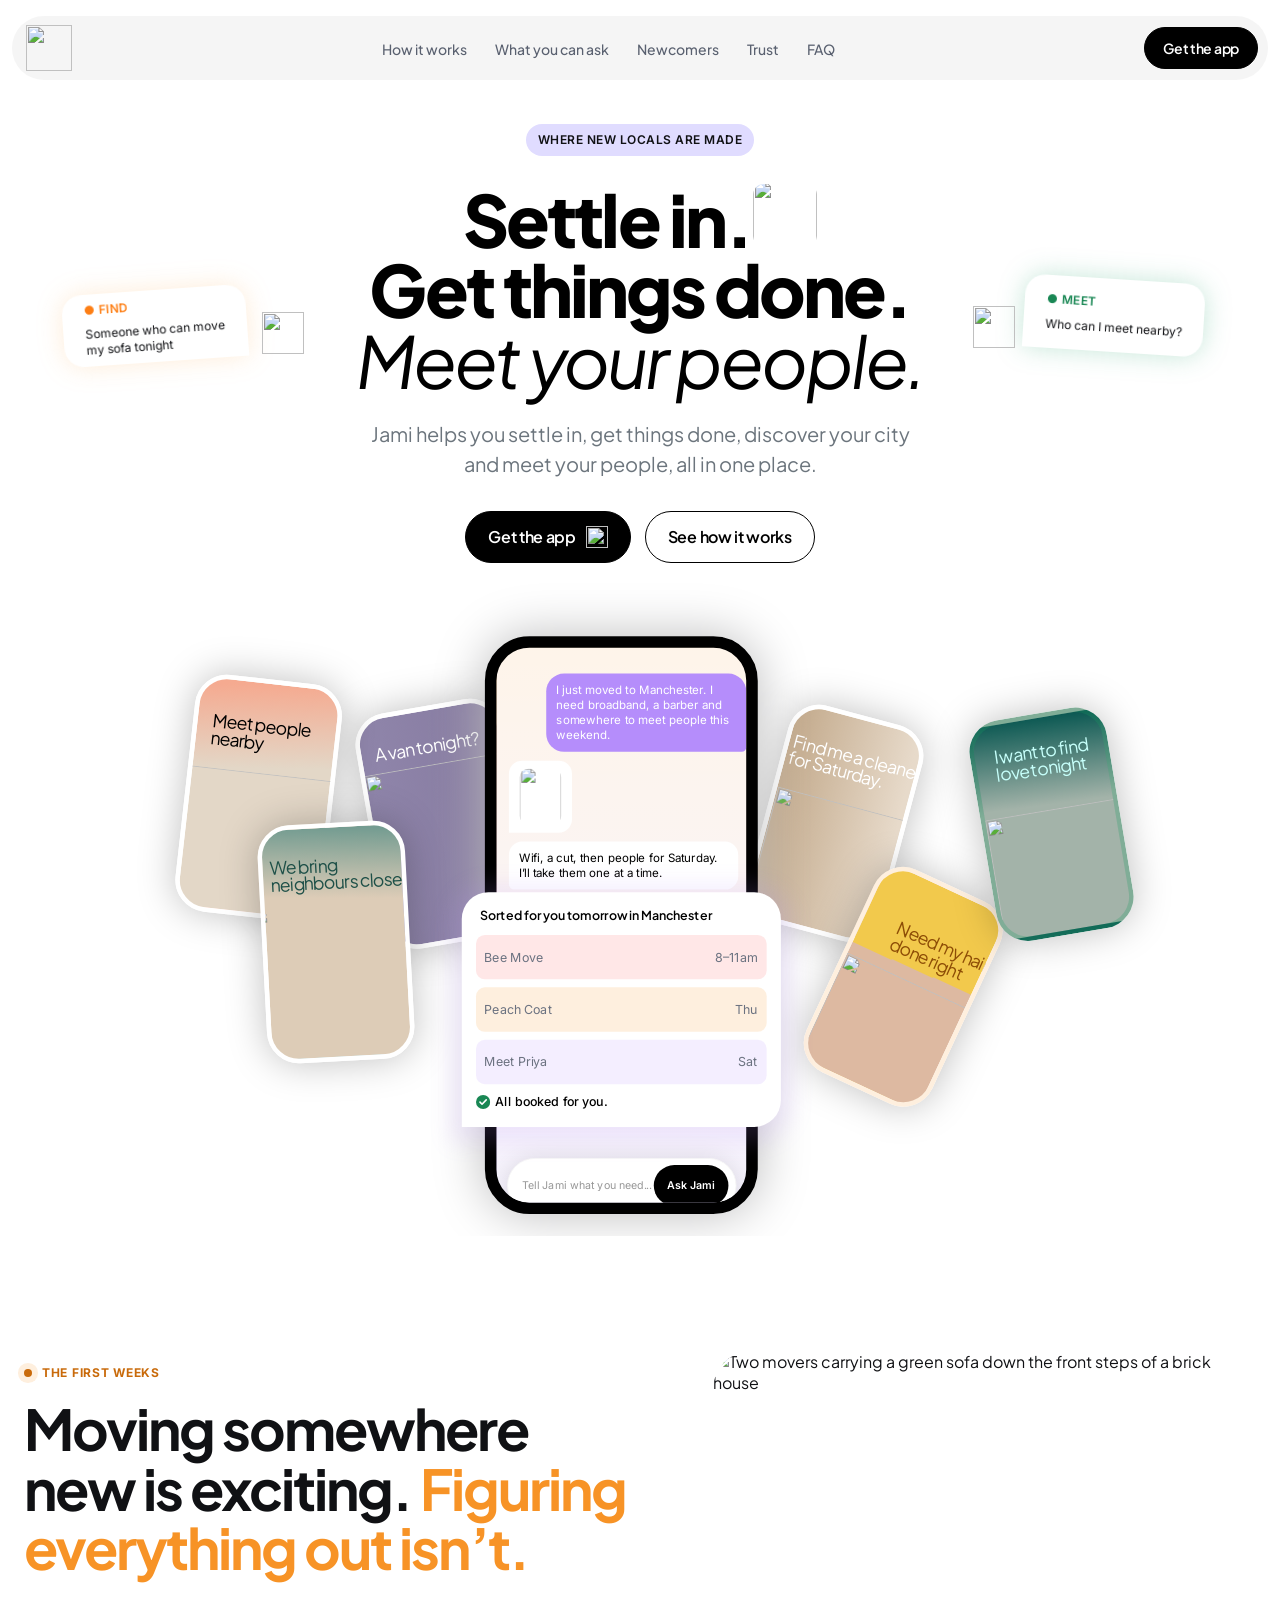
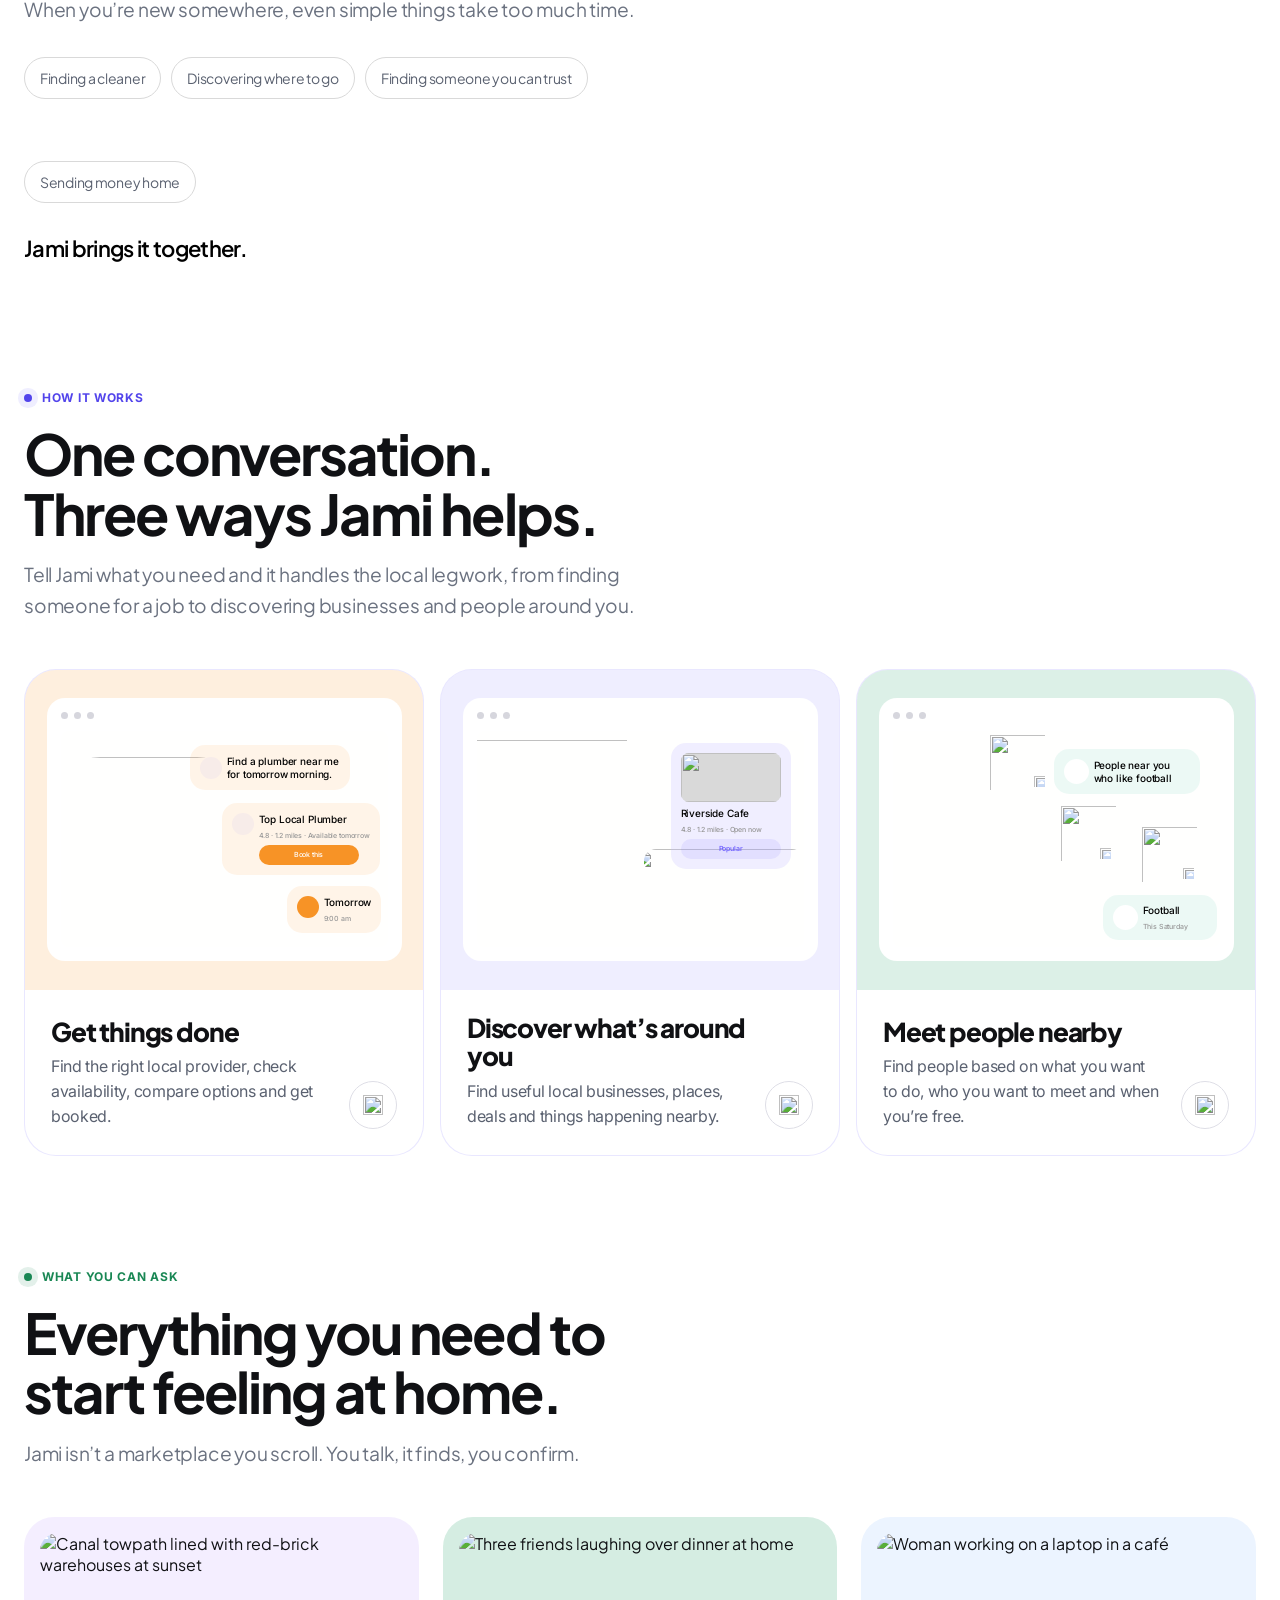
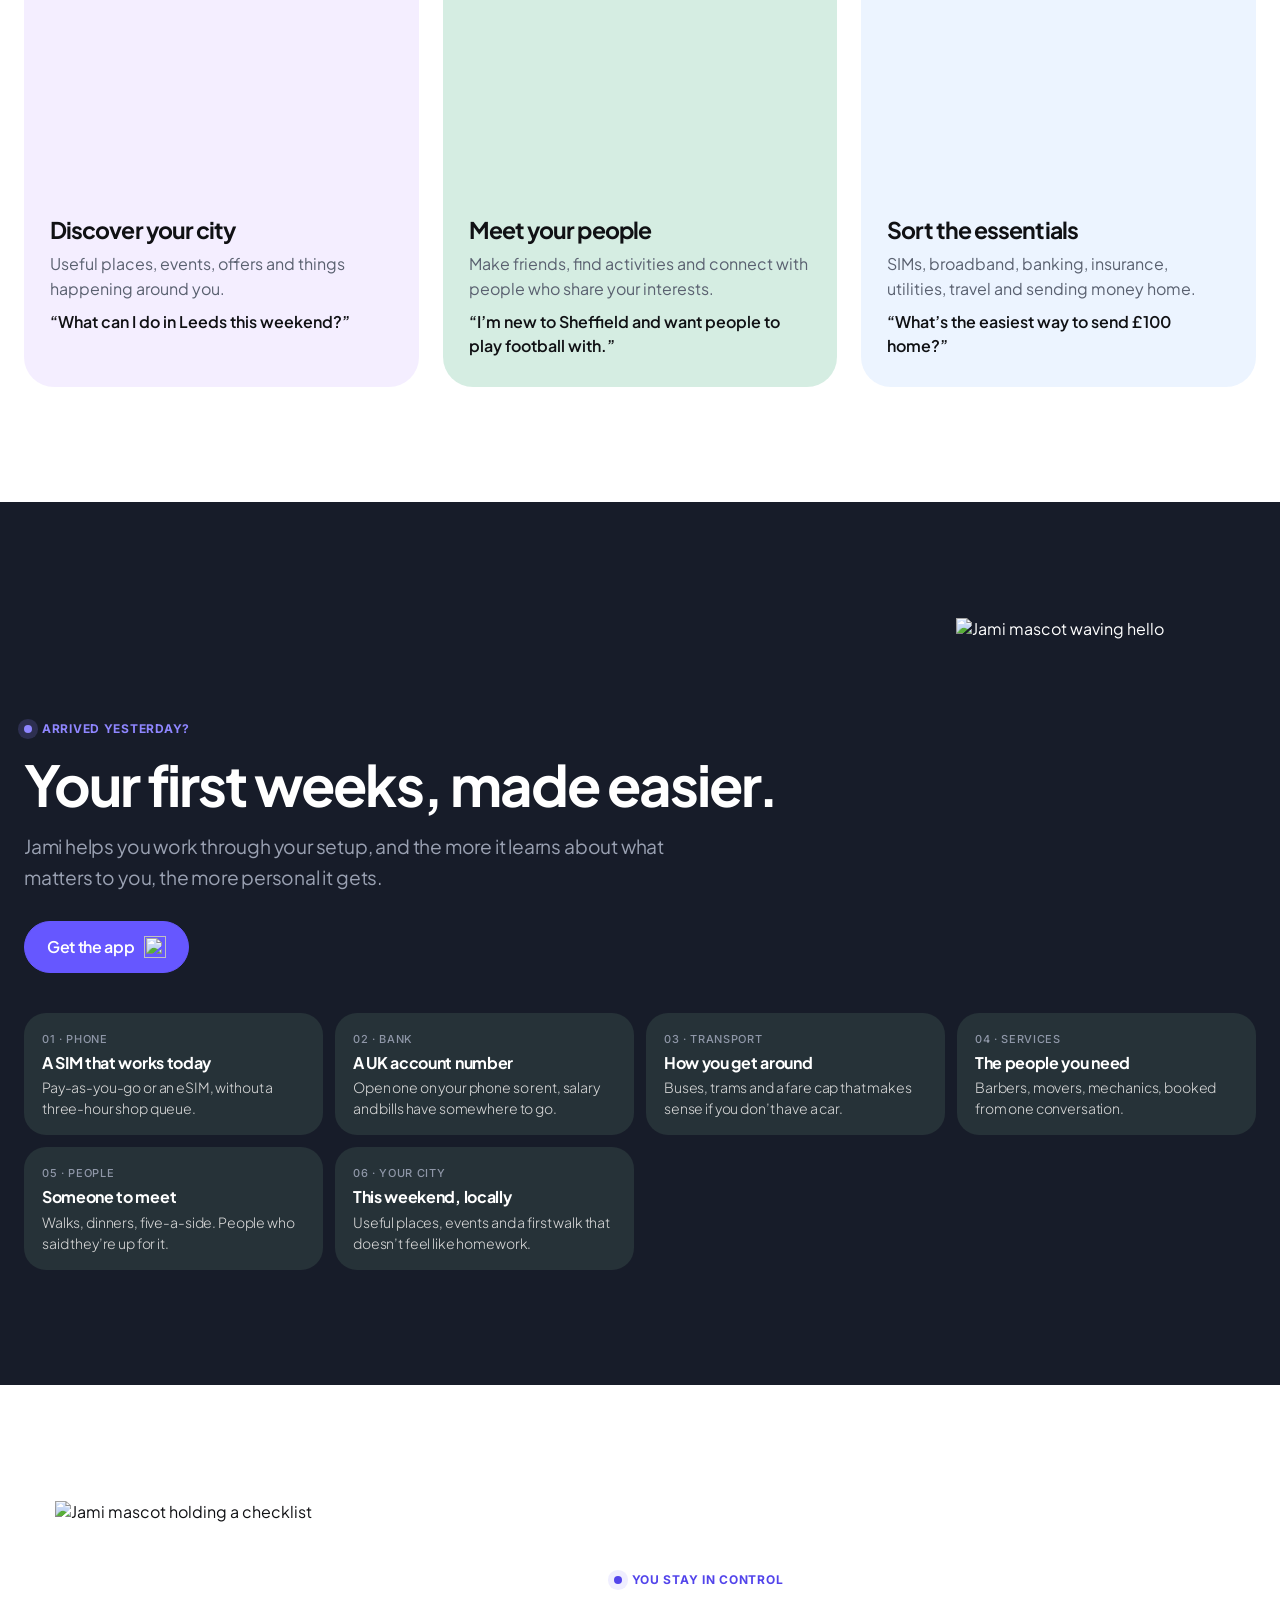
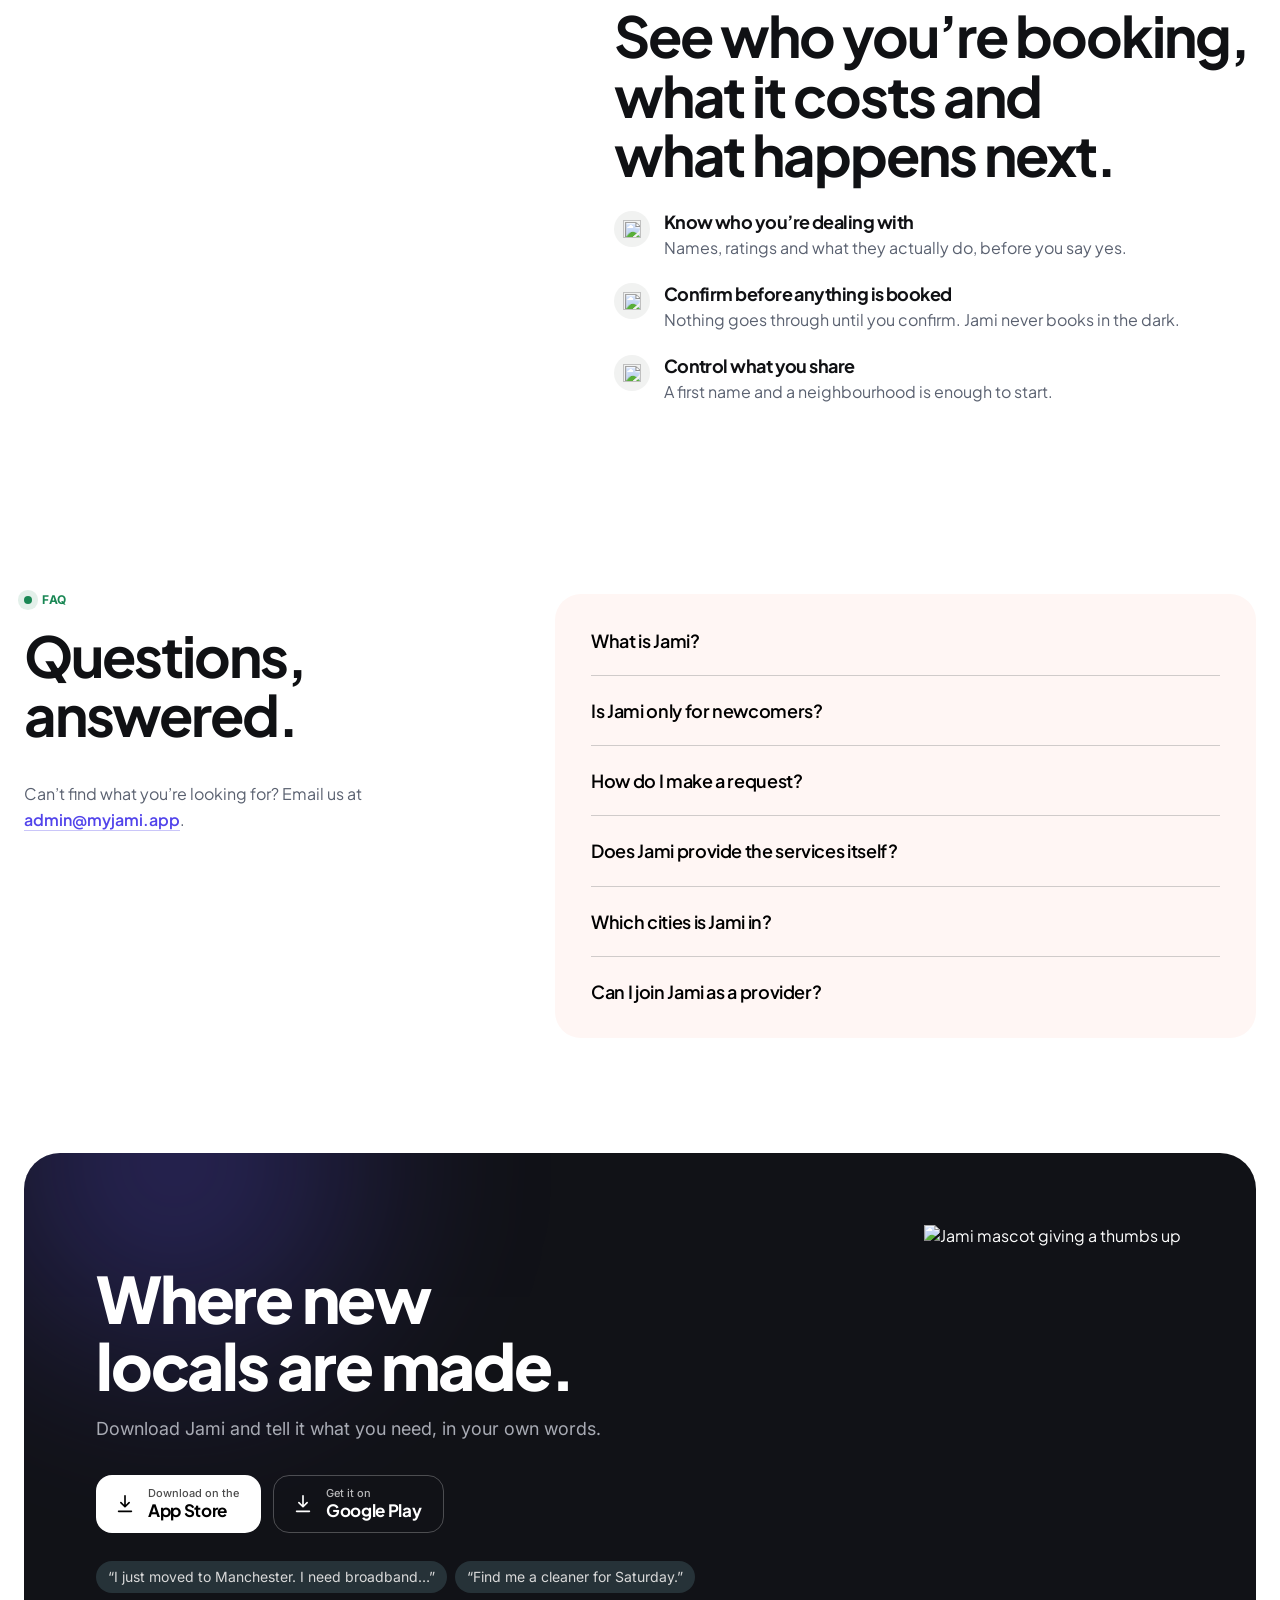
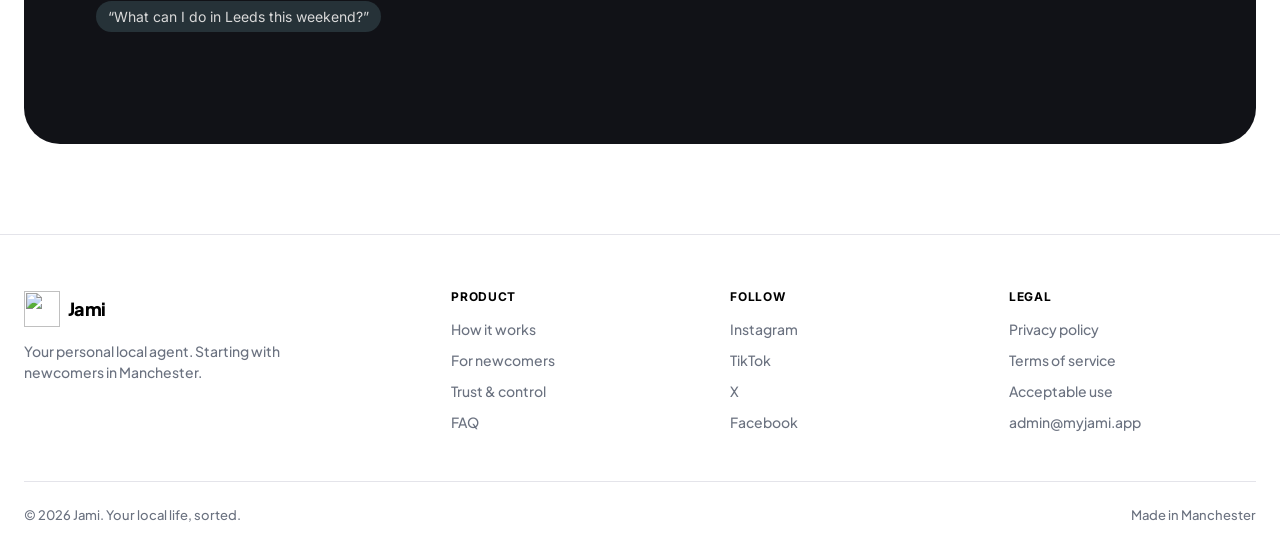
==== jami-landing_1/jami-site/index.html @ 88813a0a "Add files via upload" ====
<!doctype html>
<html lang="en-GB">
<head>
<meta charset="utf-8">
<meta name="viewport" content="width=device-width, initial-scale=1">
<title>Jami — Where new locals are made</title>
<meta name="description" content="Jami is your personal local agent. Tell it what you need and it finds trusted local help, places and people, so you can settle in faster.">
<link rel="canonical" href="https://myjami.app/">
<meta name="theme-color" content="#ffffff">
<meta property="og:type" content="website">
<meta property="og:url" content="https://myjami.app/">
<meta property="og:title" content="Jami — Where new locals are made">
<meta property="og:description" content="Settle in, get things done and meet your people. One conversation with Jami.">
<meta name="twitter:card" content="summary">
<link rel="icon" type="image/webp" href="/assets/nav-logo.webp">
<link rel="preconnect" href="https://fonts.googleapis.com">
<link rel="preconnect" href="https://fonts.gstatic.com" crossorigin>
<link href="https://fonts.googleapis.com/css2?family=Inter:wght@400;500;600;700&family=Plus+Jakarta+Sans:ital,wght@0,300;0,400;0,500;0,600;0,700;0,800;1,400&display=swap" rel="stylesheet">
<style>
/* Layout: fluid 1240px container; hero visual is a fixed 1440×700 composition scaled to fit. */
:root{
  --ink:#101114; --black:#000; --white:#fff;
  --text:#5a6170; --muted:#6b7280; --faint:#979797; --line:#e4e4ea; --chip:#d9d9d9; --surface:#f5f5f5;
  --purple:#6657ff; --purple-ink:#5244eb; --lilac:#b58dfb; --lilac-soft:#e0dcff;
  --orange:#f79326; --orange-ink:#fd7e14; --green:#198754;
  --navy:#171c29; --slate:#263238; --night:#111217; --muted-dark:#a8abb4; --blush:#fff6f4;
  --f-display:"Plus Jakarta Sans",system-ui,-apple-system,"Segoe UI",sans-serif;
  --f-ui:"Inter",system-ui,-apple-system,"Segoe UI",sans-serif;
  --ease:cubic-bezier(.2,.75,.2,1); --ease-pop:cubic-bezier(.34,1.4,.5,1);
  --gutter:24px;
}
*,*::before,*::after{box-sizing:border-box}
html{scroll-behavior:smooth;scroll-padding-top:100px}
body{margin:0;background:var(--white);color:var(--ink);font-family:var(--f-display);-webkit-font-smoothing:antialiased;overflow-x:hidden;text-rendering:optimizeLegibility}
img{display:block;max-width:100%;height:auto}
p,h1,h2,h3,h4,ul{margin:0}
ul{padding:0;list-style:none}
a{color:inherit;text-decoration:none}
button{font:inherit;color:inherit;background:none;border:0;padding:0;cursor:pointer}
:focus-visible{outline:2px solid var(--purple);outline-offset:3px;border-radius:8px}
.container{width:min(1240px,100% - var(--gutter)*2);margin-inline:auto}
.skip{position:absolute;left:-999px;top:8px;z-index:100;background:var(--ink);color:#fff;padding:8px 14px;border-radius:8px}
.skip:focus{left:8px}
.sr{position:absolute;width:1px;height:1px;overflow:hidden;clip:rect(0 0 0 0);white-space:nowrap}

/* ---------- Type & shared parts ---------- */
.eyebrow{display:inline-flex;align-items:center;gap:10px;font:700 12px/1 var(--f-ui);letter-spacing:.06em;text-transform:uppercase;color:var(--purple-ink)}
.eyebrow::before{content:"";width:8px;height:8px;border-radius:4px;background:currentColor;box-shadow:0 0 0 6px rgba(102,87,255,.1)}
.eyebrow.green{color:var(--green)} .eyebrow.green::before{box-shadow:0 0 0 6px rgba(25,135,84,.12)}
.eyebrow.orange{color:#c96a0a} .eyebrow.orange::before{box-shadow:0 0 0 6px rgba(247,147,38,.15)}
.title{font:700 clamp(36px,4.4vw,64px)/1.06 var(--f-display);letter-spacing:-.035em;color:var(--ink);text-wrap:balance}
.lead{font:400 clamp(17px,1.5vw,20px)/1.6 var(--f-display);letter-spacing:-.01em;color:var(--muted);max-width:640px}
.head{display:flex;flex-direction:column;gap:16px;align-items:flex-start}
.head .title{margin-top:4px}
.section{padding-block:clamp(72px,9vw,128px)}

.btn{display:inline-flex;align-items:center;justify-content:center;gap:10px;height:52px;padding:0 22px;border-radius:999px;border:1px solid var(--black);font:600 16px/1 var(--f-display);letter-spacing:-.02em;white-space:nowrap;transition:box-shadow .25s,background .25s,scale .15s}
.btn img{width:22px;height:22px;transition:transform .25s var(--ease)}
.btn:hover img{transform:translateX(3px)}
.btn:active{scale:.97}
.btn-dark{background:var(--black);color:#fff}
.btn-dark:hover{box-shadow:0 10px 28px rgba(0,0,0,.2)}
.btn-ghost{color:var(--black);background:#fff}
.btn-ghost:hover{background:var(--surface)}
.btn-violet{background:var(--purple);border-color:var(--purple);color:#fff}
.btn-violet:hover{box-shadow:0 10px 28px rgba(102,87,255,.4)}
.btn-dark,.btn-violet{position:relative;overflow:hidden;isolation:isolate}
.btn-dark::before,.btn-violet::before{content:"";position:absolute;inset:0;z-index:-1;background:linear-gradient(110deg,transparent 30%,rgba(255,255,255,.22) 50%,transparent 70%);translate:-110% 0;transition:translate .7s var(--ease)}
.btn-dark:hover::before,.btn-violet:hover::before{translate:110% 0}
.chip{display:inline-block;background:#fff;border:1px solid var(--chip);border-radius:22px;padding:10px 15px;font:400 14px/20px var(--f-display);letter-spacing:-.02em;color:var(--text);transition:border-color .2s,color .2s}
.chip:hover{border-color:#b9b9c2;color:var(--ink)}

/* ---------- Nav ---------- */
.nav{position:fixed;top:16px;left:50%;translate:-50% 0;z-index:50;width:min(1305px,100% - 24px);height:64px;padding:0 10px 0 14px;border-radius:999px;background:rgba(245,245,245,.92);display:flex;align-items:center;justify-content:space-between;gap:16px;transition:box-shadow .3s,background .3s}
.nav.scrolled{background:rgba(245,245,245,.8);backdrop-filter:saturate(1.4) blur(14px);-webkit-backdrop-filter:saturate(1.4) blur(14px);box-shadow:0 8px 30px rgba(16,17,20,.08)}
.nav .logo{display:flex;align-items:center;gap:8px;font:800 17px/1 var(--f-display);letter-spacing:-.03em}
.nav .logo img{width:46px;height:46px;transition:transform .4s var(--ease-pop)}
.nav .logo:hover img{transform:rotate(-8deg) scale(1.06)}
.nav ul{display:flex;gap:28px}
.nav ul a{position:relative;font:500 14px/1 var(--f-display);color:var(--text);transition:color .2s}
.nav ul a:hover{color:var(--ink)}
.nav ul a::after{content:"";position:absolute;left:0;right:0;bottom:-6px;height:1.5px;background:currentColor;scale:0 1;transition:scale .3s var(--ease)}
.nav ul a:hover::after{scale:1 1}
.nav .cta{height:42px;padding:0 18px;font-size:14px}
@media (max-width:900px){ .nav ul{display:none} }

/* ---------- Hero ---------- */
.hero{position:relative;padding-top:clamp(116px,14vw,124px);overflow:hidden}
.hero-copy{position:relative;z-index:2;display:flex;flex-direction:column;align-items:center;text-align:center}
.badge{background:var(--lilac-soft);border-radius:52px;padding:10px 12px;font:600 12px/1 var(--f-ui);letter-spacing:.04em;text-transform:uppercase;color:var(--ink)}
.hero h1{margin-top:28px;font:800 clamp(42px,5.6vw,75px)/.98 var(--f-display);letter-spacing:-.04em;color:var(--black);max-width:15ch}
.hero h1 span,.hero h1 em{display:block}
.hero h1 em{font-weight:400;font-style:italic}
.hero h1 .mascot{display:inline-block;vertical-align:top;width:.9em;height:.86em;margin-left:.02em;border-radius:.15em;overflow:hidden;position:relative}
.hero h1 .mascot img{position:absolute;left:0;top:-5.9%;width:100%;height:189%;max-width:none}
.hero .sub{margin-top:24px;font:400 clamp(17px,1.6vw,20px)/1.5 var(--f-display);color:#6c757d;max-width:540px}
.hero .ctas{margin-top:32px;display:flex;flex-wrap:wrap;justify-content:center;gap:14px}
/* floating request bubbles next to the headline (wide screens only) */
.deco{position:absolute;top:0;left:50%;width:1440px;height:420px;translate:-50% 0;pointer-events:none;z-index:1}
.deco > *{position:absolute}
@media (max-width:1180px){ .deco{display:none} }
.rot{display:flex;align-items:center;justify-content:center}
.rot > *{flex:none}
.bubble{background:#fff;display:flex;flex-direction:column;justify-content:center;align-items:flex-start;gap:8px;padding:10px 22px;font:400 12px/1.35 var(--f-ui)}
.bubble .tag{font-weight:600;letter-spacing:.04em}
.avatar{width:36px;height:36px}
.avatar img{position:absolute;left:-3px;top:-3px;width:42px;height:42px;max-width:none}

/* the composed phone scene: authored at 1440×700 and scaled */
.scene{position:relative;margin-top:clamp(28px,4vw,56px);height:calc(700px * var(--s,1))}
.stage{position:absolute;top:0;left:50%;width:1440px;height:700px;transform:translateX(-50%) scale(var(--s,1)) translateX(var(--dx,0px));transform-origin:top center}
.stage > *{position:absolute}
.pcard{position:relative;overflow:hidden;border:5px solid #fff;border-radius:36px;box-shadow:0 0 43.4px rgba(0,0,0,.25);transition:box-shadow .3s}
.pcard .img{position:absolute;overflow:hidden}
.pcard .img img{position:absolute;inset:0;width:100%;height:100%;object-fit:cover;max-width:none}
.pcard p{position:absolute;font:400 20px/.98 var(--f-display);letter-spacing:-.04em}
.pcard.sm{width:156.4px;height:251.4px}
.pcard.lg{width:166.4px;height:267.6px}
.phone{left:calc(50% - 21.5px);transform:translateX(-50%);top:25px;width:307px;height:650px;border:13px solid #000;border-radius:50px;overflow:hidden;box-shadow:0 0 57.8px #bbbbbc;background:linear-gradient(rgba(255,255,255,.9),rgba(255,255,255,.9)),linear-gradient(180deg,#f79326,#a78bfa)}
.phone > *{position:absolute}
.phone .msg{font:400 13px/1.3 var(--f-ui);letter-spacing:-.01em;padding:10px 12px;display:flex;align-items:center}
.phone .me{left:56px;top:29px;width:225px;background:var(--lilac);color:#fff;border-radius:20px 20px 5px 20px}
.phone .pic{left:14px;top:127px;width:71px;height:81px;background:#fff;border-radius:15px 15px 15px 0;justify-content:center}
.phone .pic div{position:relative;width:51px;height:63px;border-radius:10px;overflow:hidden}
.phone .pic img{position:absolute;left:0;top:-2.9%;width:100%;height:105.8%;max-width:none}
.phone .reply{left:14px;top:218px;width:258px;background:#fff;color:#000;border-radius:15px 15px 15px 6px}
.phone .input{left:12px;top:574px;width:258px;height:62px;background:#fff;border:1px solid var(--surface);border-radius:36px;padding:8px 8px 8px 16px;display:flex;align-items:center;justify-content:space-between;filter:drop-shadow(0 4px 15px rgba(0,0,0,.15))}
.phone .input span{font:400 12px/1 var(--f-ui);color:var(--faint);white-space:nowrap;overflow:hidden}
.phone .input b{flex:none;width:84px;height:46px;border-radius:45px;background:#000;color:#fff;display:flex;align-items:center;justify-content:center;font:600 12px/1 var(--f-ui)}
.typed::after{content:"";display:inline-block;width:1px;height:1em;margin-left:2px;vertical-align:-2px;background:currentColor;animation:blink 1s steps(1) infinite}
@keyframes blink{50%{opacity:0}}
.sorted{left:calc(50% - 21.5px);transform:translateX(-50%);top:313px;width:359px;height:264px;background:#fff;border-radius:30px 30px 30px 0;overflow:hidden;box-shadow:0 4px 23.6px 13px rgba(181,141,251,.15);padding:18px 16px 0}
.sorted h3{font:600 14px/1 var(--f-display);color:#000;padding-left:5px}
.sorted ul{margin-top:16px;display:flex;flex-direction:column;gap:9px}
.sorted li{height:50px;border-radius:10px;padding:0 10px;display:flex;align-items:center;justify-content:space-between;font:400 14px/1 var(--f-ui);color:var(--muted)}
.sorted .done{margin-top:12px;font:500 14px/1 var(--f-ui);color:#000;display:flex;align-items:center;gap:6px}
.sorted .done::before{content:"";width:16px;height:16px;border-radius:8px;background:var(--green) url("data:image/svg+xml,%3Csvg xmlns='http://www.w3.org/2000/svg' viewBox='0 0 16 16'%3E%3Cpath d='M4.5 8.2l2.3 2.3 4.7-4.9' fill='none' stroke='%23fff' stroke-width='1.8' stroke-linecap='round' stroke-linejoin='round'/%3E%3C/svg%3E") center/16px no-repeat}

/* ---------- Problem ---------- */
.problem .grid{display:grid;grid-template-columns:minmax(0,1.15fr) minmax(0,1fr);gap:clamp(32px,5vw,72px);align-items:center}
.problem .title .o{color:var(--orange)}
.chips{display:flex;flex-wrap:wrap;gap:10px;margin-top:32px;max-width:650px}
.together{margin-top:32px;font:600 22px/1.2 var(--f-display);letter-spacing:-.03em;color:#000}
.photo{position:relative;overflow:hidden;border-radius:clamp(24px,3vw,39px);aspect-ratio:517/500}
.photo img{width:100%;height:100%;object-fit:cover;object-position:50% 70%}
@media (max-width:900px){ .problem .grid{grid-template-columns:1fr} .photo{aspect-ratio:4/3} }

/* ---------- How it works (3 cards) ---------- */
.how .head{max-width:840px}
.cards3{margin-top:48px;display:grid;grid-template-columns:repeat(auto-fit,minmax(340px,1fr));gap:16px}
.wcard{position:relative;background:#fff;border-radius:32px;overflow:hidden;display:flex;flex-direction:column;border:1px solid rgba(102,87,255,.14);transition:translate .3s var(--ease),box-shadow .3s}
.wcard:hover{translate:0 -4px;box-shadow:0 18px 40px rgba(102,87,255,.12)}
.wcard .visual{height:320px;display:flex;align-items:center;justify-content:center;overflow:hidden}
.browser{width:355px;height:263px;flex:none;background:#fff;border-radius:18px;padding:14px;display:flex;flex-direction:column;gap:12px;overflow:hidden}
.browser .dots{display:flex;gap:6px;height:7px}
.browser .dots i{width:7px;height:7px;border-radius:100px;background:#d6d6dd}
.panes{position:relative;flex:1;background:#fffffe;border-radius:8px;overflow:hidden}
.panes > *{position:absolute}
.crop{overflow:hidden}
.crop img{position:absolute;max-width:none}
.mini{border-radius:15px;padding:10px;display:flex;align-items:flex-start;gap:5px;font-family:var(--f-ui);font-weight:500;letter-spacing:-.01em}
.mini .c{width:22px;height:22px;border-radius:58px;flex-shrink:0}
.mini .t1{font-size:10px;line-height:1.25;color:#000}
.mini .t2{font-size:7px;line-height:1.3;color:var(--faint);white-space:nowrap}
.mini .col{display:flex;flex-direction:column;gap:5px;justify-content:center}
.mini .pill{width:100px;height:20px;border-radius:16px;display:flex;align-items:center;justify-content:center;font-size:7px}
.wcard .meta{padding:24px 26px 26px;display:flex;align-items:flex-end;justify-content:space-between;gap:16px;flex:1}
.wcard h3{font:800 26px/1.1 var(--f-display);letter-spacing:-.045em;color:var(--ink)}
.wcard .meta p{margin-top:8px;font:400 16px/1.55 var(--f-ui);letter-spacing:-.02em;color:var(--text);max-width:280px}
.open{width:48px;height:48px;border-radius:100px;background:#fff;display:flex;align-items:center;justify-content:center;flex-shrink:0;border:1px solid #dedee6;transition:background .2s}
.open img{width:20px;height:20px;transition:transform .25s var(--ease)}
.wcard:hover .open{background:var(--surface)}
.wcard:hover .open img{transform:translate(2px,-2px)}

/* ---------- Use cases (photo cards) ---------- */
.uses .head{max-width:720px}
.cards-photo{margin-top:48px;display:grid;grid-template-columns:repeat(auto-fit,minmax(300px,1fr));gap:24px}
.fcard{border-radius:30px;padding:16px 16px 28px;display:flex;flex-direction:column;gap:22px;transition:translate .3s var(--ease)}
.fcard:hover{translate:0 -4px}
.fcard .ph{overflow:hidden;border-radius:18px;aspect-ratio:456/329}
.fcard .ph img{width:100%;height:100%;object-fit:cover;transition:scale .8s var(--ease)}
.fcard:hover .ph img{scale:1.04}
.fcard .desc{padding-inline:10px;color:var(--text);display:flex;flex-direction:column;gap:8px}
.fcard h3{font:700 23px/1.2 var(--f-display);letter-spacing:-.04em;color:var(--ink)}
.fcard p{font:400 16px/1.55 var(--f-display)}
.fcard .q{font-weight:600;color:var(--ink)}

/* ---------- First weeks (dark) ---------- */
.first{background:var(--navy);color:#fff}
.first .grid{display:grid;grid-template-columns:minmax(0,1fr) 300px;gap:40px;align-items:end}
.first .title{color:#fff}
.first .lead{color:#9aa1b2}
.first .eyebrow{color:#8f86ff}
.first .eyebrow::before{box-shadow:0 0 0 6px rgba(143,134,255,.18)}
.first .btn{margin-top:12px}
.first .mascot{width:300px;height:355px;overflow:hidden;justify-self:end}
.first .mascot img{width:100%;height:105%;object-fit:cover;object-position:top}
.tiles{margin-top:40px;display:grid;grid-template-columns:repeat(auto-fill,minmax(260px,1fr));gap:12px}
.tile{background:var(--slate);border-radius:22px;padding:16px 18px;color:#d9d9d9;transition:background .2s,translate .3s var(--ease)}
.tile:hover{background:#2e3b42;translate:0 -2px}
.tile .n{font:500 11px/20px var(--f-ui);letter-spacing:.06em;text-transform:uppercase;color:#8f97a8}
.tile .h{margin-top:4px;font:700 16px/1.3 var(--f-display);letter-spacing:-.02em;color:#fff}
.tile .b{margin-top:4px;font:300 14px/1.5 var(--f-display);letter-spacing:-.01em}
@media (max-width:820px){ .first .grid{grid-template-columns:1fr} .first .mascot{display:none} }

/* ---------- Control ---------- */
.control .grid{display:grid;grid-template-columns:minmax(0,.9fr) minmax(0,1.1fr);gap:clamp(32px,5vw,72px);align-items:center}
.control .art{width:100%;max-width:464px;justify-self:center}
.points{display:flex;flex-direction:column;gap:20px;margin-top:8px}
.point{display:flex;gap:14px;align-items:flex-start}
.point .ic{width:36px;height:36px;border-radius:18px;background:#f1f2f1;display:flex;align-items:center;justify-content:center;flex-shrink:0;margin-top:2px}
.point .ic img{width:18px;height:18px}
.point b{display:block;font:700 18px/1.4 var(--f-display);letter-spacing:-.03em;color:var(--ink)}
.point span{display:block;margin-top:2px;font:400 16px/1.55 var(--f-display);color:var(--text)}
@media (max-width:900px){ .control .grid{grid-template-columns:1fr} .control .art{max-width:300px;order:2} }

/* ---------- FAQ ---------- */
.faq .grid{display:grid;grid-template-columns:minmax(0,.8fr) minmax(0,1.2fr);gap:clamp(32px,5vw,72px);align-items:start}
.faq .note{margin-top:20px;font:400 16px/1.6 var(--f-display);color:var(--text)}
.faq .note a{color:var(--purple-ink);font-weight:600;border-bottom:1px solid rgba(82,68,235,.3)}
.faq-list{background:var(--blush);border-radius:26px;padding:12px clamp(16px,3vw,36px)}
.qa{width:100%;display:flex;align-items:center;justify-content:space-between;gap:24px;padding:22px 0;text-align:left;font:600 18px/1.4 var(--f-display);letter-spacing:-.02em;color:#000}
.qa img{width:16px;height:16px;flex:none;transform:rotate(-45deg);transition:transform .3s var(--ease)}
.qa[aria-expanded="true"] img{transform:rotate(0)}
.item{border-bottom:1px solid rgba(151,151,151,.45)}
.item:last-child{border-bottom:0}
.ans{display:grid;grid-template-rows:0fr;transition:grid-template-rows .35s var(--ease)}
.ans > div{overflow:hidden}
.ans p{padding:0 40px 22px 0;font:400 16px/1.65 var(--f-display);color:var(--text)}
.qa[aria-expanded="true"] + .ans{grid-template-rows:1fr}
@media (max-width:900px){ .faq .grid{grid-template-columns:1fr} }

/* ---------- Download CTA ---------- */
.download{padding-bottom:clamp(56px,7vw,96px)}
.panel{position:relative;overflow:hidden;isolation:isolate;background:var(--night);border-radius:36px;padding:clamp(40px,6vw,72px);display:grid;grid-template-columns:minmax(0,1fr) 260px;gap:32px;align-items:center;color:#fff}
.panel::before{content:"";position:absolute;z-index:-1;width:620px;height:620px;left:-160px;top:-300px;border-radius:50%;background:radial-gradient(circle,#6657ff,transparent 65%);filter:blur(80px);opacity:.35;animation:glow 16s ease-in-out infinite alternate}
@keyframes glow{to{translate:120px 80px;scale:1.15}}
.panel h2{font:800 clamp(38px,5vw,64px)/1.05 var(--f-display);letter-spacing:-.035em;text-wrap:balance}
.panel .s{margin-top:16px;font:400 18px/1.55 var(--f-ui);color:var(--muted-dark);max-width:520px}
.stores{margin-top:32px;display:flex;flex-wrap:wrap;gap:12px}
.store{display:inline-flex;align-items:center;gap:12px;height:58px;padding:0 22px 0 18px;border-radius:16px;background:#fff;color:#000;transition:translate .25s var(--ease),box-shadow .25s}
.store:hover{translate:0 -2px;box-shadow:0 10px 26px rgba(0,0,0,.35)}
.store.alt{background:transparent;color:#fff;border:1px solid rgba(255,255,255,.25)}
.store svg{width:22px;height:22px;flex:none}
.store small{display:block;font:500 11px/1.2 var(--f-ui);opacity:.7}
.store strong{display:block;font:700 17px/1.2 var(--f-display);letter-spacing:-.02em}
.prompts{margin-top:28px;display:flex;flex-wrap:wrap;gap:8px}
.prompts span{background:var(--slate);border-radius:42px;padding:6px 12px;font:400 14px/1.4 var(--f-ui);color:#d9d9d9}
.panel .art{width:100%;max-width:260px;justify-self:center}
@media (max-width:820px){ .panel{grid-template-columns:1fr} .panel .art{max-width:170px;grid-row:1} }

/* ---------- Footer ---------- */
.footer{border-top:1px solid var(--line);padding-block:56px 32px;font:500 14px/1.5 var(--f-display);color:var(--muted)}
.footer .top{display:grid;grid-template-columns:minmax(0,1.6fr) repeat(3,minmax(0,1fr));gap:32px}
.footer .brand{display:flex;align-items:center;gap:8px;font:800 18px/1 var(--f-display);color:#000;letter-spacing:-.03em}
.footer .brand img{width:36px;height:36px}
.footer .tagline{margin-top:14px;max-width:260px}
.footer h4{font:700 12px/1 var(--f-ui);letter-spacing:.06em;text-transform:uppercase;color:#000;margin-bottom:16px}
.footer li + li{margin-top:10px}
.footer a{transition:color .2s}
.footer a:hover{color:var(--ink)}
.footer .bottom{margin-top:48px;padding-top:24px;border-top:1px solid var(--line);display:flex;flex-wrap:wrap;justify-content:space-between;gap:12px;font-size:13px}
@media (max-width:820px){ .footer .top{grid-template-columns:1fr 1fr} .footer .about{grid-column:1/-1} }

/* =========================================================
   MOTION — one orchestrated hero intro, quiet scroll reveals,
   hover micro-interactions. Resting state is always the design.
   ========================================================= */
.js [data-in]{animation:in-rise .9s var(--ease) var(--d,0s) backwards}
.js [data-in="fan"]{animation:in-fan 1.1s var(--ease) var(--d,0s) backwards}
.js [data-in="pop"]{animation:in-pop .7s var(--ease-pop) var(--d,0s) backwards}
.js [data-in="phone"]{animation:in-phone 1.1s var(--ease) var(--d,0s) backwards}
.js [data-in="msg"]{animation:in-msg .55s var(--ease-pop) var(--d,0s) backwards}
.js [data-in="card"]{animation:in-card .8s var(--ease) var(--d,0s) backwards}
.js [data-in="row"]{animation:in-row .6s var(--ease) var(--d,0s) backwards}
.js [data-in="nav"]{animation:in-nav .8s var(--ease) var(--d,0s) backwards}
@keyframes in-rise{from{opacity:0;translate:0 22px;filter:blur(8px)}}
@keyframes in-fan{from{opacity:0;translate:var(--fx) var(--fy);scale:.82}}
@keyframes in-pop{from{opacity:0;scale:.6}}
@keyframes in-phone{from{opacity:0;translate:0 70px}}
@keyframes in-msg{from{opacity:0;translate:0 10px;scale:.92}}
@keyframes in-card{from{opacity:0;translate:0 26px;scale:.96}}
@keyframes in-row{from{opacity:0;translate:-14px 0}}
@keyframes in-nav{from{opacity:0;translate:-50% -24px}}
.sorted,.sorted li{transform-origin:left bottom}
.stage .rot,.deco .rot{translate:calc(var(--mx,0) * var(--k,1) * 1px) calc(var(--my,0) * var(--k,1) * 1px);transition:translate .6s var(--ease)}
.rot.float > .pcard{animation:float 7s ease-in-out infinite}
.rot.float.d2 > .pcard{animation-delay:-2.3s}
.rot.float.d3 > .pcard{animation-delay:-4.6s}
.rot.drift > .bubble{animation:float 6s ease-in-out infinite}
.rot.float:hover > .pcard{box-shadow:0 18px 50px rgba(0,0,0,.28)}
@keyframes float{0%,100%{translate:0 0}50%{translate:0 -9px}}
.hero h1 .mascot img{transform-origin:50% 80%;animation:wave 5s ease-in-out 2.2s infinite}
@keyframes wave{0%,72%,100%{rotate:0deg}78%{rotate:-6deg}84%{rotate:5deg}90%{rotate:-3deg}}
.rv{transition:opacity .9s var(--ease),translate .9s var(--ease),filter .9s var(--ease);transition-delay:var(--rd,0s)}
.rv.pre{opacity:0;translate:0 28px;filter:blur(6px)}
.photo.rv img{transition:scale 1.4s var(--ease)}
.photo.rv.pre img{scale:1.1}
.wcard .mini{transition:opacity .5s var(--ease),scale .5s var(--ease-pop);transition-delay:calc(var(--rd,0s) + .35s)}
.wcard .mini:nth-of-type(2){transition-delay:calc(var(--rd,0s) + .5s)}
.wcard .mini:nth-of-type(3){transition-delay:calc(var(--rd,0s) + .65s)}
.wcard.pre .mini{opacity:0;scale:.85}
.bob{animation:bob 4.5s ease-in-out infinite}
@keyframes bob{0%,100%{transform:translateY(0)}50%{transform:translateY(-8px)}}
@media (prefers-reduced-motion:reduce){
  html{scroll-behavior:auto}
  *,*::before,*::after{animation:none!important;transition:none!important}
  .rv.pre{opacity:1;translate:none;filter:none}
}
</style>
</head>
<body>
<a class="skip" href="#main">Skip to content</a>

<nav class="nav" data-in="nav" aria-label="Main">
  <a class="logo" href="#top" aria-label="Jami home"><img src="/assets/nav-logo.webp" width="46" height="46" alt=""></a>
  <ul>
    <li><a href="#how">How it works</a></li>
    <li><a href="#uses">What you can ask</a></li>
    <li><a href="#first-weeks">Newcomers</a></li>
    <li><a href="#control">Trust</a></li>
    <li><a href="#faq">FAQ</a></li>
  </ul>
  <a class="btn btn-dark cta" href="#download">Get the app</a>
</nav>

<main id="main">
<!-- ===== HERO ===== -->
<header class="hero" id="top">
  <div class="deco" aria-hidden="true">
    <div class="rot drift" data-in="pop" style="--d:1.5s;--k:-.8;left:1101px;top:273px;width:185px;height:85px">
      <div class="bubble" style="transform:rotate(3.66deg);width:180px;height:73px;border-radius:20px 20px 20px 0;filter:drop-shadow(0 0 13px rgba(24,155,98,.25));white-space:nowrap">
        <p class="tag" style="color:var(--green)">● MEET</p><p>Who can I meet nearby?</p>
      </div>
    </div>
    <div class="avatar" data-in="pop" style="--d:1.6s;left:1056px;top:309px"><img src="/assets/hero-avatar-meet.webp" width="42" height="42" alt=""></div>
    <div class="rot drift" data-in="pop" style="--d:1.4s;--k:-.8;left:141px;top:283px;width:188px;height:85px">
      <div class="bubble" style="transform:rotate(-4.02deg);width:184px;height:72px;border-radius:20px 20px 0 20px;filter:drop-shadow(0 0 13px rgba(247,147,38,.18))">
        <p class="tag" style="color:var(--orange-ink)">● FIND</p><p style="width:150px">Someone who can move my sofa tonight</p>
      </div>
    </div>
    <div class="avatar" data-in="pop" style="--d:1.5s;left:345px;top:315px"><img src="/assets/hero-avatar-find.webp" width="42" height="42" alt=""></div>
  </div>

  <div class="container hero-copy">
    <p class="badge" data-in style="--d:.15s">Where new locals are made</p>
    <h1>
      <span data-in style="--d:.25s">Settle in.<i class="mascot" aria-hidden="true"><img src="/assets/hero-mascot.webp" alt=""></i></span>
      <span data-in style="--d:.35s">Get things done.</span>
      <em data-in style="--d:.45s">Meet your people.</em>
    </h1>
    <p class="sub" data-in style="--d:.6s">Jami helps you settle in, get things done, discover your city and meet your people, all in one place.</p>
    <div class="ctas" data-in style="--d:.75s">
      <a class="btn btn-dark" href="#download">Get the app <img src="/assets/arrow-right.svg" width="22" height="22" alt=""></a>
      <a class="btn btn-ghost" href="#how">See how it works</a>
    </div>
  </div>

  <div class="scene" aria-hidden="true">
    <div class="stage">
      <div class="rot float" data-in="fan" style="--d:1.05s;--fx:-120px;--fy:70px;--k:1.2;left:830.84px;top:94.12px;width:216px;height:283px">
        <div class="pcard sm" style="transform:rotate(14.95deg);background-image:linear-gradient(268.42deg,#e7daca 4.4%,#c3aa8c 95.9%)">
          <div class="img" style="left:1.36px;top:96.51px;width:175.57px;height:188.17px"><img src="/assets/hero-card-cleaner.webp" alt=""></div>
          <p style="left:4.28px;top:31.83px;width:151.7px;color:#fff">Find me a cleaner for Saturday.</p>
        </div>
      </div>
      <div class="rot float d2" data-in="fan" style="--d:1.2s;--fx:-170px;--fy:-40px;--k:1.6;left:891.96px;top:273.03px;width:248px;height:294px">
        <div class="pcard sm" style="transform:rotate(24.99deg);border-color:#feefde;background-image:linear-gradient(178.73deg,#f2c94c 40.6%,#ddb9a1 39.8%)">
          <div class="img" style="left:0;top:112px;width:183.33px;height:196.48px"><img src="/assets/hero-card-hair.webp" alt=""></div>
          <p style="left:38.86px;top:50.36px;width:115.4px;color:#8d4d06;transform:rotate(-1.04deg)">Need my hair done right</p>
        </div>
      </div>
      <div class="rot float d3" data-in="fan" style="--d:1.15s;--fx:-260px;--fy:60px;--k:2;left:1085.05px;top:99.43px;width:196px;height:274px">
        <div class="pcard sm" style="transform:rotate(-9.56deg);border-color:rgba(24,155,98,.25);background-image:linear-gradient(182.09deg,#0e5a54 1.1%,#a3b3a9 41%)">
          <div class="img" style="left:.17px;top:103.63px;width:176.92px;height:226.44px"><img src="/assets/hero-card-love.webp" alt=""></div>
          <p style="left:20.93px;top:26.71px;width:139.6px;color:#c6fffa;transform:rotate(1.28deg)">I want to find love tonight</p>
        </div>
      </div>
      <div class="rot float d2" data-in="fan" style="--d:1.1s;--fx:120px;--fy:60px;--k:1.3;left:394.18px;top:89.69px;width:210px;height:292px">
        <div class="pcard lg" style="transform:rotate(-9.84deg);background-image:linear-gradient(93.63deg,#8f85aa 5.7%,#867aa0 90.6%)">
          <div class="img" style="left:-1.42px;top:60.86px;width:189.09px;height:241.45px"><img src="/assets/hero-card-van.webp" alt=""></div>
          <p style="left:74.74px;top:30px;width:127.8px;transform:translateX(-50%);text-align:center;color:#fff">A van tonight?</p>
        </div>
      </div>

      <div class="phone" data-in="phone" style="--d:.8s">
        <div class="msg me" data-in="msg" style="--d:1.6s">I just moved to Manchester. I need broadband, a barber and somewhere to meet people this weekend.</div>
        <div class="msg pic" data-in="msg" style="--d:2.05s"><div><img src="/assets/hero-chat-mascot.webp" alt=""></div></div>
        <div class="msg reply" data-in="msg" style="--d:2.35s">Wifi, a cut, then people for Saturday. I’ll take them one at a time.</div>
        <div class="input"><span class="typed" id="hero-typed">Tell Jami what you need...</span><b>Ask Jami</b></div>
      </div>
      <div class="sorted" data-in="card" style="--d:2.65s">
        <h3>Sorted for you tomorrow in Manchester</h3>
        <ul>
          <li data-in="row" style="--d:2.95s;background:#ffe7e7"><span>Bee Move</span><span>8–11am</span></li>
          <li data-in="row" style="--d:3.05s;background:rgba(247,147,38,.15)"><span>Peach Coat</span><span>Thu</span></li>
          <li data-in="row" style="--d:3.15s;background:rgba(181,141,251,.15)"><span>Meet Priya</span><span>Sat</span></li>
        </ul>
        <p class="done" data-in="msg" style="--d:3.4s">All booked for you.</p>
      </div>

      <div class="rot float" data-in="fan" style="--d:1.25s;--fx:200px;--fy:40px;--k:1.8;left:194px;top:64px;width:195px;height:285px">
        <div class="pcard lg" style="transform:rotate(6.43deg);background-image:linear-gradient(174.44deg,#f5aa90 2.9%,#e3d7c7 37.8%)">
          <div class="img" style="left:calc(50% + .5px);transform:translateX(-50%);top:100.94px;width:194.78px;height:257.7px"><img src="/assets/hero-card-meet.webp" alt=""></div>
          <p style="left:16.79px;top:37.35px;width:116.2px;color:#000">Meet people nearby</p>
        </div>
      </div>
      <div class="rot float d3" data-in="fan" style="--d:1.35s;--fx:160px;--fy:-30px;--k:1.4;left:287.27px;top:230.82px;width:181px;height:276px">
        <div class="pcard lg" style="transform:rotate(-3.07deg);background-image:linear-gradient(183.08deg,#749c91 1.6%,#ddccb7 31.4%)">
          <div class="img" style="left:calc(50% - .69px);transform:translateX(-50%);top:93.79px;width:188.03px;height:232.81px"><img src="/assets/hero-card-neighbours.webp" alt="" style="inset:auto;left:0;top:-3.86%;width:100%;height:121.15%;object-fit:fill"></div>
          <p style="left:7.85px;top:31.68px;width:164.7px;color:#1e5048">We bring neighbours closer</p>
        </div>
      </div>
    </div>
  </div>
</header>

<!-- ===== PROBLEM ===== -->
<section class="section problem">
  <div class="container grid">
    <div>
      <div class="head">
        <p class="eyebrow orange">The first weeks</p>
        <h2 class="title">Moving somewhere new is exciting. <span class="o">Figuring everything out isn’t.</span></h2>
        <p class="lead">When you’re new somewhere, even simple things take too much time.</p>
      </div>
      <div class="chips">
        <span class="chip">Finding a cleaner</span><span class="chip">Discovering where to go</span><span class="chip">Finding someone you can trust</span><span class="chip">Setting up broadband</span><span class="chip">Meeting people</span><span class="chip">Choosing a SIM</span><span class="chip">Sending money home</span>
      </div>
      <p class="together">Jami brings it together.</p>
    </div>
    <div class="photo"><img src="/assets/moving-sofa.webp" width="750" height="1000" loading="lazy" alt="Two movers carrying a green sofa down the front steps of a brick house"></div>
  </div>
</section>

<!-- ===== HOW IT WORKS ===== -->
<section class="section how" id="how" style="padding-top:0">
  <div class="container">
    <div class="head">
      <p class="eyebrow">How it works</p>
      <h2 class="title">One conversation. Three ways Jami helps.</h2>
      <p class="lead">Tell Jami what you need and it handles the local legwork, from finding someone for a job to discovering businesses and people around you.</p>
    </div>
    <div class="cards3">
      <article class="wcard">
        <div class="visual" style="background:rgba(247,147,38,.15)">
          <div class="browser" aria-hidden="true">
            <div class="dots"><i></i><i></i><i></i></div>
            <div class="panes">
              <div class="crop" style="left:-.5px;top:25.5px;width:177px;height:213px;border-radius:40px;transform:scaleX(-1)"><img src="/assets/ways-mascot-phone.webp" alt="" style="left:-46.2%;top:0;width:180.86%;height:186.17%"></div>
              <div class="mini" style="left:129px;top:14px;background:rgba(247,147,38,.1);align-items:center"><i class="c" style="background:rgba(102,87,255,.05)"></i><p class="t1" style="width:113px">Find a plumber near me for tomorrow morning.</p></div>
              <div class="mini" style="left:161px;top:72px;background:rgba(247,147,38,.1)"><i class="c" style="background:rgba(102,87,255,.05)"></i><div class="col"><div class="col"><p class="t1" style="white-space:nowrap">Top Local Plumber</p><p class="t2">4.8 · 1.2 miles · Available tomorrow</p></div><span class="pill" style="background:var(--orange);color:#fff">Book this</span></div></div>
              <div class="mini" style="left:226px;top:155px;background:rgba(247,147,38,.1)"><i class="c" style="background:var(--orange)"></i><div class="col"><p class="t1">Tomorrow</p><p class="t2">9:00 am</p></div></div>
            </div>
          </div>
        </div>
        <div class="meta">
          <div><h3>Get things done</h3><p>Find the right local provider, check availability, compare options and get booked.</p></div>
          <a class="open" href="#uses" aria-label="See examples"><img src="/assets/card-arrow.svg" width="20" height="20" alt=""></a>
        </div>
      </article>
      <article class="wcard">
        <div class="visual" style="background:rgba(102,87,255,.1)">
          <div class="browser" aria-hidden="true">
            <div class="dots"><i></i><i></i><i></i></div>
            <div class="panes">
              <div class="crop" style="left:0;top:9px;width:150px;height:219px"><img src="/assets/ways-mascot-binoculars.webp" alt="" style="left:-63.15%;top:0;width:220.38%;height:187.12%"></div>
              <div class="crop" style="left:167px;top:118px;width:160px;height:119px;border-radius:12px"><img src="/assets/ways-map.webp" alt="" style="left:-6.36%;top:0;width:111.29%;height:100%"></div>
              <div class="mini" style="left:194px;top:12px;background:rgba(194,188,255,.25);flex-direction:column;align-items:center"><img src="/assets/ways-cafe.webp" alt="" style="width:100px;height:49px;border-radius:8px;object-fit:cover;background:#d9d9d9"><div class="col"><div class="col"><p class="t1" style="white-space:nowrap">Riverside Cafe</p><p class="t2">4.8 · 1.2 miles · Open now</p></div><span class="pill" style="background:rgba(102,87,255,.1);color:var(--purple)">Popular</span></div></div>
            </div>
          </div>
        </div>
        <div class="meta">
          <div><h3>Discover what’s around you</h3><p>Find useful local businesses, places, deals and things happening nearby.</p></div>
          <a class="open" href="#uses" aria-label="See examples"><img src="/assets/card-arrow.svg" width="20" height="20" alt=""></a>
        </div>
      </article>
      <article class="wcard">
        <div class="visual" style="background:rgba(24,155,98,.15)">
          <div class="browser" aria-hidden="true">
            <div class="dots"><i></i><i></i><i></i></div>
            <div class="panes">
              <div class="crop" style="left:-2px;top:53px;width:208px;height:167px"><img src="/assets/ways-mascot-arms.webp" alt="" style="left:-20.88%;top:-5.02%;width:142.7%;height:220.08%"></div>
              <div class="mini" style="left:210px;top:164px;width:114px;height:45px;background:rgba(75,198,168,.1);align-items:center"><i class="c" style="width:25px;height:25px;border-radius:25px;background:#fff"></i><div class="col"><p class="t1">Football</p><p class="t2">This Saturday</p></div></div>
              <div class="mini" style="left:161px;top:18px;width:146px;height:45px;background:rgba(75,198,168,.1);align-items:center"><i class="c" style="width:25px;height:25px;border-radius:25px;background:#fff"></i><p class="t1" style="width:98px">People near you who like football</p></div>
              <div class="crop" style="left:173px;top:80px;width:45px;height:45px;overflow:visible"><img src="/assets/ways-avatar-1.webp" alt="" style="inset:-11.11%;width:122.22%;height:122.22%"></div>
              <div class="crop" style="left:209px;top:119px;width:7px;height:7px;overflow:visible"><img src="/assets/online-dot.svg" alt="" style="inset:-28.57%;width:157.14%;height:157.14%"></div>
              <div class="crop" style="left:254px;top:101px;width:45px;height:45px;overflow:visible"><img src="/assets/ways-avatar-2.webp" alt="" style="inset:-11.11%;width:122.22%;height:122.22%"></div>
              <div class="crop" style="left:102px;top:9px;width:45px;height:45px;overflow:visible"><img src="/assets/ways-avatar-3.webp" alt="" style="inset:-11.11%;width:122.22%;height:122.22%"></div>
              <div class="crop" style="left:292px;top:139px;width:7px;height:7px;overflow:visible"><img src="/assets/online-dot.svg" alt="" style="inset:-28.57%;width:157.14%;height:157.14%"></div>
              <div class="crop" style="left:143px;top:47px;width:7px;height:7px;overflow:visible"><img src="/assets/online-dot.svg" alt="" style="inset:-28.57%;width:157.14%;height:157.14%"></div>
            </div>
          </div>
        </div>
        <div class="meta">
          <div><h3>Meet people nearby</h3><p>Find people based on what you want to do, who you want to meet and when you’re free.</p></div>
          <a class="open" href="#uses" aria-label="See examples"><img src="/assets/card-arrow.svg" width="20" height="20" alt=""></a>
        </div>
      </article>
    </div>
  </div>
</section>

<!-- ===== USE CASES ===== -->
<section class="section uses" id="uses" style="padding-top:0">
  <div class="container">
    <div class="head">
      <p class="eyebrow green">What you can ask</p>
      <h2 class="title">Everything you need to start feeling at home.</h2>
      <p class="lead">Jami isn’t a marketplace you scroll. You talk, it finds, you confirm.</p>
    </div>
    <div class="cards-photo">
      <article class="fcard" style="background:rgba(181,141,251,.15)">
        <div class="ph"><img src="/assets/grid-city.webp" width="1000" height="563" loading="lazy" alt="Canal towpath lined with red-brick warehouses at sunset"></div>
        <div class="desc"><h3>Discover your city</h3><p>Useful places, events, offers and things happening around you.</p><p class="q">“What can I do in Leeds this weekend?”</p></div>
      </article>
      <article class="fcard" style="background:rgba(24,155,98,.18)">
        <div class="ph"><img src="/assets/grid-people.webp" width="1000" height="750" loading="lazy" alt="Three friends laughing over dinner at home"></div>
        <div class="desc"><h3>Meet your people</h3><p>Make friends, find activities and connect with people who share your interests.</p><p class="q">“I’m new to Sheffield and want people to play football with.”</p></div>
      </article>
      <article class="fcard" style="background:rgba(13,110,253,.08)">
        <div class="ph"><img src="/assets/grid-essentials.webp" width="1000" height="750" loading="lazy" alt="Woman working on a laptop in a café"></div>
        <div class="desc"><h3>Sort the essentials</h3><p>SIMs, broadband, banking, insurance, utilities, travel and sending money home.</p><p class="q">“What’s the easiest way to send £100 home?”</p></div>
      </article>
    </div>
  </div>
</section>

<!-- ===== FIRST WEEKS ===== -->
<section class="section first" id="first-weeks">
  <div class="container">
    <div class="grid">
      <div class="head">
        <p class="eyebrow">Arrived yesterday?</p>
        <h2 class="title">Your first weeks, made easier.</h2>
        <p class="lead">Jami helps you work through your setup, and the more it learns about what matters to you, the more personal it gets.</p>
        <a class="btn btn-violet" href="#download">Get the app <img src="/assets/arrow-right.svg" width="22" height="22" alt=""></a>
      </div>
      <div class="mascot"><img src="/assets/first-weeks-mascot.webp" width="464" height="578" loading="lazy" alt="Jami mascot waving hello"></div>
    </div>
    <ol class="tiles" style="padding:0;margin-bottom:0;list-style:none">
      <li class="tile"><p class="n">01 · Phone</p><p class="h">A SIM that works today</p><p class="b">Pay-as-you-go or an eSIM, without a three-hour shop queue.</p></li>
      <li class="tile"><p class="n">02 · Bank</p><p class="h">A UK account number</p><p class="b">Open one on your phone so rent, salary and bills have somewhere to go.</p></li>
      <li class="tile"><p class="n">03 · Transport</p><p class="h">How you get around</p><p class="b">Buses, trams and a fare cap that makes sense if you don’t have a car.</p></li>
      <li class="tile"><p class="n">04 · Services</p><p class="h">The people you need</p><p class="b">Barbers, movers, mechanics, booked from one conversation.</p></li>
      <li class="tile"><p class="n">05 · People</p><p class="h">Someone to meet</p><p class="b">Walks, dinners, five-a-side. People who said they’re up for it.</p></li>
      <li class="tile"><p class="n">06 · Your city</p><p class="h">This weekend, locally</p><p class="b">Useful places, events and a first walk that doesn’t feel like homework.</p></li>
    </ol>
  </div>
</section>

<!-- ===== CONTROL ===== -->
<section class="section control" id="control">
  <div class="container grid">
    <img class="art" src="/assets/control-mascot.webp" width="464" height="578" loading="lazy" alt="Jami mascot holding a checklist">
    <div class="head">
      <p class="eyebrow">You stay in control</p>
      <h2 class="title">See who you’re booking, what it costs and what happens next.</h2>
      <div class="points">
        <div class="point"><span class="ic"><img src="/assets/icon-eye.svg" alt=""></span><div><b>Know who you’re dealing with</b><span>Names, ratings and what they actually do, before you say yes.</span></div></div>
        <div class="point"><span class="ic"><img src="/assets/icon-check.svg" alt=""></span><div><b>Confirm before anything is booked</b><span>Nothing goes through until you confirm. Jami never books in the dark.</span></div></div>
        <div class="point"><span class="ic"><img src="/assets/icon-lock.svg" alt=""></span><div><b>Control what you share</b><span>A first name and a neighbourhood is enough to start.</span></div></div>
      </div>
    </div>
  </div>
</section>

<!-- ===== FAQ ===== -->
<section class="section faq" id="faq" style="padding-top:0">
  <div class="container grid">
    <div class="head">
      <p class="eyebrow green">FAQ</p>
      <h2 class="title">Questions, answered.</h2>
      <p class="note">Can’t find what you’re looking for? Email us at <a href="mailto:admin@myjami.app">admin@myjami.app</a>.</p>
    </div>
    <div class="faq-list">
      <div class="item"><button class="qa" aria-expanded="false" aria-controls="a1" id="q1">What is Jami? <img src="/assets/faq-plus.svg" alt=""></button><div class="ans" id="a1" role="region" aria-labelledby="q1"><div><p>Jami is your personal local agent. It helps you settle in, get things done, discover your city and meet your people, all in one place. Tell it what you need and it finds the right local help.</p></div></div></div>
      <div class="item"><button class="qa" aria-expanded="false" aria-controls="a2" id="q2">Is Jami only for newcomers? <img src="/assets/faq-plus.svg" alt=""></button><div class="ans" id="a2" role="region" aria-labelledby="q2"><div><p>No. Jami starts with newcomers, but anyone who needs reliable local help can use it, from booking a cleaner to finding plans for the weekend.</p></div></div></div>
      <div class="item"><button class="qa" aria-expanded="false" aria-controls="a3" id="q3">How do I make a request? <img src="/assets/faq-plus.svg" alt=""></button><div class="ans" id="a3" role="region" aria-labelledby="q3"><div><p>Open the app and tell Jami what you need in your own words. It comes back with options, shows you who they are and what they cost, and nothing goes through until you confirm.</p></div></div></div>
      <div class="item"><button class="qa" aria-expanded="false" aria-controls="a4" id="q4">Does Jami provide the services itself? <img src="/assets/faq-plus.svg" alt=""></button><div class="ans" id="a4" role="region" aria-labelledby="q4"><div><p>No. Jami connects you with local providers, businesses and people nearby, and handles the legwork of finding and arranging them.</p></div></div></div>
      <div class="item"><button class="qa" aria-expanded="false" aria-controls="a5" id="q5">Which cities is Jami in? <img src="/assets/faq-plus.svg" alt=""></button><div class="ans" id="a5" role="region" aria-labelledby="q5"><div><p>Jami is starting with newcomers in Manchester, with more cities to follow.</p></div></div></div>
      <div class="item"><button class="qa" aria-expanded="false" aria-controls="a6" id="q6">Can I join Jami as a provider? <img src="/assets/faq-plus.svg" alt=""></button><div class="ans" id="a6" role="region" aria-labelledby="q6"><div><p>Yes. If you offer a local service, email <a href="mailto:admin@myjami.app">admin@myjami.app</a> and we’ll get you set up.</p></div></div></div>
    </div>
  </div>
</section>

<!-- ===== DOWNLOAD ===== -->
<section class="download" id="download">
  <div class="container">
    <div class="panel">
      <div>
        <h2>Where new locals are made.</h2>
        <p class="s">Download Jami and tell it what you need, in your own words.</p>
        <div class="stores">
          <a class="store" href="https://apps.apple.com/gb/app/jami-thrive-locally/id6605937547" target="_blank" rel="noopener">
            <svg viewBox="0 0 24 24" fill="none" stroke="currentColor" stroke-width="1.8" stroke-linecap="round" stroke-linejoin="round" aria-hidden="true"><path d="M12 3v12m0 0l-4.5-4.5M12 15l4.5-4.5M5 20h14"/></svg>
            <span><small>Download on the</small><strong>App Store</strong></span>
          </a>
          <a class="store alt" href="https://play.google.com/store/apps/details?id=com.nextbud.app" target="_blank" rel="noopener">
            <svg viewBox="0 0 24 24" fill="none" stroke="currentColor" stroke-width="1.8" stroke-linecap="round" stroke-linejoin="round" aria-hidden="true"><path d="M12 3v12m0 0l-4.5-4.5M12 15l4.5-4.5M5 20h14"/></svg>
            <span><small>Get it on</small><strong>Google Play</strong></span>
          </a>
        </div>
        <div class="prompts" aria-label="Example requests">
          <span>“I just moved to Manchester. I need broadband…”</span><span>“Find me a cleaner for Saturday.”</span><span>“What can I do in Leeds this weekend?”</span>
        </div>
      </div>
      <img class="art bob" src="/assets/more-mascot.webp" width="605" height="1040" loading="lazy" alt="Jami mascot giving a thumbs up">
    </div>
  </div>
</section>
</main>

<!-- ===== FOOTER ===== -->
<footer class="footer">
  <div class="container">
    <div class="top">
      <div class="about">
        <a class="brand" href="#top"><img src="/assets/nav-logo.webp" width="36" height="36" alt="">Jami</a>
        <p class="tagline">Your personal local agent. Starting with newcomers in Manchester.</p>
      </div>
      <div>
        <h4>Product</h4>
        <ul><li><a href="#how">How it works</a></li><li><a href="#first-weeks">For newcomers</a></li><li><a href="#control">Trust &amp; control</a></li><li><a href="#faq">FAQ</a></li></ul>
      </div>
      <div>
        <h4>Follow</h4>
        <ul><li><a href="https://www.instagram.com/jamiapp_" target="_blank" rel="noopener">Instagram</a></li><li><a href="https://www.tiktok.com/@triba.club" target="_blank" rel="noopener">TikTok</a></li><li><a href="https://x.com/jami_app" target="_blank" rel="noopener">X</a></li><li><a href="https://www.facebook.com/share/1EhoXA4Y9a/" target="_blank" rel="noopener">Facebook</a></li></ul>
      </div>
      <div>
        <h4>Legal</h4>
        <ul><li><a href="/privacy">Privacy policy</a></li><li><a href="/terms">Terms of service</a></li><li><a href="/acceptable-use">Acceptable use</a></li><li><a href="mailto:admin@myjami.app">admin@myjami.app</a></li></ul>
      </div>
    </div>
    <div class="bottom"><p>© 2026 Jami. Your local life, sorted.</p><p>Made in Manchester</p></div>
  </div>
</footer>

<script>
  document.documentElement.classList.add('js');
  const reduce = matchMedia('(prefers-reduced-motion: reduce)').matches;

  // Scale the hero scene (authored at 1440×700) to the viewport
  const scene = document.querySelector('.scene');
  const fit = () => {
    const w = scene.clientWidth, mobile = w < 760;
    const s = mobile ? w / 760 : Math.min(1, w / 1440);
    scene.style.setProperty('--s', s.toFixed(4));
    scene.style.setProperty('--dx', mobile ? '21.5px' : '0px');
  };
  fit(); addEventListener('resize', fit);

  // Nav state on scroll
  const nav = document.querySelector('.nav');
  const onScroll = () => nav.classList.toggle('scrolled', scrollY > 10);
  onScroll(); addEventListener('scroll', onScroll, { passive: true });

  // Scroll reveals (staggered). Only content below the fold starts hidden.
  const groups = [
    ['.problem .head'], ['.problem .chip', .04], ['.problem .together'], ['.problem .photo'],
    ['.how .head'], ['.wcard', .09], ['.uses .head'], ['.fcard', .1],
    ['.first .head'], ['.first .mascot'], ['.tile', .05],
    ['.control .art'], ['.control .head > *', .07], ['.faq .head'], ['.item', .05],
    ['.panel'], ['.footer .top > *', .05]
  ];
  const io = new IntersectionObserver(es => es.forEach(e => {
    if (e.isIntersecting) { e.target.classList.remove('pre'); io.unobserve(e.target); }
  }), { rootMargin: '0px 0px -8% 0px' });
  groups.forEach(([sel, step = 0]) => document.querySelectorAll(sel).forEach((el, i) => {
    el.classList.add('rv');
    el.style.setProperty('--rd', (i * step).toFixed(2) + 's');
    if (!reduce && el.getBoundingClientRect().top > innerHeight) { el.classList.add('pre'); io.observe(el); }
  }));
  addEventListener('load', () => setTimeout(() => document.querySelectorAll('.rv.pre').forEach(el => {
    if (el.getBoundingClientRect().top < innerHeight) el.classList.remove('pre');
  }), 600));

  // Idle bob on mascots
  document.querySelectorAll('.control .art, .first .mascot img').forEach(el => el.classList.add('bob'));

  // Pointer parallax on the hero visuals
  const hero = document.querySelector('.hero');
  if (!reduce && matchMedia('(pointer:fine)').matches) {
    hero.addEventListener('pointermove', e => {
      const r = hero.getBoundingClientRect();
      hero.style.setProperty('--mx', (((e.clientX - r.left) / r.width - .5) * -10).toFixed(2));
      hero.style.setProperty('--my', (((e.clientY - r.top) / r.height - .5) * -8).toFixed(2));
    });
    hero.addEventListener('pointerleave', () => { hero.style.setProperty('--mx', 0); hero.style.setProperty('--my', 0); });
  }

  // Typewriter in the phone's input
  const typed = document.getElementById('hero-typed');
  const prompts = ['Find me a cleaner for Saturday.', 'A barber near Ancoats?', 'What’s on in Leeds this weekend?', 'Tell Jami what you need...'];
  if (!reduce) {
    let p = 0, c = 0, del = false;
    const tick = () => {
      const t = prompts[p];
      c += del ? -1 : 1; typed.textContent = t.slice(0, c);
      let wait = del ? 28 : 55 + Math.random() * 40;
      if (!del && c === t.length) { del = true; wait = 1900; }
      else if (del && c === 0) { del = false; p = (p + 1) % prompts.length; wait = 350; }
      setTimeout(tick, wait);
    };
    setTimeout(tick, 4200);
  }

  // FAQ accordion (one open at a time)
  const qs = document.querySelectorAll('.qa');
  qs.forEach(btn => btn.addEventListener('click', () => {
    const open = btn.getAttribute('aria-expanded') === 'true';
    qs.forEach(b => { b.setAttribute('aria-expanded', 'false'); b.querySelector('img').src = '/assets/faq-plus.svg'; });
    if (!open) { btn.setAttribute('aria-expanded', 'true'); btn.querySelector('img').src = '/assets/faq-close.svg'; }
  }));
</script>
</body>
</html>
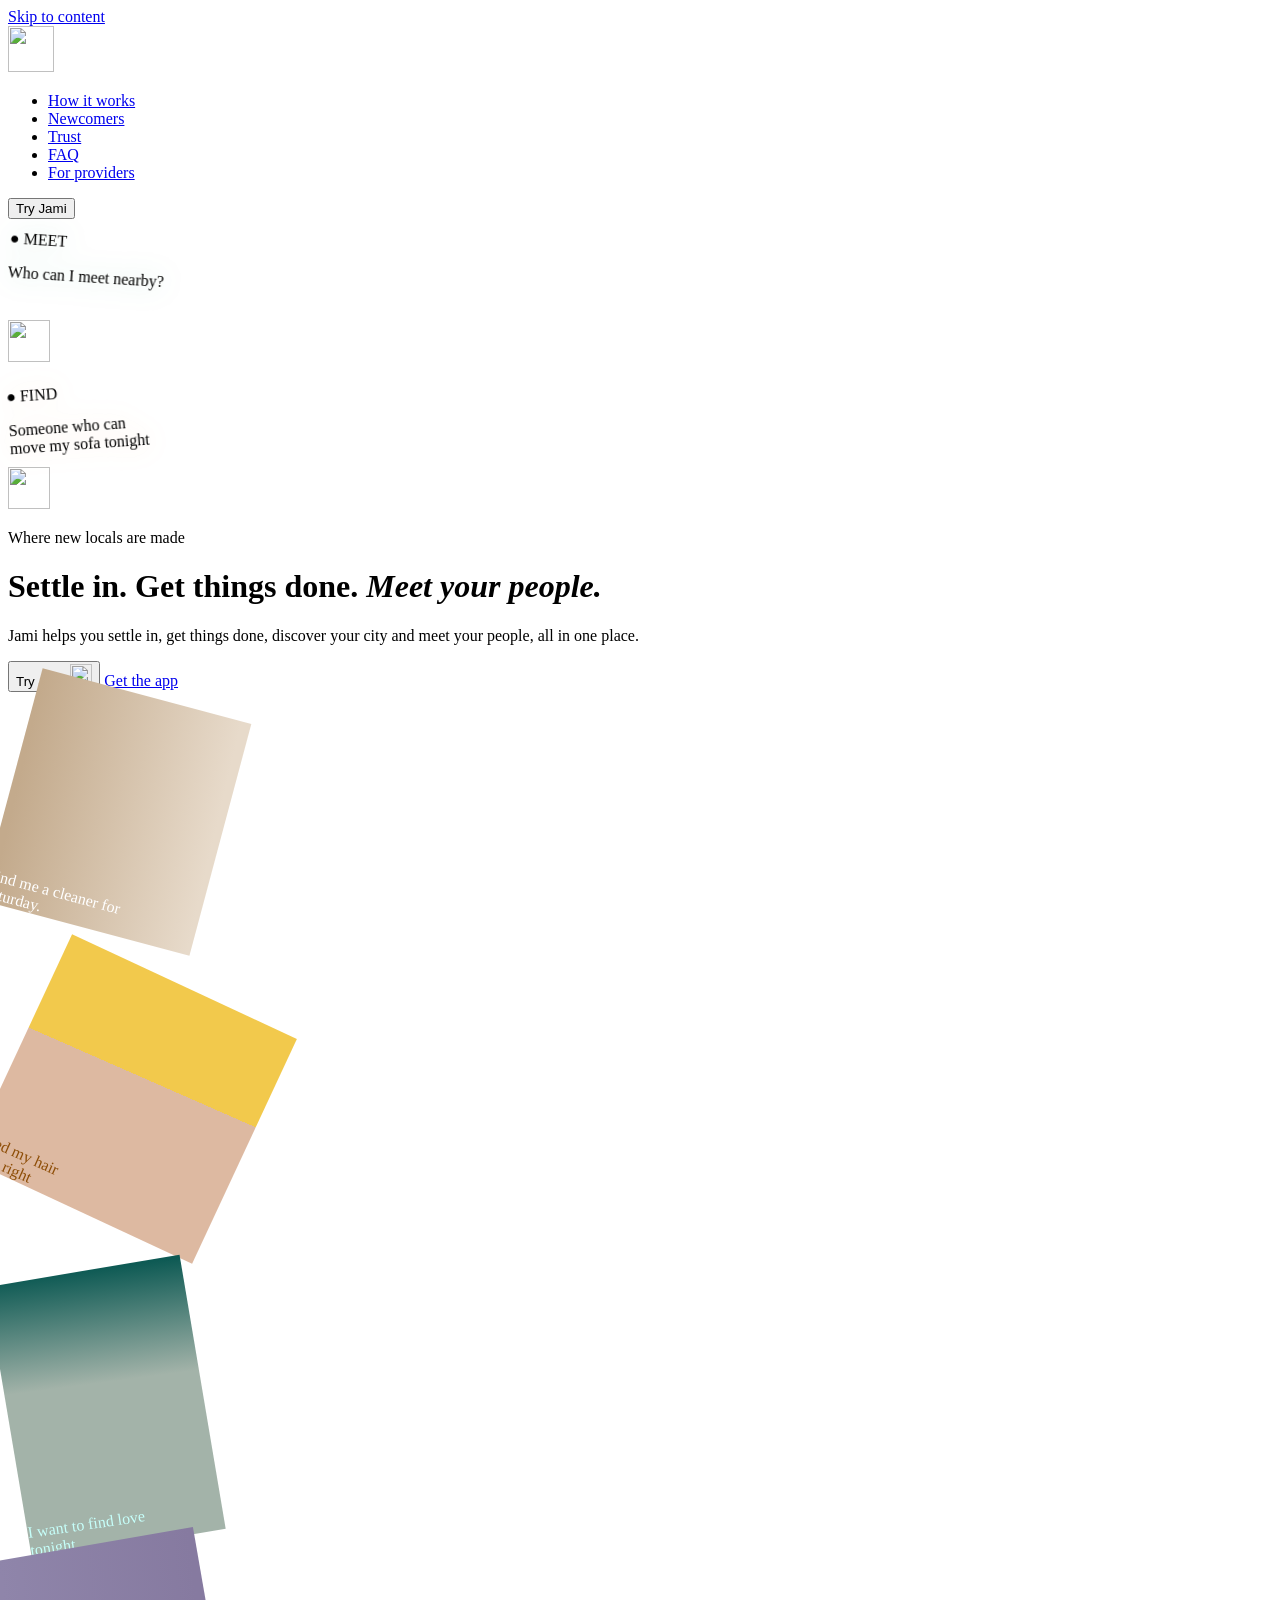
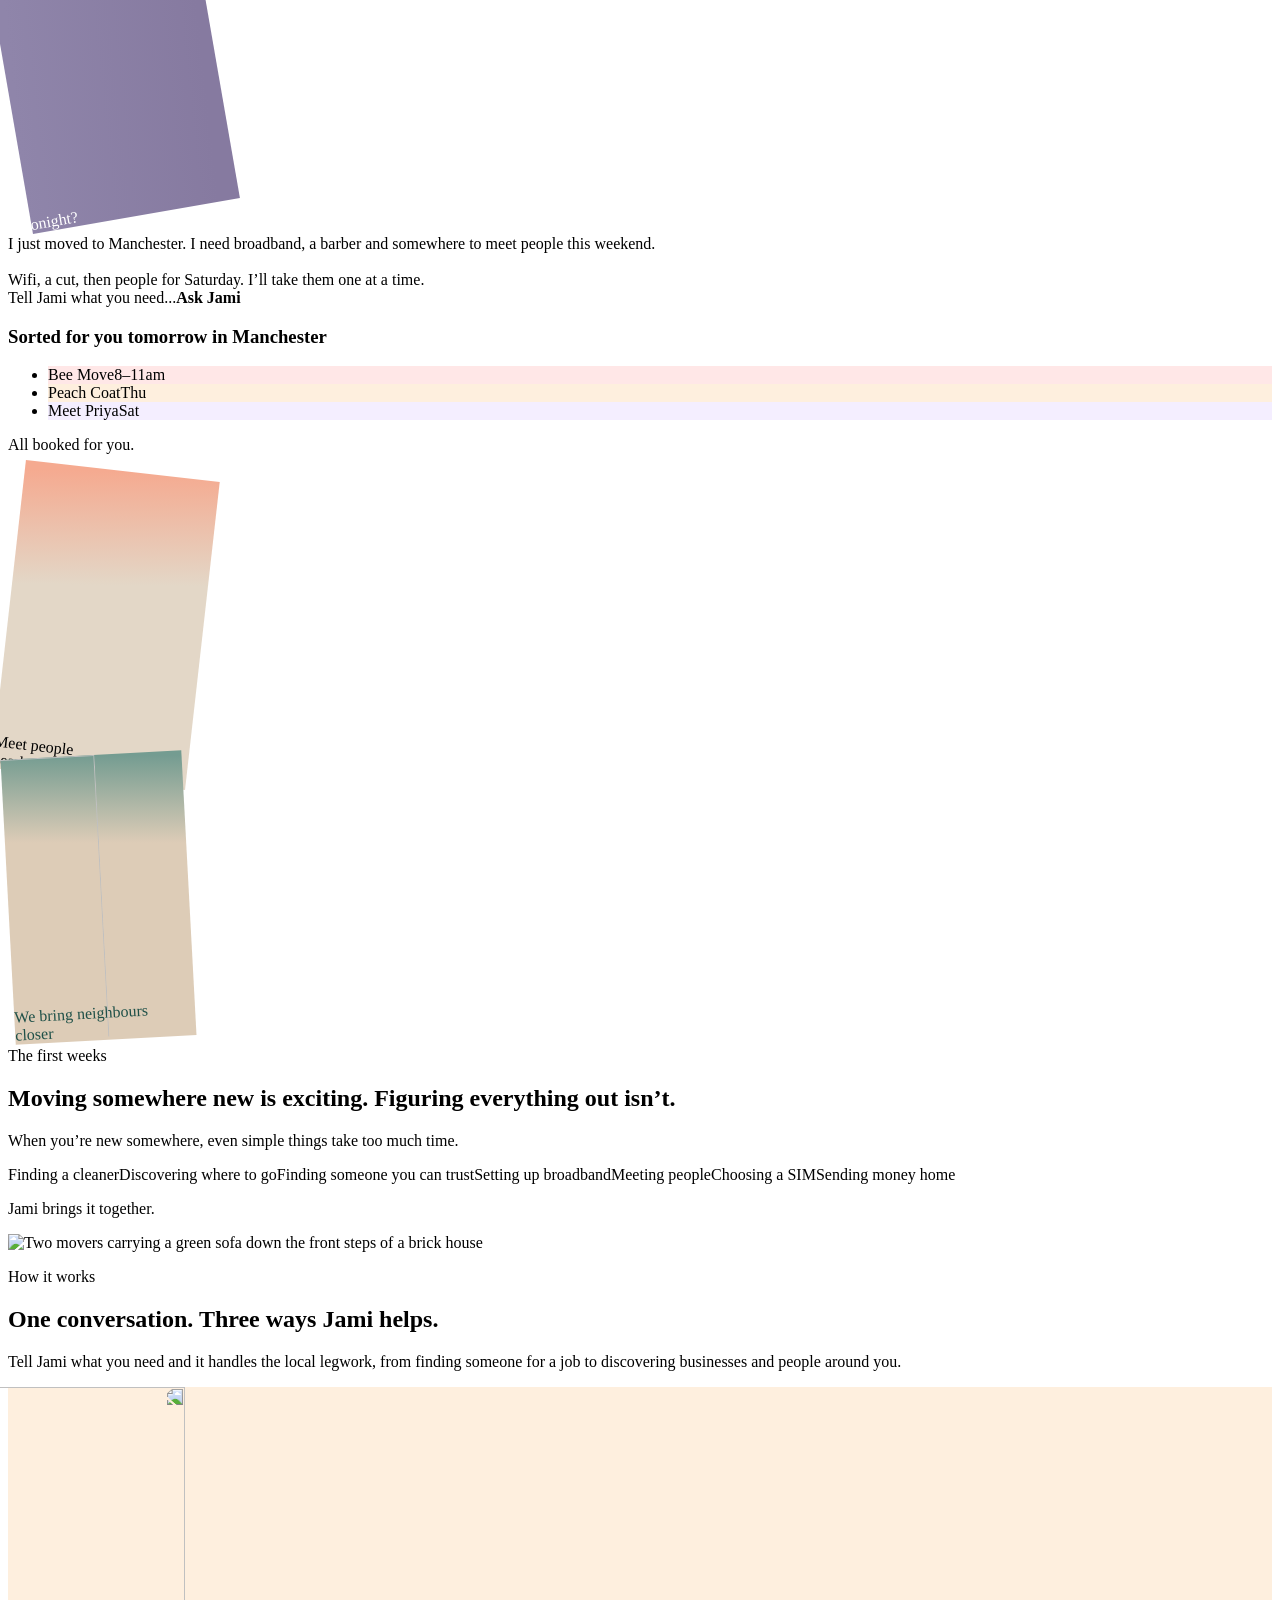
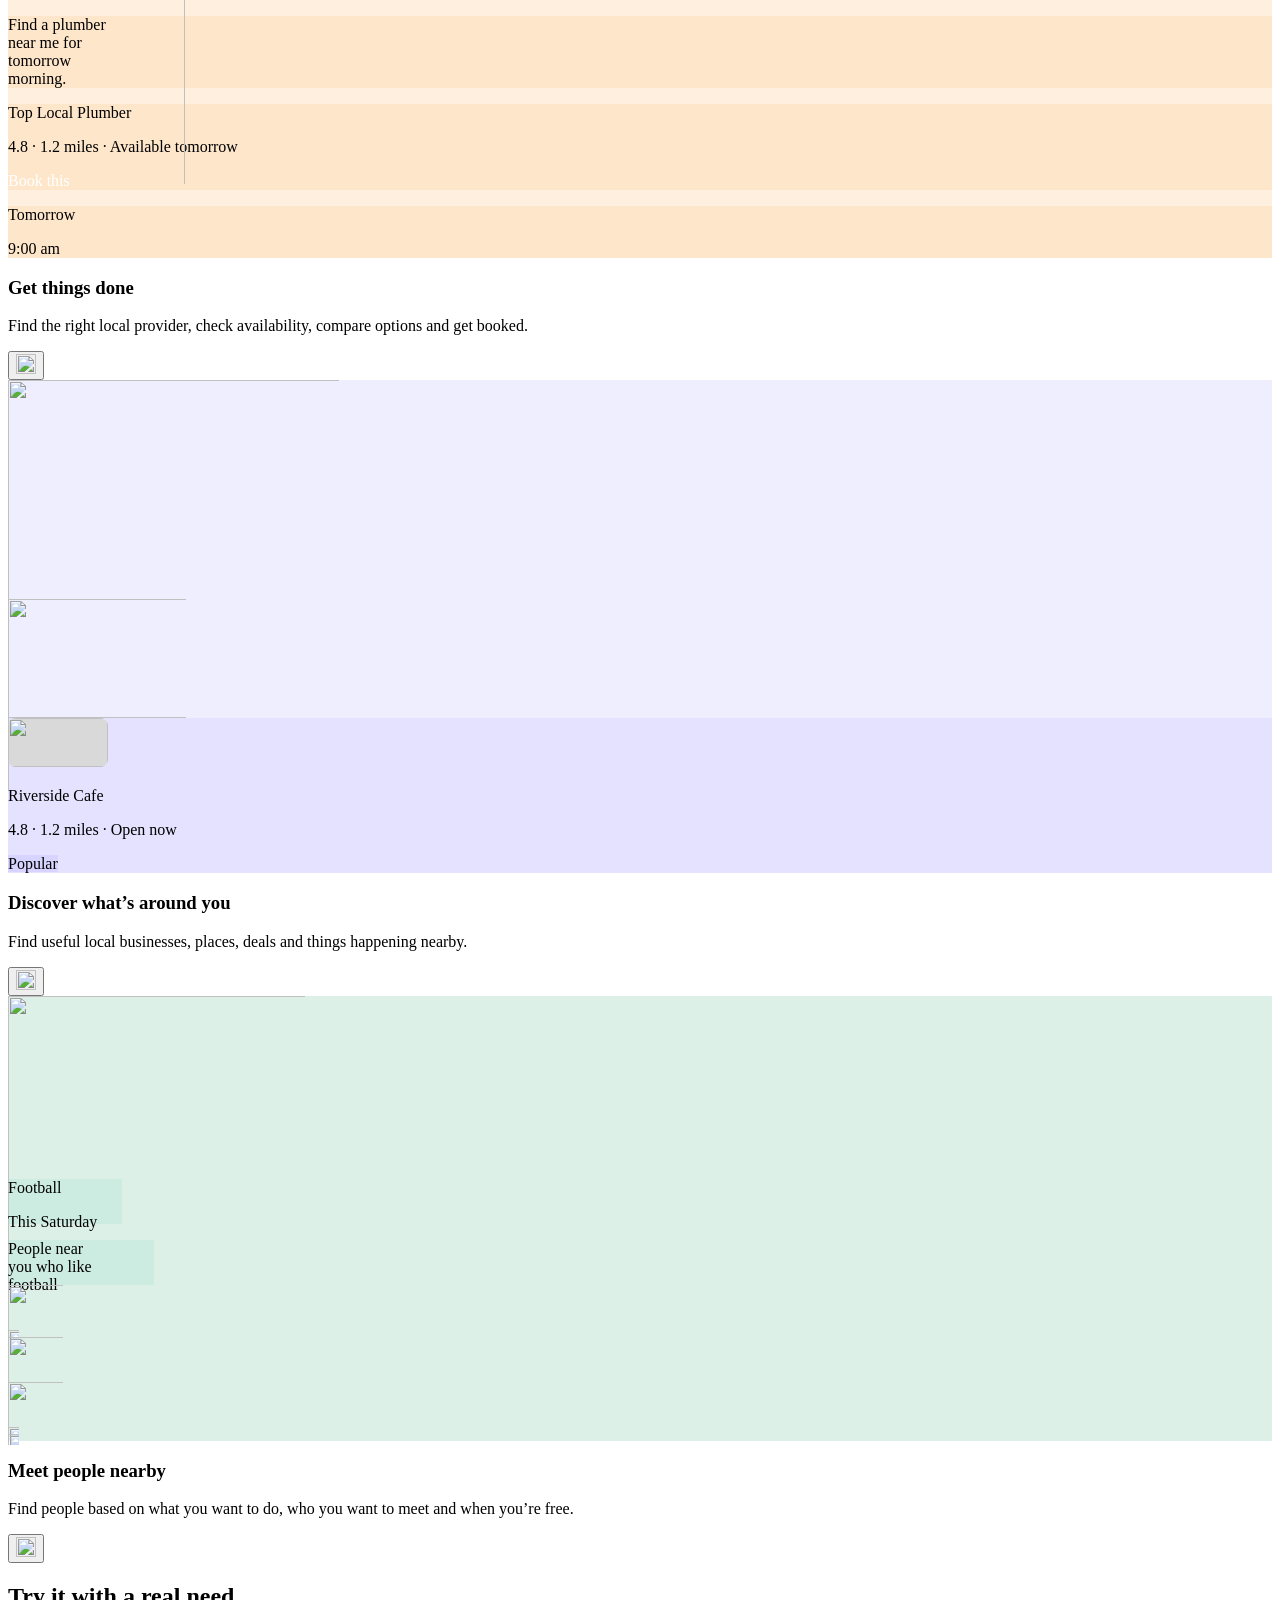
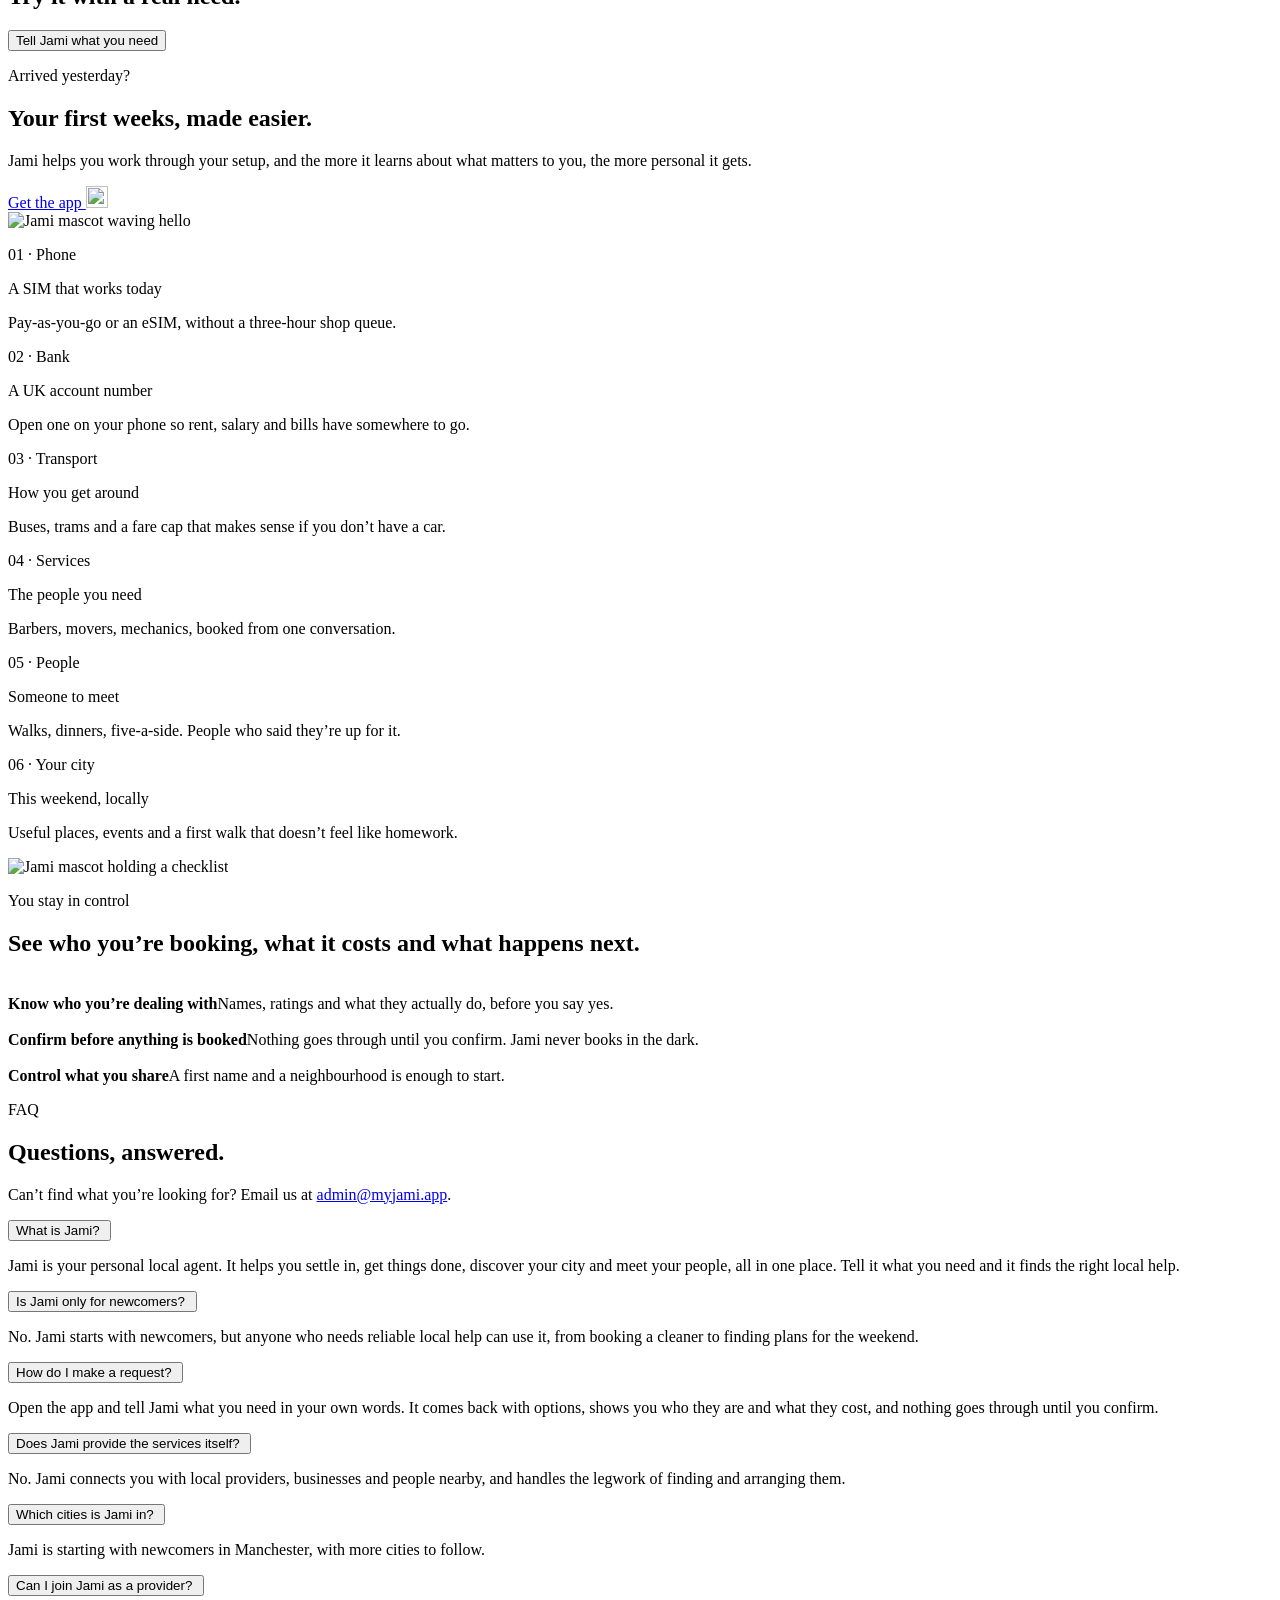
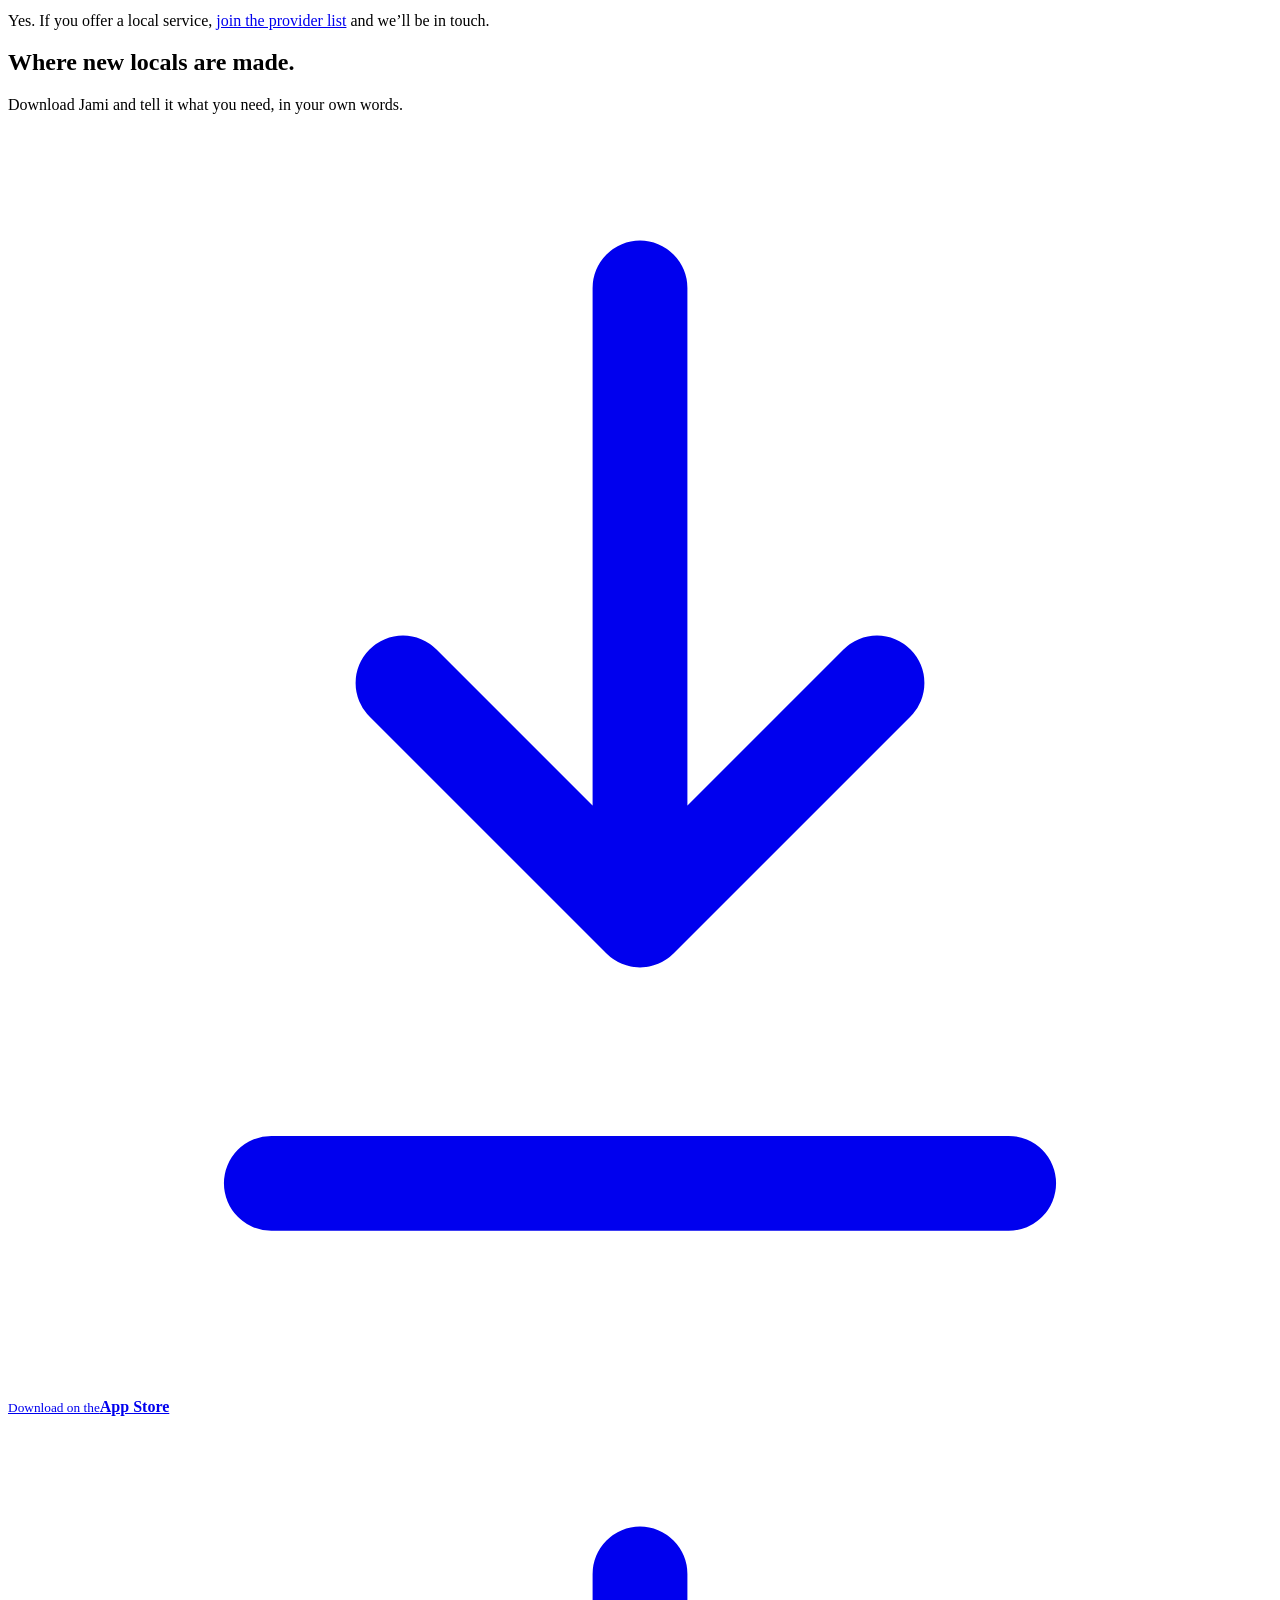
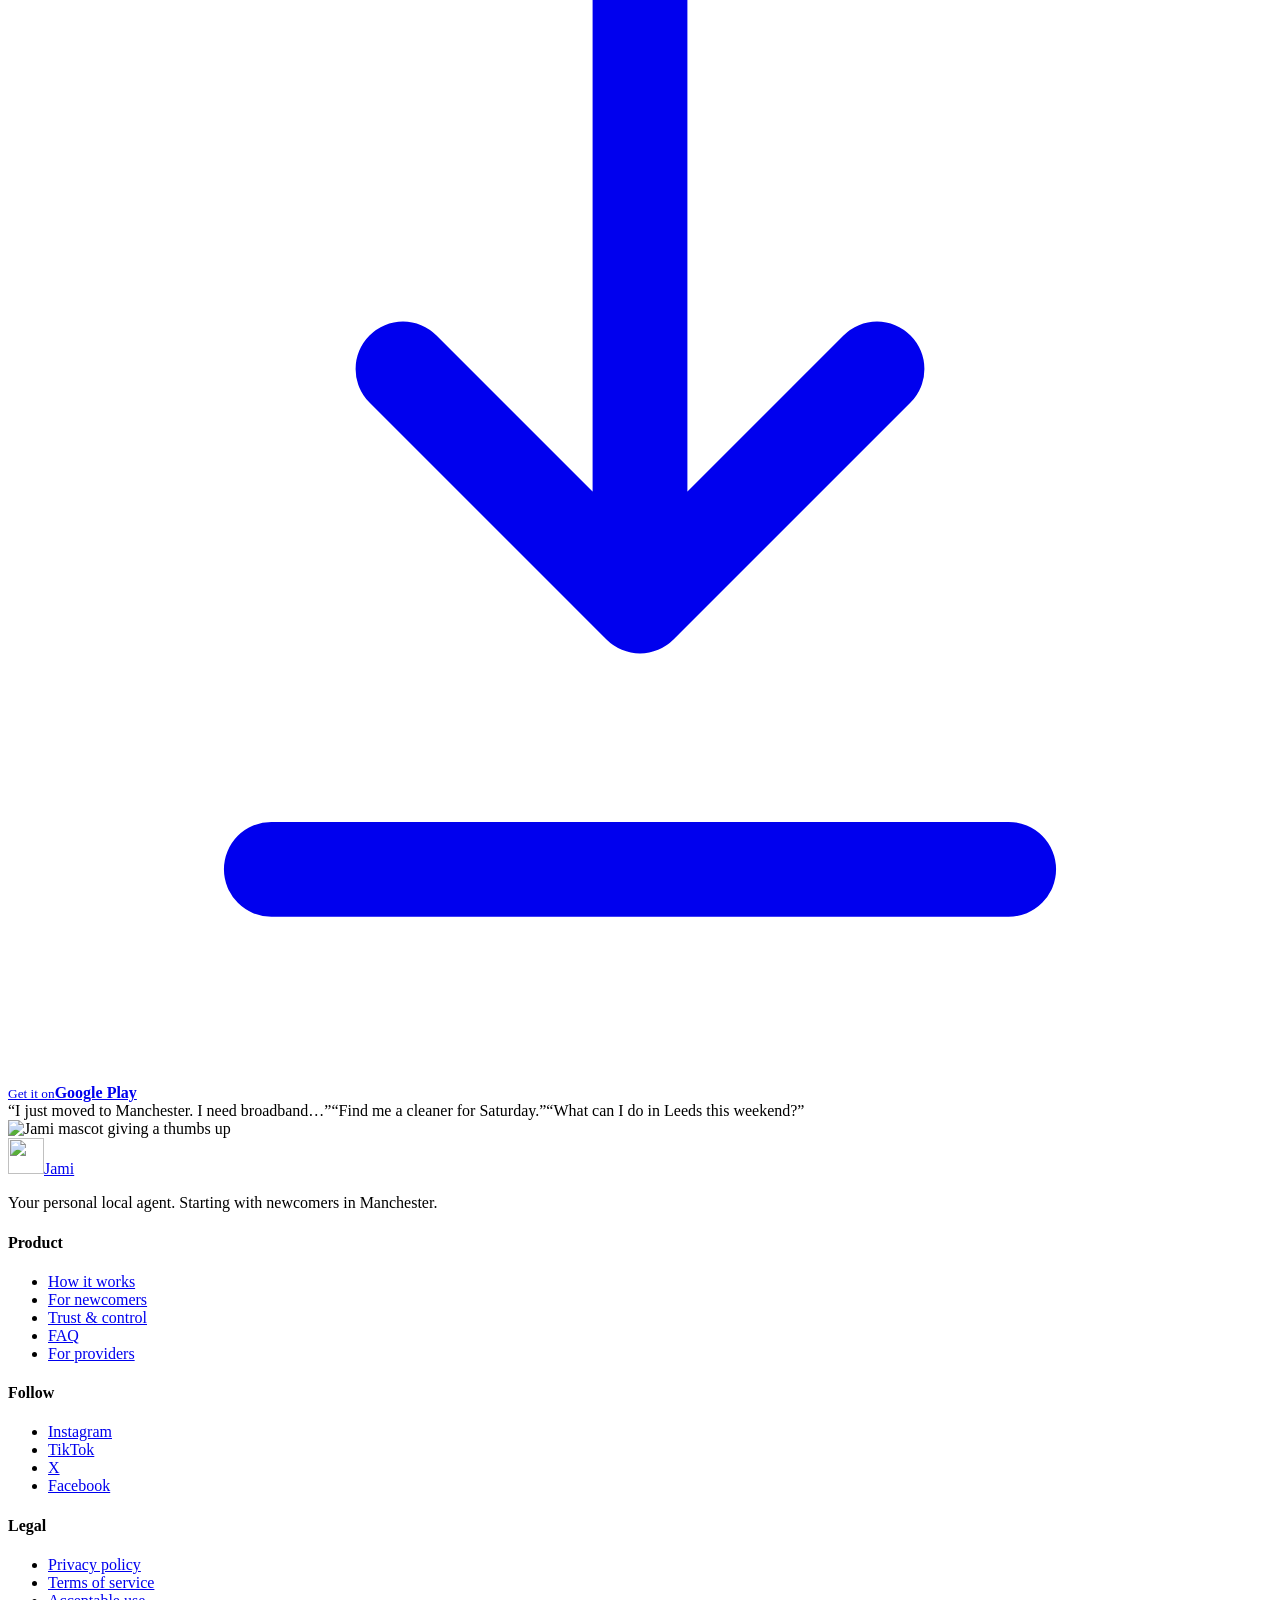
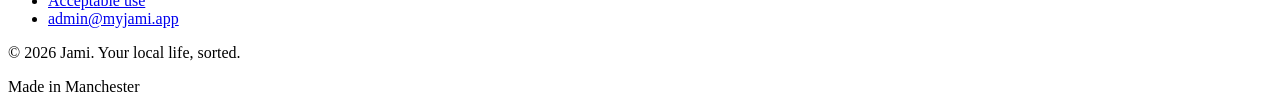
==== commit 959496cc: "Add files via upload" ====
--- a/jami-landing_1/jami-site/index.html
+++ b/jami-landing_1/jami-site/index.html
@@ -16,298 +16,8 @@
 <link rel="preconnect" href="https://fonts.googleapis.com">
 <link rel="preconnect" href="https://fonts.gstatic.com" crossorigin>
 <link href="https://fonts.googleapis.com/css2?family=Inter:wght@400;500;600;700&family=Plus+Jakarta+Sans:ital,wght@0,300;0,400;0,500;0,600;0,700;0,800;1,400&display=swap" rel="stylesheet">
-<style>
-/* Layout: fluid 1240px container; hero visual is a fixed 1440×700 composition scaled to fit. */
-:root{
-  --ink:#101114; --black:#000; --white:#fff;
-  --text:#5a6170; --muted:#6b7280; --faint:#979797; --line:#e4e4ea; --chip:#d9d9d9; --surface:#f5f5f5;
-  --purple:#6657ff; --purple-ink:#5244eb; --lilac:#b58dfb; --lilac-soft:#e0dcff;
-  --orange:#f79326; --orange-ink:#fd7e14; --green:#198754;
-  --navy:#171c29; --slate:#263238; --night:#111217; --muted-dark:#a8abb4; --blush:#fff6f4;
-  --f-display:"Plus Jakarta Sans",system-ui,-apple-system,"Segoe UI",sans-serif;
-  --f-ui:"Inter",system-ui,-apple-system,"Segoe UI",sans-serif;
-  --ease:cubic-bezier(.2,.75,.2,1); --ease-pop:cubic-bezier(.34,1.4,.5,1);
-  --gutter:24px;
-}
-*,*::before,*::after{box-sizing:border-box}
-html{scroll-behavior:smooth;scroll-padding-top:100px}
-body{margin:0;background:var(--white);color:var(--ink);font-family:var(--f-display);-webkit-font-smoothing:antialiased;overflow-x:hidden;text-rendering:optimizeLegibility}
-img{display:block;max-width:100%;height:auto}
-p,h1,h2,h3,h4,ul{margin:0}
-ul{padding:0;list-style:none}
-a{color:inherit;text-decoration:none}
-button{font:inherit;color:inherit;background:none;border:0;padding:0;cursor:pointer}
-:focus-visible{outline:2px solid var(--purple);outline-offset:3px;border-radius:8px}
-.container{width:min(1240px,100% - var(--gutter)*2);margin-inline:auto}
-.skip{position:absolute;left:-999px;top:8px;z-index:100;background:var(--ink);color:#fff;padding:8px 14px;border-radius:8px}
-.skip:focus{left:8px}
-.sr{position:absolute;width:1px;height:1px;overflow:hidden;clip:rect(0 0 0 0);white-space:nowrap}
-
-/* ---------- Type & shared parts ---------- */
-.eyebrow{display:inline-flex;align-items:center;gap:10px;font:700 12px/1 var(--f-ui);letter-spacing:.06em;text-transform:uppercase;color:var(--purple-ink)}
-.eyebrow::before{content:"";width:8px;height:8px;border-radius:4px;background:currentColor;box-shadow:0 0 0 6px rgba(102,87,255,.1)}
-.eyebrow.green{color:var(--green)} .eyebrow.green::before{box-shadow:0 0 0 6px rgba(25,135,84,.12)}
-.eyebrow.orange{color:#c96a0a} .eyebrow.orange::before{box-shadow:0 0 0 6px rgba(247,147,38,.15)}
-.title{font:700 clamp(36px,4.4vw,64px)/1.06 var(--f-display);letter-spacing:-.035em;color:var(--ink);text-wrap:balance}
-.lead{font:400 clamp(17px,1.5vw,20px)/1.6 var(--f-display);letter-spacing:-.01em;color:var(--muted);max-width:640px}
-.head{display:flex;flex-direction:column;gap:16px;align-items:flex-start}
-.head .title{margin-top:4px}
-.section{padding-block:clamp(72px,9vw,128px)}
-
-.btn{display:inline-flex;align-items:center;justify-content:center;gap:10px;height:52px;padding:0 22px;border-radius:999px;border:1px solid var(--black);font:600 16px/1 var(--f-display);letter-spacing:-.02em;white-space:nowrap;transition:box-shadow .25s,background .25s,scale .15s}
-.btn img{width:22px;height:22px;transition:transform .25s var(--ease)}
-.btn:hover img{transform:translateX(3px)}
-.btn:active{scale:.97}
-.btn-dark{background:var(--black);color:#fff}
-.btn-dark:hover{box-shadow:0 10px 28px rgba(0,0,0,.2)}
-.btn-ghost{color:var(--black);background:#fff}
-.btn-ghost:hover{background:var(--surface)}
-.btn-violet{background:var(--purple);border-color:var(--purple);color:#fff}
-.btn-violet:hover{box-shadow:0 10px 28px rgba(102,87,255,.4)}
-.btn-dark,.btn-violet{position:relative;overflow:hidden;isolation:isolate}
-.btn-dark::before,.btn-violet::before{content:"";position:absolute;inset:0;z-index:-1;background:linear-gradient(110deg,transparent 30%,rgba(255,255,255,.22) 50%,transparent 70%);translate:-110% 0;transition:translate .7s var(--ease)}
-.btn-dark:hover::before,.btn-violet:hover::before{translate:110% 0}
-.chip{display:inline-block;background:#fff;border:1px solid var(--chip);border-radius:22px;padding:10px 15px;font:400 14px/20px var(--f-display);letter-spacing:-.02em;color:var(--text);transition:border-color .2s,color .2s}
-.chip:hover{border-color:#b9b9c2;color:var(--ink)}
-
-/* ---------- Nav ---------- */
-.nav{position:fixed;top:16px;left:50%;translate:-50% 0;z-index:50;width:min(1305px,100% - 24px);height:64px;padding:0 10px 0 14px;border-radius:999px;background:rgba(245,245,245,.92);display:flex;align-items:center;justify-content:space-between;gap:16px;transition:box-shadow .3s,background .3s}
-.nav.scrolled{background:rgba(245,245,245,.8);backdrop-filter:saturate(1.4) blur(14px);-webkit-backdrop-filter:saturate(1.4) blur(14px);box-shadow:0 8px 30px rgba(16,17,20,.08)}
-.nav .logo{display:flex;align-items:center;gap:8px;font:800 17px/1 var(--f-display);letter-spacing:-.03em}
-.nav .logo img{width:46px;height:46px;transition:transform .4s var(--ease-pop)}
-.nav .logo:hover img{transform:rotate(-8deg) scale(1.06)}
-.nav ul{display:flex;gap:28px}
-.nav ul a{position:relative;font:500 14px/1 var(--f-display);color:var(--text);transition:color .2s}
-.nav ul a:hover{color:var(--ink)}
-.nav ul a::after{content:"";position:absolute;left:0;right:0;bottom:-6px;height:1.5px;background:currentColor;scale:0 1;transition:scale .3s var(--ease)}
-.nav ul a:hover::after{scale:1 1}
-.nav .cta{height:42px;padding:0 18px;font-size:14px}
-@media (max-width:900px){ .nav ul{display:none} }
-
-/* ---------- Hero ---------- */
-.hero{position:relative;padding-top:clamp(116px,14vw,124px);overflow:hidden}
-.hero-copy{position:relative;z-index:2;display:flex;flex-direction:column;align-items:center;text-align:center}
-.badge{background:var(--lilac-soft);border-radius:52px;padding:10px 12px;font:600 12px/1 var(--f-ui);letter-spacing:.04em;text-transform:uppercase;color:var(--ink)}
-.hero h1{margin-top:28px;font:800 clamp(42px,5.6vw,75px)/.98 var(--f-display);letter-spacing:-.04em;color:var(--black);max-width:15ch}
-.hero h1 span,.hero h1 em{display:block}
-.hero h1 em{font-weight:400;font-style:italic}
-.hero h1 .mascot{display:inline-block;vertical-align:top;width:.9em;height:.86em;margin-left:.02em;border-radius:.15em;overflow:hidden;position:relative}
-.hero h1 .mascot img{position:absolute;left:0;top:-5.9%;width:100%;height:189%;max-width:none}
-.hero .sub{margin-top:24px;font:400 clamp(17px,1.6vw,20px)/1.5 var(--f-display);color:#6c757d;max-width:540px}
-.hero .ctas{margin-top:32px;display:flex;flex-wrap:wrap;justify-content:center;gap:14px}
-/* floating request bubbles next to the headline (wide screens only) */
-.deco{position:absolute;top:0;left:50%;width:1440px;height:420px;translate:-50% 0;pointer-events:none;z-index:1}
-.deco > *{position:absolute}
-@media (max-width:1180px){ .deco{display:none} }
-.rot{display:flex;align-items:center;justify-content:center}
-.rot > *{flex:none}
-.bubble{background:#fff;display:flex;flex-direction:column;justify-content:center;align-items:flex-start;gap:8px;padding:10px 22px;font:400 12px/1.35 var(--f-ui)}
-.bubble .tag{font-weight:600;letter-spacing:.04em}
-.avatar{width:36px;height:36px}
-.avatar img{position:absolute;left:-3px;top:-3px;width:42px;height:42px;max-width:none}
-
-/* the composed phone scene: authored at 1440×700 and scaled */
-.scene{position:relative;margin-top:clamp(28px,4vw,56px);height:calc(700px * var(--s,1))}
-.stage{position:absolute;top:0;left:50%;width:1440px;height:700px;transform:translateX(-50%) scale(var(--s,1)) translateX(var(--dx,0px));transform-origin:top center}
-.stage > *{position:absolute}
-.pcard{position:relative;overflow:hidden;border:5px solid #fff;border-radius:36px;box-shadow:0 0 43.4px rgba(0,0,0,.25);transition:box-shadow .3s}
-.pcard .img{position:absolute;overflow:hidden}
-.pcard .img img{position:absolute;inset:0;width:100%;height:100%;object-fit:cover;max-width:none}
-.pcard p{position:absolute;font:400 20px/.98 var(--f-display);letter-spacing:-.04em}
-.pcard.sm{width:156.4px;height:251.4px}
-.pcard.lg{width:166.4px;height:267.6px}
-.phone{left:calc(50% - 21.5px);transform:translateX(-50%);top:25px;width:307px;height:650px;border:13px solid #000;border-radius:50px;overflow:hidden;box-shadow:0 0 57.8px #bbbbbc;background:linear-gradient(rgba(255,255,255,.9),rgba(255,255,255,.9)),linear-gradient(180deg,#f79326,#a78bfa)}
-.phone > *{position:absolute}
-.phone .msg{font:400 13px/1.3 var(--f-ui);letter-spacing:-.01em;padding:10px 12px;display:flex;align-items:center}
-.phone .me{left:56px;top:29px;width:225px;background:var(--lilac);color:#fff;border-radius:20px 20px 5px 20px}
-.phone .pic{left:14px;top:127px;width:71px;height:81px;background:#fff;border-radius:15px 15px 15px 0;justify-content:center}
-.phone .pic div{position:relative;width:51px;height:63px;border-radius:10px;overflow:hidden}
-.phone .pic img{position:absolute;left:0;top:-2.9%;width:100%;height:105.8%;max-width:none}
-.phone .reply{left:14px;top:218px;width:258px;background:#fff;color:#000;border-radius:15px 15px 15px 6px}
-.phone .input{left:12px;top:574px;width:258px;height:62px;background:#fff;border:1px solid var(--surface);border-radius:36px;padding:8px 8px 8px 16px;display:flex;align-items:center;justify-content:space-between;filter:drop-shadow(0 4px 15px rgba(0,0,0,.15))}
-.phone .input span{font:400 12px/1 var(--f-ui);color:var(--faint);white-space:nowrap;overflow:hidden}
-.phone .input b{flex:none;width:84px;height:46px;border-radius:45px;background:#000;color:#fff;display:flex;align-items:center;justify-content:center;font:600 12px/1 var(--f-ui)}
-.typed::after{content:"";display:inline-block;width:1px;height:1em;margin-left:2px;vertical-align:-2px;background:currentColor;animation:blink 1s steps(1) infinite}
-@keyframes blink{50%{opacity:0}}
-.sorted{left:calc(50% - 21.5px);transform:translateX(-50%);top:313px;width:359px;height:264px;background:#fff;border-radius:30px 30px 30px 0;overflow:hidden;box-shadow:0 4px 23.6px 13px rgba(181,141,251,.15);padding:18px 16px 0}
-.sorted h3{font:600 14px/1 var(--f-display);color:#000;padding-left:5px}
-.sorted ul{margin-top:16px;display:flex;flex-direction:column;gap:9px}
-.sorted li{height:50px;border-radius:10px;padding:0 10px;display:flex;align-items:center;justify-content:space-between;font:400 14px/1 var(--f-ui);color:var(--muted)}
-.sorted .done{margin-top:12px;font:500 14px/1 var(--f-ui);color:#000;display:flex;align-items:center;gap:6px}
-.sorted .done::before{content:"";width:16px;height:16px;border-radius:8px;background:var(--green) url("data:image/svg+xml,%3Csvg xmlns='http://www.w3.org/2000/svg' viewBox='0 0 16 16'%3E%3Cpath d='M4.5 8.2l2.3 2.3 4.7-4.9' fill='none' stroke='%23fff' stroke-width='1.8' stroke-linecap='round' stroke-linejoin='round'/%3E%3C/svg%3E") center/16px no-repeat}
-
-/* ---------- Problem ---------- */
-.problem .grid{display:grid;grid-template-columns:minmax(0,1.15fr) minmax(0,1fr);gap:clamp(32px,5vw,72px);align-items:center}
-.problem .title .o{color:var(--orange)}
-.chips{display:flex;flex-wrap:wrap;gap:10px;margin-top:32px;max-width:650px}
-.together{margin-top:32px;font:600 22px/1.2 var(--f-display);letter-spacing:-.03em;color:#000}
-.photo{position:relative;overflow:hidden;border-radius:clamp(24px,3vw,39px);aspect-ratio:517/500}
-.photo img{width:100%;height:100%;object-fit:cover;object-position:50% 70%}
-@media (max-width:900px){ .problem .grid{grid-template-columns:1fr} .photo{aspect-ratio:4/3} }
-
-/* ---------- How it works (3 cards) ---------- */
-.how .head{max-width:840px}
-.cards3{margin-top:48px;display:grid;grid-template-columns:repeat(auto-fit,minmax(340px,1fr));gap:16px}
-.wcard{position:relative;background:#fff;border-radius:32px;overflow:hidden;display:flex;flex-direction:column;border:1px solid rgba(102,87,255,.14);transition:translate .3s var(--ease),box-shadow .3s}
-.wcard:hover{translate:0 -4px;box-shadow:0 18px 40px rgba(102,87,255,.12)}
-.wcard .visual{height:320px;display:flex;align-items:center;justify-content:center;overflow:hidden}
-.browser{width:355px;height:263px;flex:none;background:#fff;border-radius:18px;padding:14px;display:flex;flex-direction:column;gap:12px;overflow:hidden}
-.browser .dots{display:flex;gap:6px;height:7px}
-.browser .dots i{width:7px;height:7px;border-radius:100px;background:#d6d6dd}
-.panes{position:relative;flex:1;background:#fffffe;border-radius:8px;overflow:hidden}
-.panes > *{position:absolute}
-.crop{overflow:hidden}
-.crop img{position:absolute;max-width:none}
-.mini{border-radius:15px;padding:10px;display:flex;align-items:flex-start;gap:5px;font-family:var(--f-ui);font-weight:500;letter-spacing:-.01em}
-.mini .c{width:22px;height:22px;border-radius:58px;flex-shrink:0}
-.mini .t1{font-size:10px;line-height:1.25;color:#000}
-.mini .t2{font-size:7px;line-height:1.3;color:var(--faint);white-space:nowrap}
-.mini .col{display:flex;flex-direction:column;gap:5px;justify-content:center}
-.mini .pill{width:100px;height:20px;border-radius:16px;display:flex;align-items:center;justify-content:center;font-size:7px}
-.wcard .meta{padding:24px 26px 26px;display:flex;align-items:flex-end;justify-content:space-between;gap:16px;flex:1}
-.wcard h3{font:800 26px/1.1 var(--f-display);letter-spacing:-.045em;color:var(--ink)}
-.wcard .meta p{margin-top:8px;font:400 16px/1.55 var(--f-ui);letter-spacing:-.02em;color:var(--text);max-width:280px}
-.open{width:48px;height:48px;border-radius:100px;background:#fff;display:flex;align-items:center;justify-content:center;flex-shrink:0;border:1px solid #dedee6;transition:background .2s}
-.open img{width:20px;height:20px;transition:transform .25s var(--ease)}
-.wcard:hover .open{background:var(--surface)}
-.wcard:hover .open img{transform:translate(2px,-2px)}
-
-/* ---------- Use cases (photo cards) ---------- */
-.uses .head{max-width:720px}
-.cards-photo{margin-top:48px;display:grid;grid-template-columns:repeat(auto-fit,minmax(300px,1fr));gap:24px}
-.fcard{border-radius:30px;padding:16px 16px 28px;display:flex;flex-direction:column;gap:22px;transition:translate .3s var(--ease)}
-.fcard:hover{translate:0 -4px}
-.fcard .ph{overflow:hidden;border-radius:18px;aspect-ratio:456/329}
-.fcard .ph img{width:100%;height:100%;object-fit:cover;transition:scale .8s var(--ease)}
-.fcard:hover .ph img{scale:1.04}
-.fcard .desc{padding-inline:10px;color:var(--text);display:flex;flex-direction:column;gap:8px}
-.fcard h3{font:700 23px/1.2 var(--f-display);letter-spacing:-.04em;color:var(--ink)}
-.fcard p{font:400 16px/1.55 var(--f-display)}
-.fcard .q{font-weight:600;color:var(--ink)}
-
-/* ---------- First weeks (dark) ---------- */
-.first{background:var(--navy);color:#fff}
-.first .grid{display:grid;grid-template-columns:minmax(0,1fr) 300px;gap:40px;align-items:end}
-.first .title{color:#fff}
-.first .lead{color:#9aa1b2}
-.first .eyebrow{color:#8f86ff}
-.first .eyebrow::before{box-shadow:0 0 0 6px rgba(143,134,255,.18)}
-.first .btn{margin-top:12px}
-.first .mascot{width:300px;height:355px;overflow:hidden;justify-self:end}
-.first .mascot img{width:100%;height:105%;object-fit:cover;object-position:top}
-.tiles{margin-top:40px;display:grid;grid-template-columns:repeat(auto-fill,minmax(260px,1fr));gap:12px}
-.tile{background:var(--slate);border-radius:22px;padding:16px 18px;color:#d9d9d9;transition:background .2s,translate .3s var(--ease)}
-.tile:hover{background:#2e3b42;translate:0 -2px}
-.tile .n{font:500 11px/20px var(--f-ui);letter-spacing:.06em;text-transform:uppercase;color:#8f97a8}
-.tile .h{margin-top:4px;font:700 16px/1.3 var(--f-display);letter-spacing:-.02em;color:#fff}
-.tile .b{margin-top:4px;font:300 14px/1.5 var(--f-display);letter-spacing:-.01em}
-@media (max-width:820px){ .first .grid{grid-template-columns:1fr} .first .mascot{display:none} }
-
-/* ---------- Control ---------- */
-.control .grid{display:grid;grid-template-columns:minmax(0,.9fr) minmax(0,1.1fr);gap:clamp(32px,5vw,72px);align-items:center}
-.control .art{width:100%;max-width:464px;justify-self:center}
-.points{display:flex;flex-direction:column;gap:20px;margin-top:8px}
-.point{display:flex;gap:14px;align-items:flex-start}
-.point .ic{width:36px;height:36px;border-radius:18px;background:#f1f2f1;display:flex;align-items:center;justify-content:center;flex-shrink:0;margin-top:2px}
-.point .ic img{width:18px;height:18px}
-.point b{display:block;font:700 18px/1.4 var(--f-display);letter-spacing:-.03em;color:var(--ink)}
-.point span{display:block;margin-top:2px;font:400 16px/1.55 var(--f-display);color:var(--text)}
-@media (max-width:900px){ .control .grid{grid-template-columns:1fr} .control .art{max-width:300px;order:2} }
-
-/* ---------- FAQ ---------- */
-.faq .grid{display:grid;grid-template-columns:minmax(0,.8fr) minmax(0,1.2fr);gap:clamp(32px,5vw,72px);align-items:start}
-.faq .note{margin-top:20px;font:400 16px/1.6 var(--f-display);color:var(--text)}
-.faq .note a{color:var(--purple-ink);font-weight:600;border-bottom:1px solid rgba(82,68,235,.3)}
-.faq-list{background:var(--blush);border-radius:26px;padding:12px clamp(16px,3vw,36px)}
-.qa{width:100%;display:flex;align-items:center;justify-content:space-between;gap:24px;padding:22px 0;text-align:left;font:600 18px/1.4 var(--f-display);letter-spacing:-.02em;color:#000}
-.qa img{width:16px;height:16px;flex:none;transform:rotate(-45deg);transition:transform .3s var(--ease)}
-.qa[aria-expanded="true"] img{transform:rotate(0)}
-.item{border-bottom:1px solid rgba(151,151,151,.45)}
-.item:last-child{border-bottom:0}
-.ans{display:grid;grid-template-rows:0fr;transition:grid-template-rows .35s var(--ease)}
-.ans > div{overflow:hidden}
-.ans p{padding:0 40px 22px 0;font:400 16px/1.65 var(--f-display);color:var(--text)}
-.qa[aria-expanded="true"] + .ans{grid-template-rows:1fr}
-@media (max-width:900px){ .faq .grid{grid-template-columns:1fr} }
-
-/* ---------- Download CTA ---------- */
-.download{padding-bottom:clamp(56px,7vw,96px)}
-.panel{position:relative;overflow:hidden;isolation:isolate;background:var(--night);border-radius:36px;padding:clamp(40px,6vw,72px);display:grid;grid-template-columns:minmax(0,1fr) 260px;gap:32px;align-items:center;color:#fff}
-.panel::before{content:"";position:absolute;z-index:-1;width:620px;height:620px;left:-160px;top:-300px;border-radius:50%;background:radial-gradient(circle,#6657ff,transparent 65%);filter:blur(80px);opacity:.35;animation:glow 16s ease-in-out infinite alternate}
-@keyframes glow{to{translate:120px 80px;scale:1.15}}
-.panel h2{font:800 clamp(38px,5vw,64px)/1.05 var(--f-display);letter-spacing:-.035em;text-wrap:balance}
-.panel .s{margin-top:16px;font:400 18px/1.55 var(--f-ui);color:var(--muted-dark);max-width:520px}
-.stores{margin-top:32px;display:flex;flex-wrap:wrap;gap:12px}
-.store{display:inline-flex;align-items:center;gap:12px;height:58px;padding:0 22px 0 18px;border-radius:16px;background:#fff;color:#000;transition:translate .25s var(--ease),box-shadow .25s}
-.store:hover{translate:0 -2px;box-shadow:0 10px 26px rgba(0,0,0,.35)}
-.store.alt{background:transparent;color:#fff;border:1px solid rgba(255,255,255,.25)}
-.store svg{width:22px;height:22px;flex:none}
-.store small{display:block;font:500 11px/1.2 var(--f-ui);opacity:.7}
-.store strong{display:block;font:700 17px/1.2 var(--f-display);letter-spacing:-.02em}
-.prompts{margin-top:28px;display:flex;flex-wrap:wrap;gap:8px}
-.prompts span{background:var(--slate);border-radius:42px;padding:6px 12px;font:400 14px/1.4 var(--f-ui);color:#d9d9d9}
-.panel .art{width:100%;max-width:260px;justify-self:center}
-@media (max-width:820px){ .panel{grid-template-columns:1fr} .panel .art{max-width:170px;grid-row:1} }
-
-/* ---------- Footer ---------- */
-.footer{border-top:1px solid var(--line);padding-block:56px 32px;font:500 14px/1.5 var(--f-display);color:var(--muted)}
-.footer .top{display:grid;grid-template-columns:minmax(0,1.6fr) repeat(3,minmax(0,1fr));gap:32px}
-.footer .brand{display:flex;align-items:center;gap:8px;font:800 18px/1 var(--f-display);color:#000;letter-spacing:-.03em}
-.footer .brand img{width:36px;height:36px}
-.footer .tagline{margin-top:14px;max-width:260px}
-.footer h4{font:700 12px/1 var(--f-ui);letter-spacing:.06em;text-transform:uppercase;color:#000;margin-bottom:16px}
-.footer li + li{margin-top:10px}
-.footer a{transition:color .2s}
-.footer a:hover{color:var(--ink)}
-.footer .bottom{margin-top:48px;padding-top:24px;border-top:1px solid var(--line);display:flex;flex-wrap:wrap;justify-content:space-between;gap:12px;font-size:13px}
-@media (max-width:820px){ .footer .top{grid-template-columns:1fr 1fr} .footer .about{grid-column:1/-1} }
-
-/* =========================================================
-   MOTION — one orchestrated hero intro, quiet scroll reveals,
-   hover micro-interactions. Resting state is always the design.
-   ========================================================= */
-.js [data-in]{animation:in-rise .9s var(--ease) var(--d,0s) backwards}
-.js [data-in="fan"]{animation:in-fan 1.1s var(--ease) var(--d,0s) backwards}
-.js [data-in="pop"]{animation:in-pop .7s var(--ease-pop) var(--d,0s) backwards}
-.js [data-in="phone"]{animation:in-phone 1.1s var(--ease) var(--d,0s) backwards}
-.js [data-in="msg"]{animation:in-msg .55s var(--ease-pop) var(--d,0s) backwards}
-.js [data-in="card"]{animation:in-card .8s var(--ease) var(--d,0s) backwards}
-.js [data-in="row"]{animation:in-row .6s var(--ease) var(--d,0s) backwards}
-.js [data-in="nav"]{animation:in-nav .8s var(--ease) var(--d,0s) backwards}
-@keyframes in-rise{from{opacity:0;translate:0 22px;filter:blur(8px)}}
-@keyframes in-fan{from{opacity:0;translate:var(--fx) var(--fy);scale:.82}}
-@keyframes in-pop{from{opacity:0;scale:.6}}
-@keyframes in-phone{from{opacity:0;translate:0 70px}}
-@keyframes in-msg{from{opacity:0;translate:0 10px;scale:.92}}
-@keyframes in-card{from{opacity:0;translate:0 26px;scale:.96}}
-@keyframes in-row{from{opacity:0;translate:-14px 0}}
-@keyframes in-nav{from{opacity:0;translate:-50% -24px}}
-.sorted,.sorted li{transform-origin:left bottom}
-.stage .rot,.deco .rot{translate:calc(var(--mx,0) * var(--k,1) * 1px) calc(var(--my,0) * var(--k,1) * 1px);transition:translate .6s var(--ease)}
-.rot.float > .pcard{animation:float 7s ease-in-out infinite}
-.rot.float.d2 > .pcard{animation-delay:-2.3s}
-.rot.float.d3 > .pcard{animation-delay:-4.6s}
-.rot.drift > .bubble{animation:float 6s ease-in-out infinite}
-.rot.float:hover > .pcard{box-shadow:0 18px 50px rgba(0,0,0,.28)}
-@keyframes float{0%,100%{translate:0 0}50%{translate:0 -9px}}
-.hero h1 .mascot img{transform-origin:50% 80%;animation:wave 5s ease-in-out 2.2s infinite}
-@keyframes wave{0%,72%,100%{rotate:0deg}78%{rotate:-6deg}84%{rotate:5deg}90%{rotate:-3deg}}
-.rv{transition:opacity .9s var(--ease),translate .9s var(--ease),filter .9s var(--ease);transition-delay:var(--rd,0s)}
-.rv.pre{opacity:0;translate:0 28px;filter:blur(6px)}
-.photo.rv img{transition:scale 1.4s var(--ease)}
-.photo.rv.pre img{scale:1.1}
-.wcard .mini{transition:opacity .5s var(--ease),scale .5s var(--ease-pop);transition-delay:calc(var(--rd,0s) + .35s)}
-.wcard .mini:nth-of-type(2){transition-delay:calc(var(--rd,0s) + .5s)}
-.wcard .mini:nth-of-type(3){transition-delay:calc(var(--rd,0s) + .65s)}
-.wcard.pre .mini{opacity:0;scale:.85}
-.bob{animation:bob 4.5s ease-in-out infinite}
-@keyframes bob{0%,100%{transform:translateY(0)}50%{transform:translateY(-8px)}}
-@media (prefers-reduced-motion:reduce){
-  html{scroll-behavior:auto}
-  *,*::before,*::after{animation:none!important;transition:none!important}
-  .rv.pre{opacity:1;translate:none;filter:none}
-}
-</style>
+<link rel="stylesheet" href="/styles.css">
+<script>document.documentElement.classList.add('js')</script>
 </head>
 <body>
 <a class="skip" href="#main">Skip to content</a>
@@ -316,12 +26,12 @@
   <a class="logo" href="#top" aria-label="Jami home"><img src="/assets/nav-logo.webp" width="46" height="46" alt=""></a>
   <ul>
     <li><a href="#how">How it works</a></li>
-    <li><a href="#uses">What you can ask</a></li>
     <li><a href="#first-weeks">Newcomers</a></li>
     <li><a href="#control">Trust</a></li>
     <li><a href="#faq">FAQ</a></li>
+    <li><a href="/providers">For providers</a></li>
   </ul>
-  <a class="btn btn-dark cta" href="#download">Get the app</a>
+  <button class="btn btn-dark cta" type="button" data-try>Try Jami</button>
 </nav>
 
 <main id="main">
@@ -351,8 +61,8 @@
     </h1>
     <p class="sub" data-in style="--d:.6s">Jami helps you settle in, get things done, discover your city and meet your people, all in one place.</p>
     <div class="ctas" data-in style="--d:.75s">
-      <a class="btn btn-dark" href="#download">Get the app <img src="/assets/arrow-right.svg" width="22" height="22" alt=""></a>
-      <a class="btn btn-ghost" href="#how">See how it works</a>
+      <button class="btn btn-dark" type="button" data-try>Try Jami <img src="/assets/arrow-right.svg" width="22" height="22" alt=""></button>
+      <a class="btn btn-ghost" href="#download">Get the app</a>
     </div>
   </div>
 
@@ -456,7 +166,7 @@
         </div>
         <div class="meta">
           <div><h3>Get things done</h3><p>Find the right local provider, check availability, compare options and get booked.</p></div>
-          <a class="open" href="#uses" aria-label="See examples"><img src="/assets/card-arrow.svg" width="20" height="20" alt=""></a>
+          <button class="open" type="button" data-try aria-label="Try it in a demo chat"><img src="/assets/card-arrow.svg" width="20" height="20" alt=""></button>
         </div>
       </article>
       <article class="wcard">
@@ -472,7 +182,7 @@
         </div>
         <div class="meta">
           <div><h3>Discover what’s around you</h3><p>Find useful local businesses, places, deals and things happening nearby.</p></div>
-          <a class="open" href="#uses" aria-label="See examples"><img src="/assets/card-arrow.svg" width="20" height="20" alt=""></a>
+          <button class="open" type="button" data-try aria-label="Try it in a demo chat"><img src="/assets/card-arrow.svg" width="20" height="20" alt=""></button>
         </div>
       </article>
       <article class="wcard">
@@ -494,34 +204,19 @@
         </div>
         <div class="meta">
           <div><h3>Meet people nearby</h3><p>Find people based on what you want to do, who you want to meet and when you’re free.</p></div>
-          <a class="open" href="#uses" aria-label="See examples"><img src="/assets/card-arrow.svg" width="20" height="20" alt=""></a>
+          <button class="open" type="button" data-try aria-label="Try it in a demo chat"><img src="/assets/card-arrow.svg" width="20" height="20" alt=""></button>
         </div>
       </article>
     </div>
   </div>
 </section>
 
-<!-- ===== USE CASES ===== -->
-<section class="section uses" id="uses" style="padding-top:0">
-  <div class="container">
-    <div class="head">
-      <p class="eyebrow green">What you can ask</p>
-      <h2 class="title">Everything you need to start feeling at home.</h2>
-      <p class="lead">Jami isn’t a marketplace you scroll. You talk, it finds, you confirm.</p>
-    </div>
-    <div class="cards-photo">
-      <article class="fcard" style="background:rgba(181,141,251,.15)">
-        <div class="ph"><img src="/assets/grid-city.webp" width="1000" height="563" loading="lazy" alt="Canal towpath lined with red-brick warehouses at sunset"></div>
-        <div class="desc"><h3>Discover your city</h3><p>Useful places, events, offers and things happening around you.</p><p class="q">“What can I do in Leeds this weekend?”</p></div>
-      </article>
-      <article class="fcard" style="background:rgba(24,155,98,.18)">
-        <div class="ph"><img src="/assets/grid-people.webp" width="1000" height="750" loading="lazy" alt="Three friends laughing over dinner at home"></div>
-        <div class="desc"><h3>Meet your people</h3><p>Make friends, find activities and connect with people who share your interests.</p><p class="q">“I’m new to Sheffield and want people to play football with.”</p></div>
-      </article>
-      <article class="fcard" style="background:rgba(13,110,253,.08)">
-        <div class="ph"><img src="/assets/grid-essentials.webp" width="1000" height="750" loading="lazy" alt="Woman working on a laptop in a café"></div>
-        <div class="desc"><h3>Sort the essentials</h3><p>SIMs, broadband, banking, insurance, utilities, travel and sending money home.</p><p class="q">“What’s the easiest way to send £100 home?”</p></div>
-      </article>
+<!-- ===== TRY BANNER ===== -->
+<section class="try-wrap">
+  <div class="container">
+    <div class="try-banner">
+      <h2>Try it with a real need.</h2>
+      <button class="btn btn-yellow" type="button" data-try>Tell Jami what you need</button>
     </div>
   </div>
 </section>
@@ -579,7 +274,7 @@
       <div class="item"><button class="qa" aria-expanded="false" aria-controls="a3" id="q3">How do I make a request? <img src="/assets/faq-plus.svg" alt=""></button><div class="ans" id="a3" role="region" aria-labelledby="q3"><div><p>Open the app and tell Jami what you need in your own words. It comes back with options, shows you who they are and what they cost, and nothing goes through until you confirm.</p></div></div></div>
       <div class="item"><button class="qa" aria-expanded="false" aria-controls="a4" id="q4">Does Jami provide the services itself? <img src="/assets/faq-plus.svg" alt=""></button><div class="ans" id="a4" role="region" aria-labelledby="q4"><div><p>No. Jami connects you with local providers, businesses and people nearby, and handles the legwork of finding and arranging them.</p></div></div></div>
       <div class="item"><button class="qa" aria-expanded="false" aria-controls="a5" id="q5">Which cities is Jami in? <img src="/assets/faq-plus.svg" alt=""></button><div class="ans" id="a5" role="region" aria-labelledby="q5"><div><p>Jami is starting with newcomers in Manchester, with more cities to follow.</p></div></div></div>
-      <div class="item"><button class="qa" aria-expanded="false" aria-controls="a6" id="q6">Can I join Jami as a provider? <img src="/assets/faq-plus.svg" alt=""></button><div class="ans" id="a6" role="region" aria-labelledby="q6"><div><p>Yes. If you offer a local service, email <a href="mailto:admin@myjami.app">admin@myjami.app</a> and we’ll get you set up.</p></div></div></div>
+      <div class="item"><button class="qa" aria-expanded="false" aria-controls="a6" id="q6">Can I join Jami as a provider? <img src="/assets/faq-plus.svg" alt=""></button><div class="ans" id="a6" role="region" aria-labelledby="q6"><div><p>Yes. If you offer a local service, <a href="/providers">join the provider list</a> and we’ll be in touch.</p></div></div></div>
     </div>
   </div>
 </section>
@@ -621,7 +316,7 @@
       </div>
       <div>
         <h4>Product</h4>
-        <ul><li><a href="#how">How it works</a></li><li><a href="#first-weeks">For newcomers</a></li><li><a href="#control">Trust &amp; control</a></li><li><a href="#faq">FAQ</a></li></ul>
+        <ul><li><a href="#how">How it works</a></li><li><a href="#first-weeks">For newcomers</a></li><li><a href="#control">Trust &amp; control</a></li><li><a href="#faq">FAQ</a></li><li><a href="/providers">For providers</a></li></ul>
       </div>
       <div>
         <h4>Follow</h4>
@@ -636,82 +331,7 @@
   </div>
 </footer>
 
-<script>
-  document.documentElement.classList.add('js');
-  const reduce = matchMedia('(prefers-reduced-motion: reduce)').matches;
-
-  // Scale the hero scene (authored at 1440×700) to the viewport
-  const scene = document.querySelector('.scene');
-  const fit = () => {
-    const w = scene.clientWidth, mobile = w < 760;
-    const s = mobile ? w / 760 : Math.min(1, w / 1440);
-    scene.style.setProperty('--s', s.toFixed(4));
-    scene.style.setProperty('--dx', mobile ? '21.5px' : '0px');
-  };
-  fit(); addEventListener('resize', fit);
-
-  // Nav state on scroll
-  const nav = document.querySelector('.nav');
-  const onScroll = () => nav.classList.toggle('scrolled', scrollY > 10);
-  onScroll(); addEventListener('scroll', onScroll, { passive: true });
-
-  // Scroll reveals (staggered). Only content below the fold starts hidden.
-  const groups = [
-    ['.problem .head'], ['.problem .chip', .04], ['.problem .together'], ['.problem .photo'],
-    ['.how .head'], ['.wcard', .09], ['.uses .head'], ['.fcard', .1],
-    ['.first .head'], ['.first .mascot'], ['.tile', .05],
-    ['.control .art'], ['.control .head > *', .07], ['.faq .head'], ['.item', .05],
-    ['.panel'], ['.footer .top > *', .05]
-  ];
-  const io = new IntersectionObserver(es => es.forEach(e => {
-    if (e.isIntersecting) { e.target.classList.remove('pre'); io.unobserve(e.target); }
-  }), { rootMargin: '0px 0px -8% 0px' });
-  groups.forEach(([sel, step = 0]) => document.querySelectorAll(sel).forEach((el, i) => {
-    el.classList.add('rv');
-    el.style.setProperty('--rd', (i * step).toFixed(2) + 's');
-    if (!reduce && el.getBoundingClientRect().top > innerHeight) { el.classList.add('pre'); io.observe(el); }
-  }));
-  addEventListener('load', () => setTimeout(() => document.querySelectorAll('.rv.pre').forEach(el => {
-    if (el.getBoundingClientRect().top < innerHeight) el.classList.remove('pre');
-  }), 600));
-
-  // Idle bob on mascots
-  document.querySelectorAll('.control .art, .first .mascot img').forEach(el => el.classList.add('bob'));
-
-  // Pointer parallax on the hero visuals
-  const hero = document.querySelector('.hero');
-  if (!reduce && matchMedia('(pointer:fine)').matches) {
-    hero.addEventListener('pointermove', e => {
-      const r = hero.getBoundingClientRect();
-      hero.style.setProperty('--mx', (((e.clientX - r.left) / r.width - .5) * -10).toFixed(2));
-      hero.style.setProperty('--my', (((e.clientY - r.top) / r.height - .5) * -8).toFixed(2));
-    });
-    hero.addEventListener('pointerleave', () => { hero.style.setProperty('--mx', 0); hero.style.setProperty('--my', 0); });
-  }
-
-  // Typewriter in the phone's input
-  const typed = document.getElementById('hero-typed');
-  const prompts = ['Find me a cleaner for Saturday.', 'A barber near Ancoats?', 'What’s on in Leeds this weekend?', 'Tell Jami what you need...'];
-  if (!reduce) {
-    let p = 0, c = 0, del = false;
-    const tick = () => {
-      const t = prompts[p];
-      c += del ? -1 : 1; typed.textContent = t.slice(0, c);
-      let wait = del ? 28 : 55 + Math.random() * 40;
-      if (!del && c === t.length) { del = true; wait = 1900; }
-      else if (del && c === 0) { del = false; p = (p + 1) % prompts.length; wait = 350; }
-      setTimeout(tick, wait);
-    };
-    setTimeout(tick, 4200);
-  }
-
-  // FAQ accordion (one open at a time)
-  const qs = document.querySelectorAll('.qa');
-  qs.forEach(btn => btn.addEventListener('click', () => {
-    const open = btn.getAttribute('aria-expanded') === 'true';
-    qs.forEach(b => { b.setAttribute('aria-expanded', 'false'); b.querySelector('img').src = '/assets/faq-plus.svg'; });
-    if (!open) { btn.setAttribute('aria-expanded', 'true'); btn.querySelector('img').src = '/assets/faq-close.svg'; }
-  }));
-</script>
+<script src="/main.js" defer></script>
+<script src="/chat.js" defer></script>
 </body>
 </html>
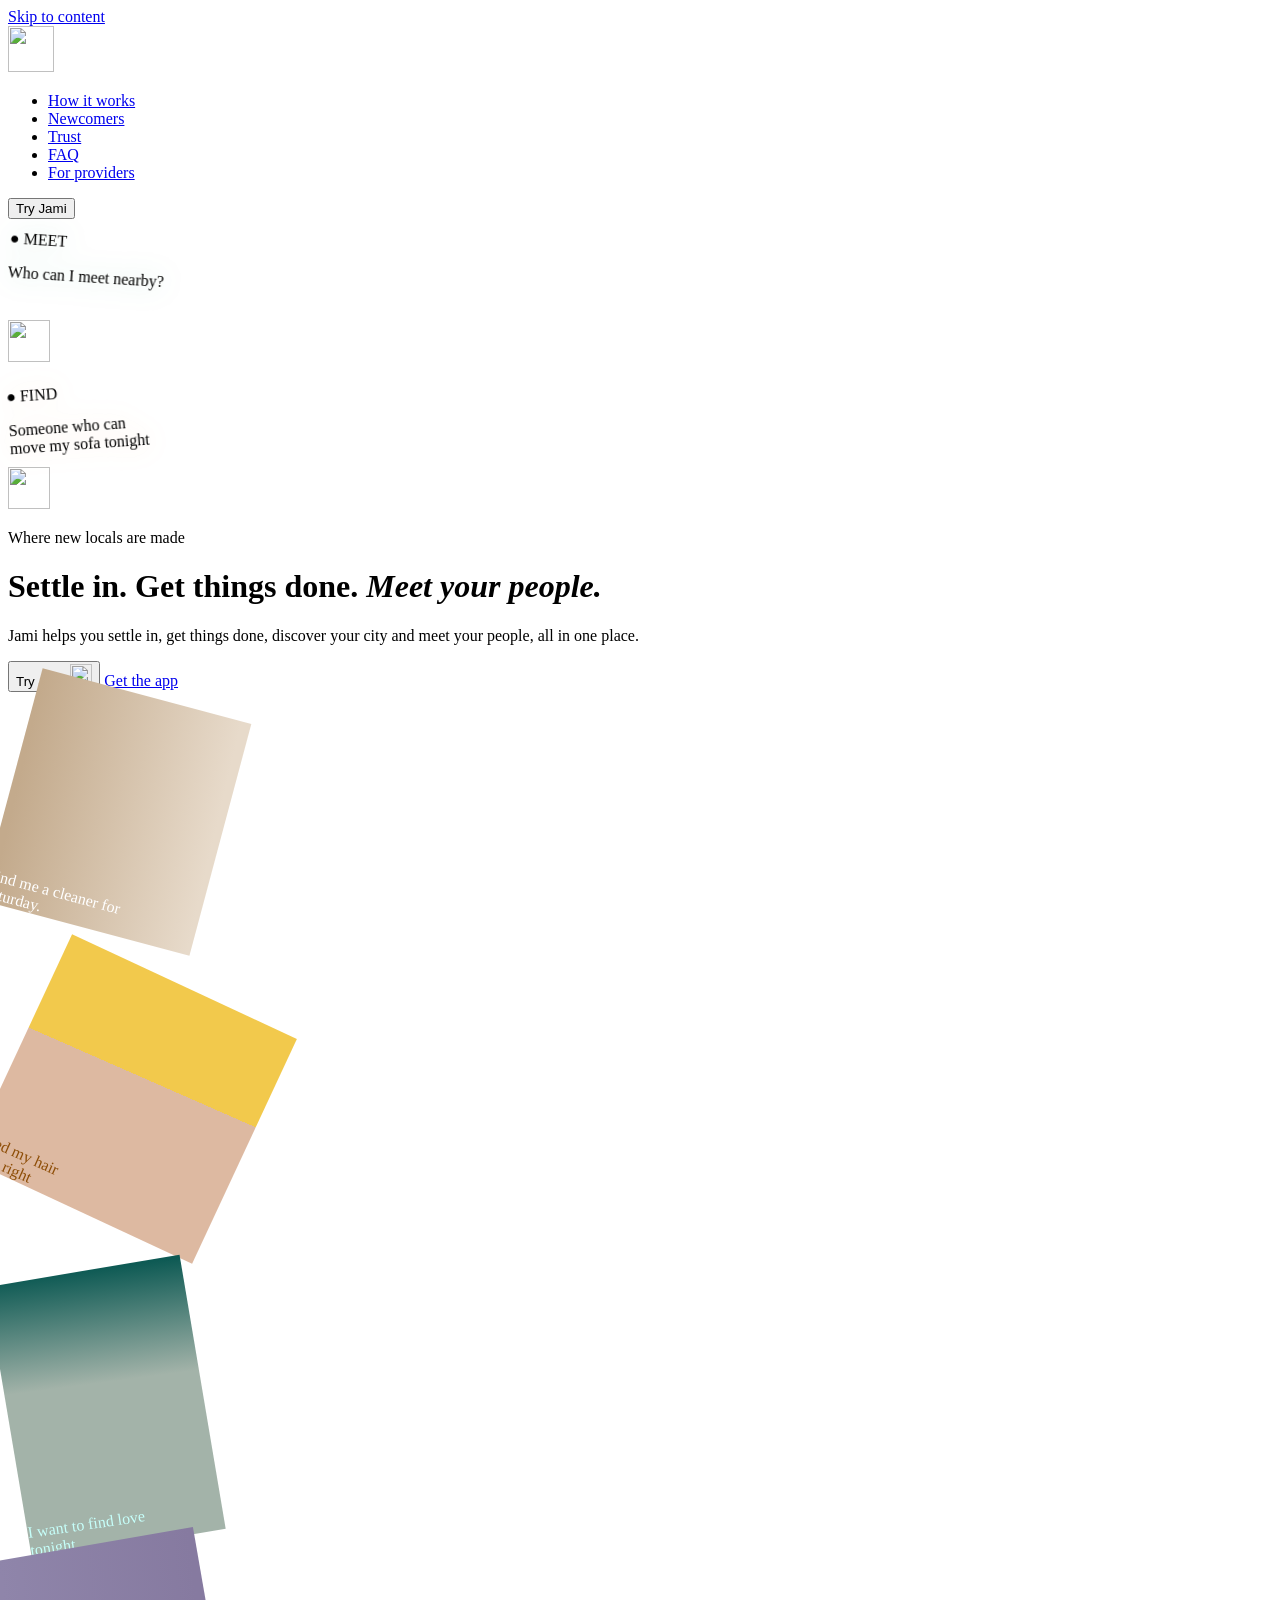
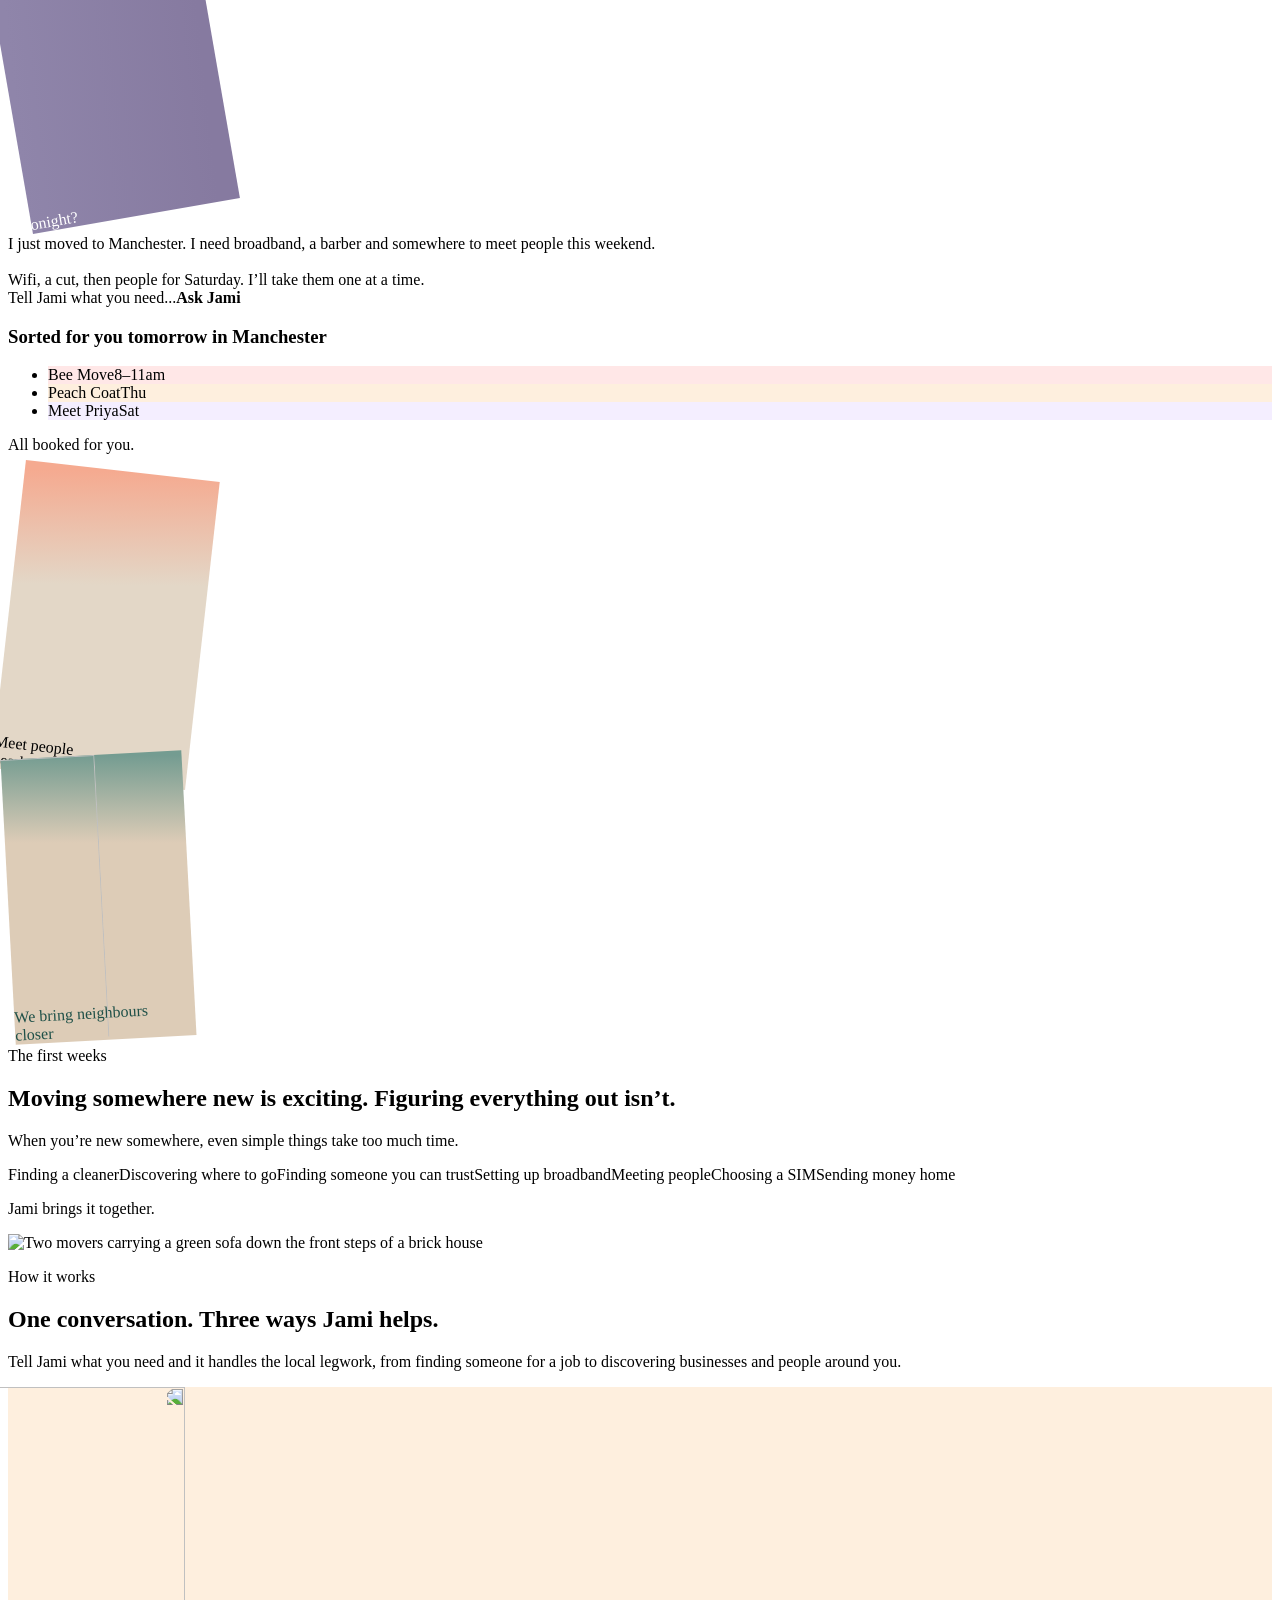
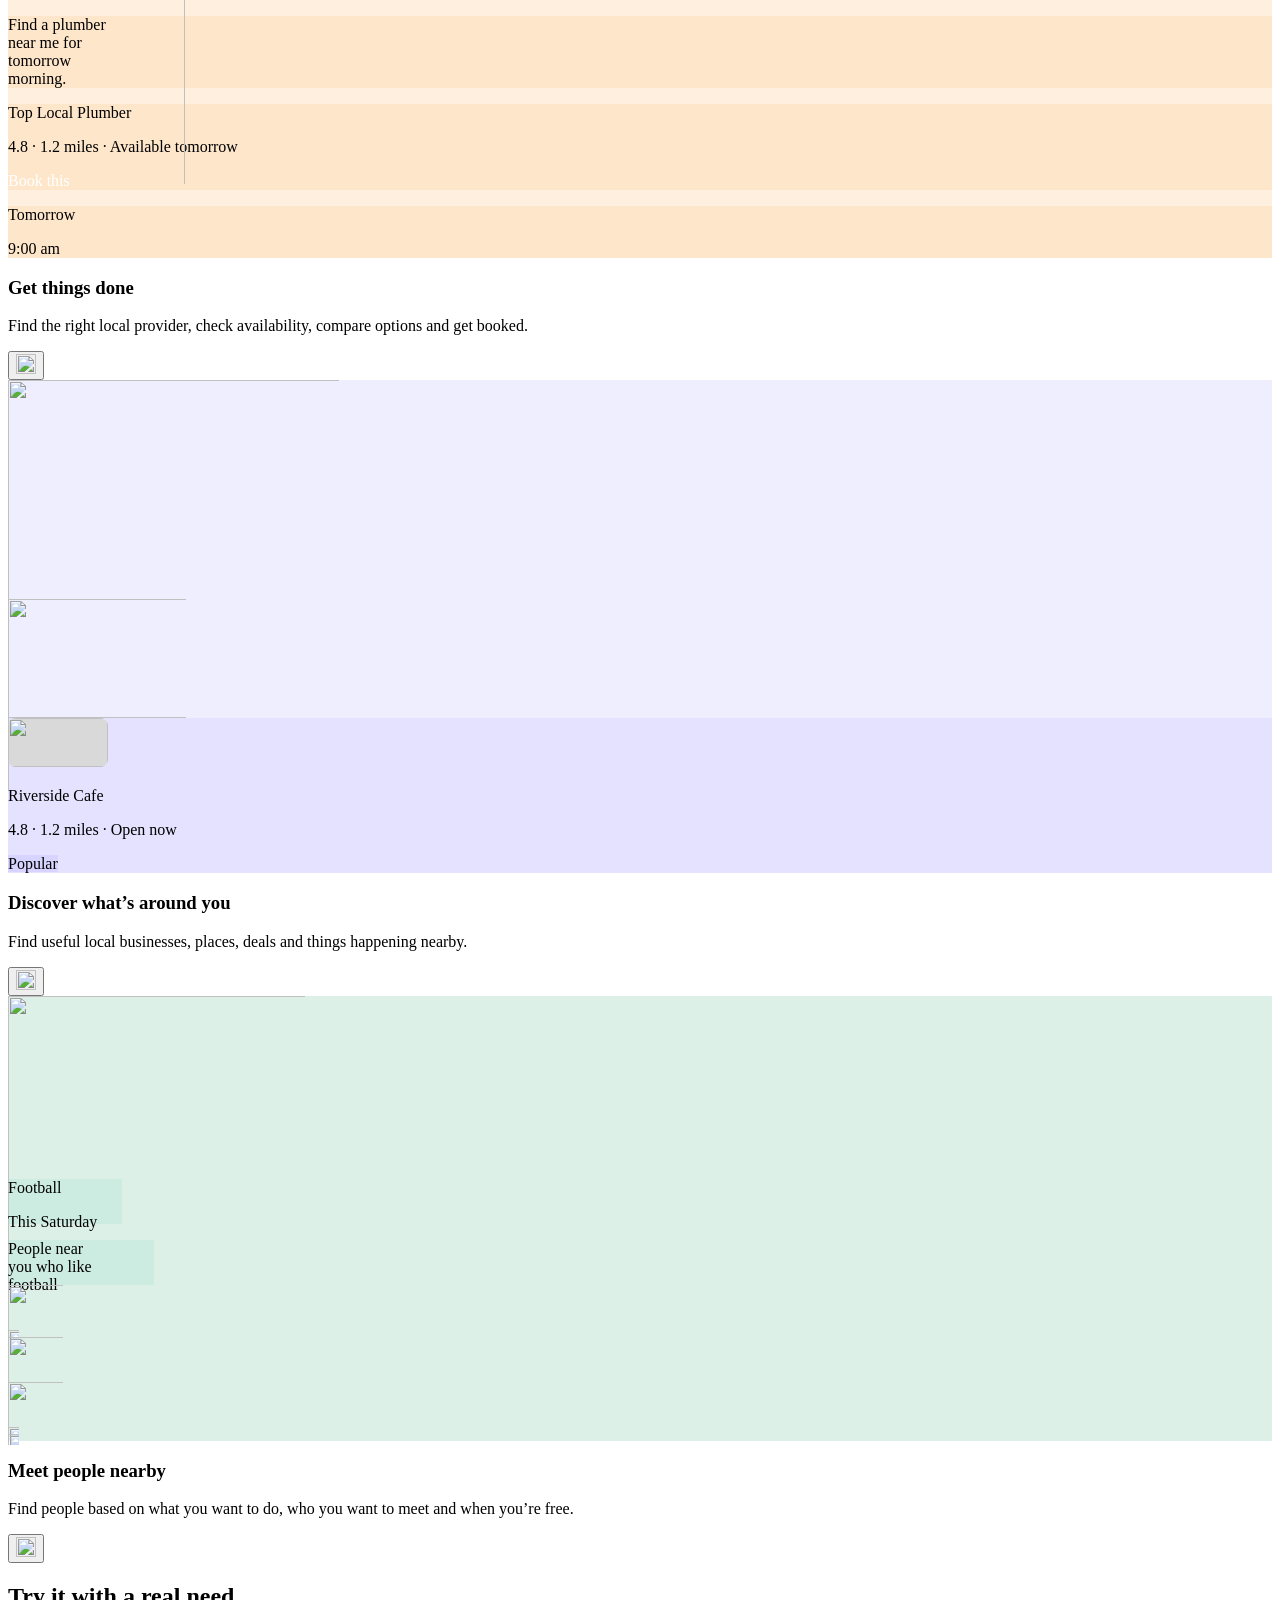
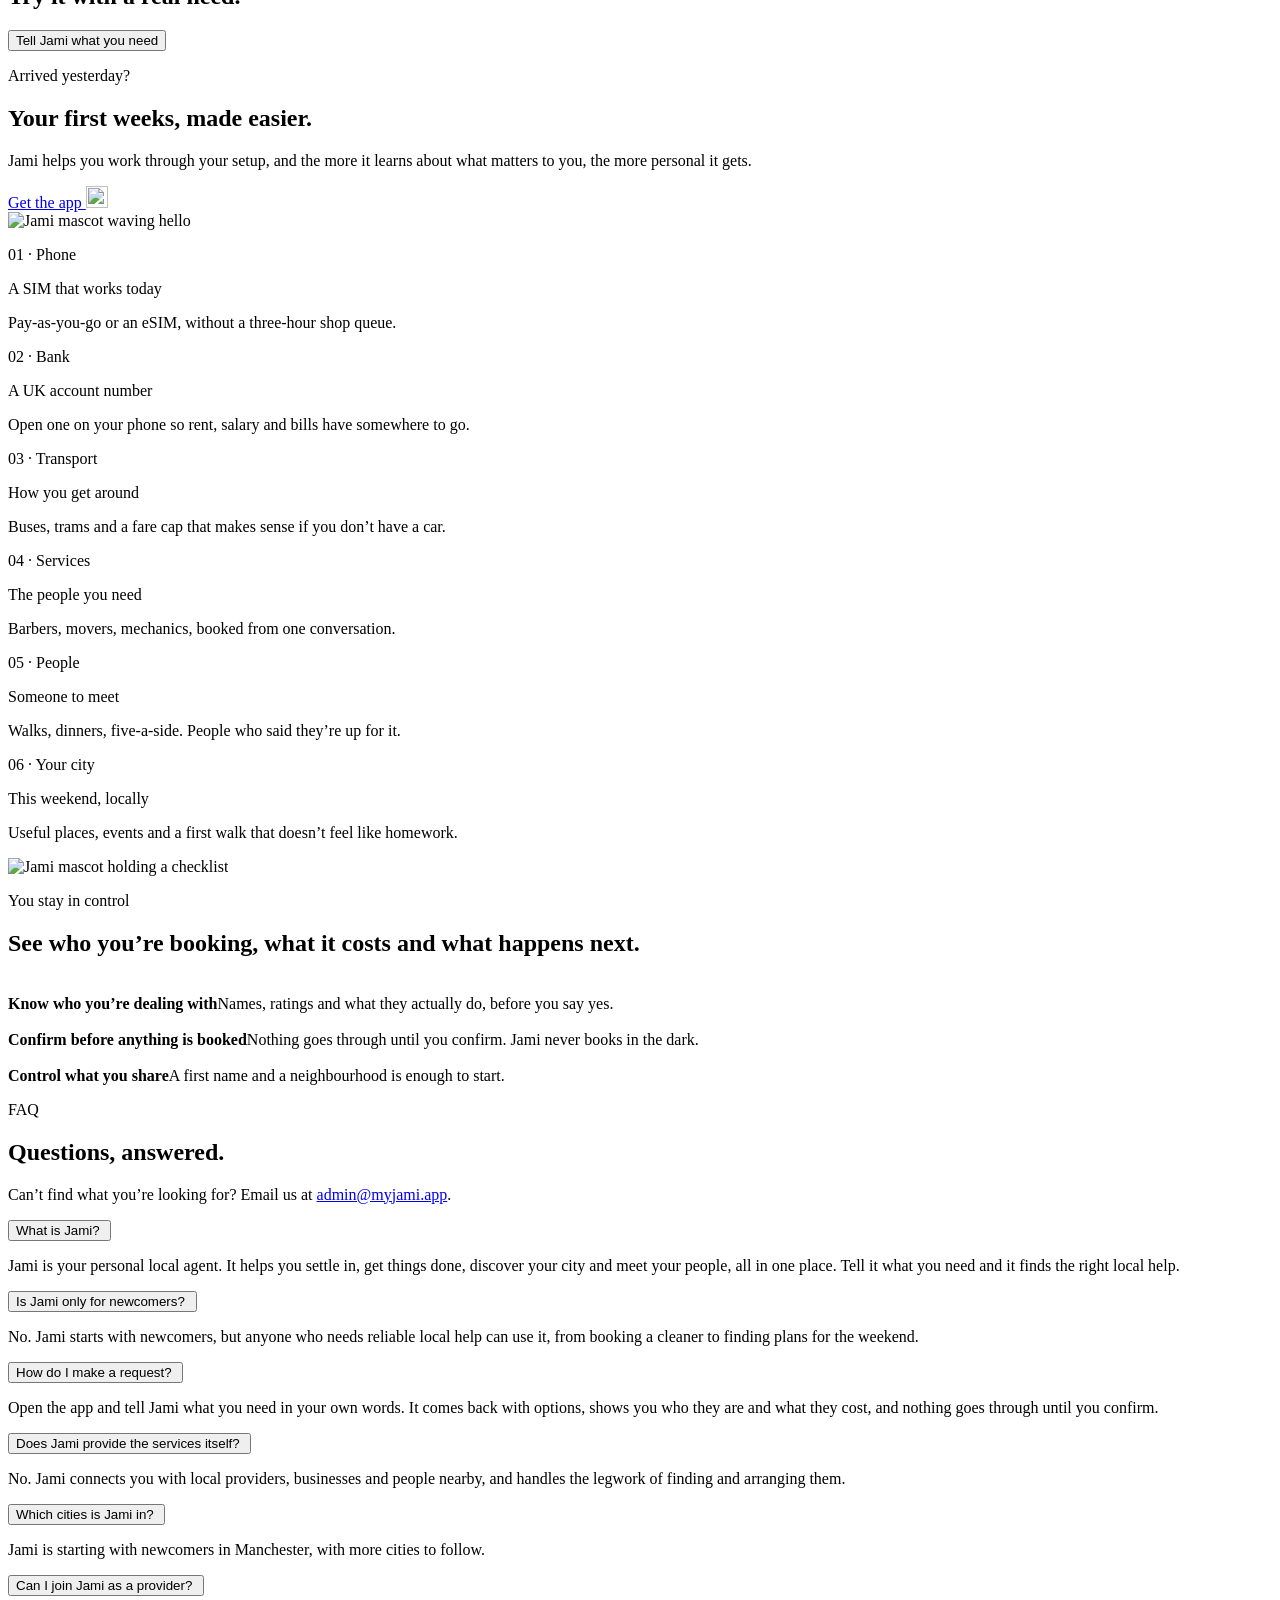
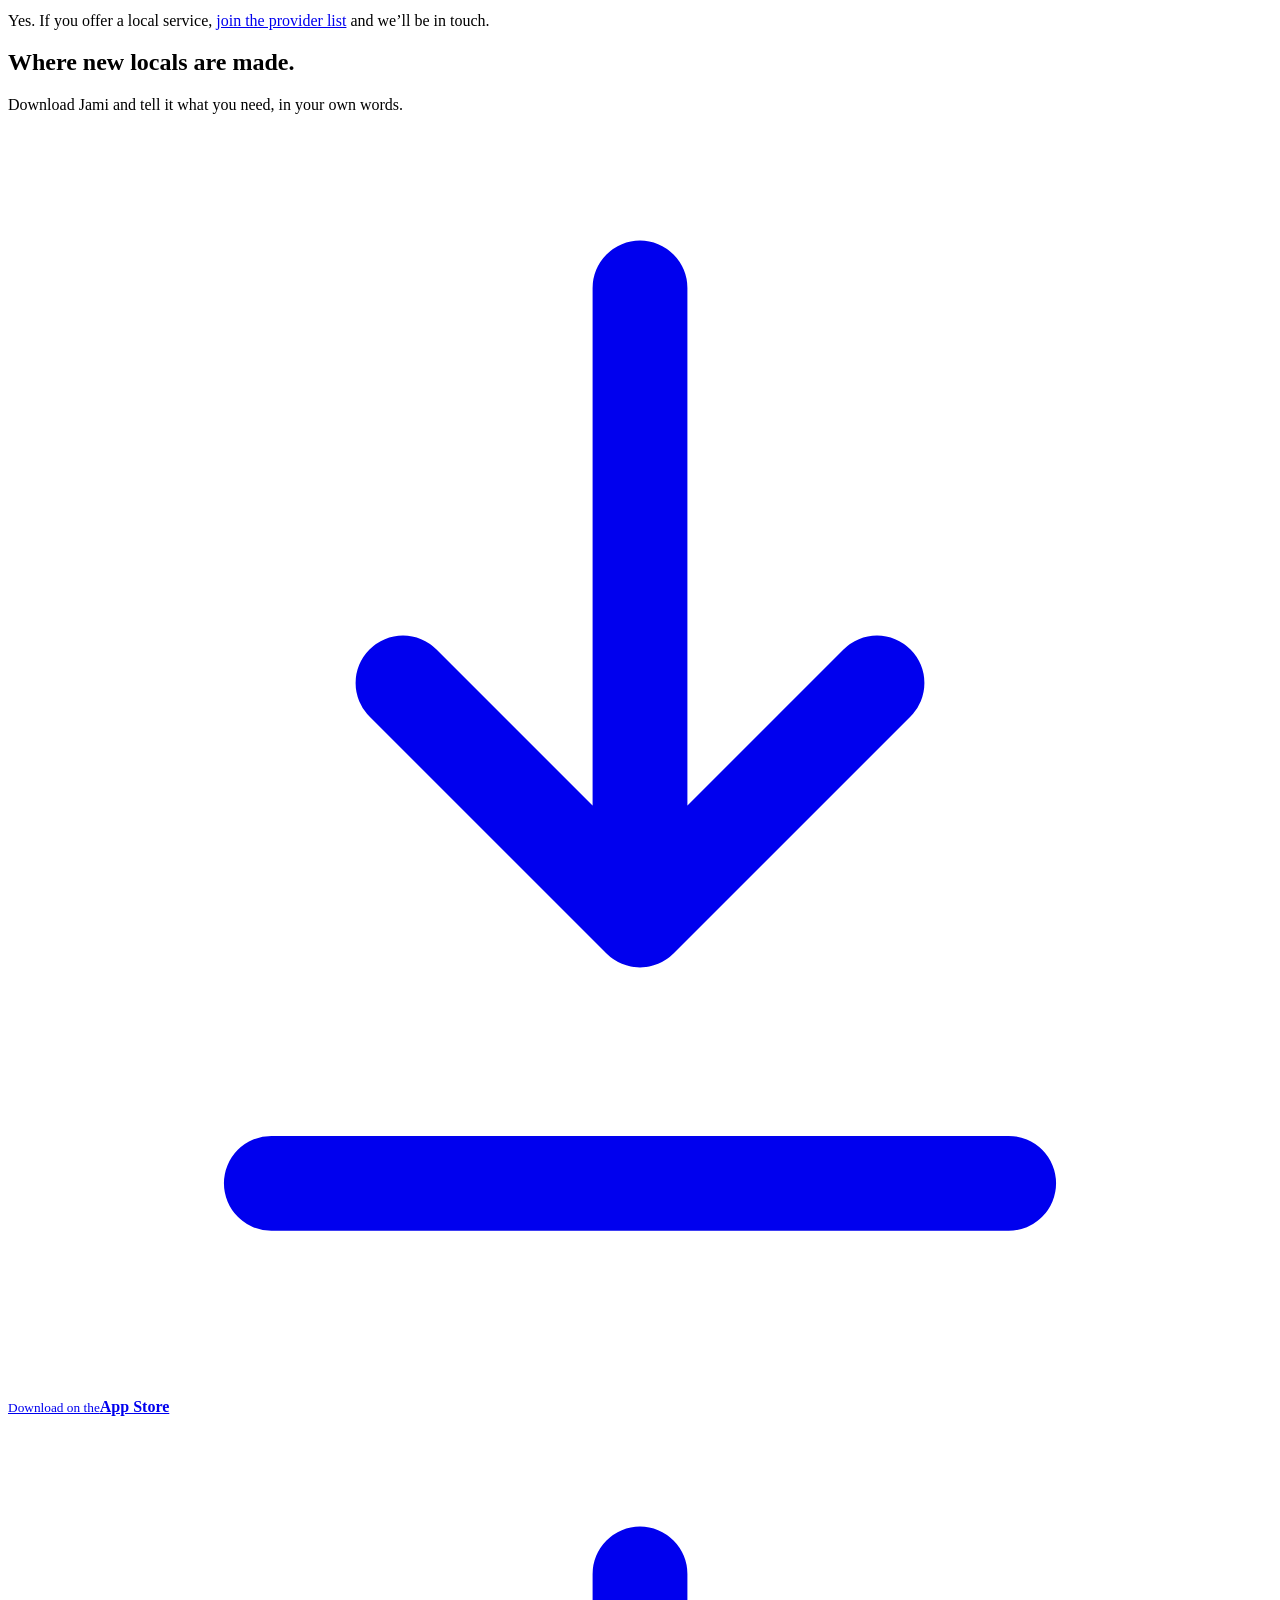
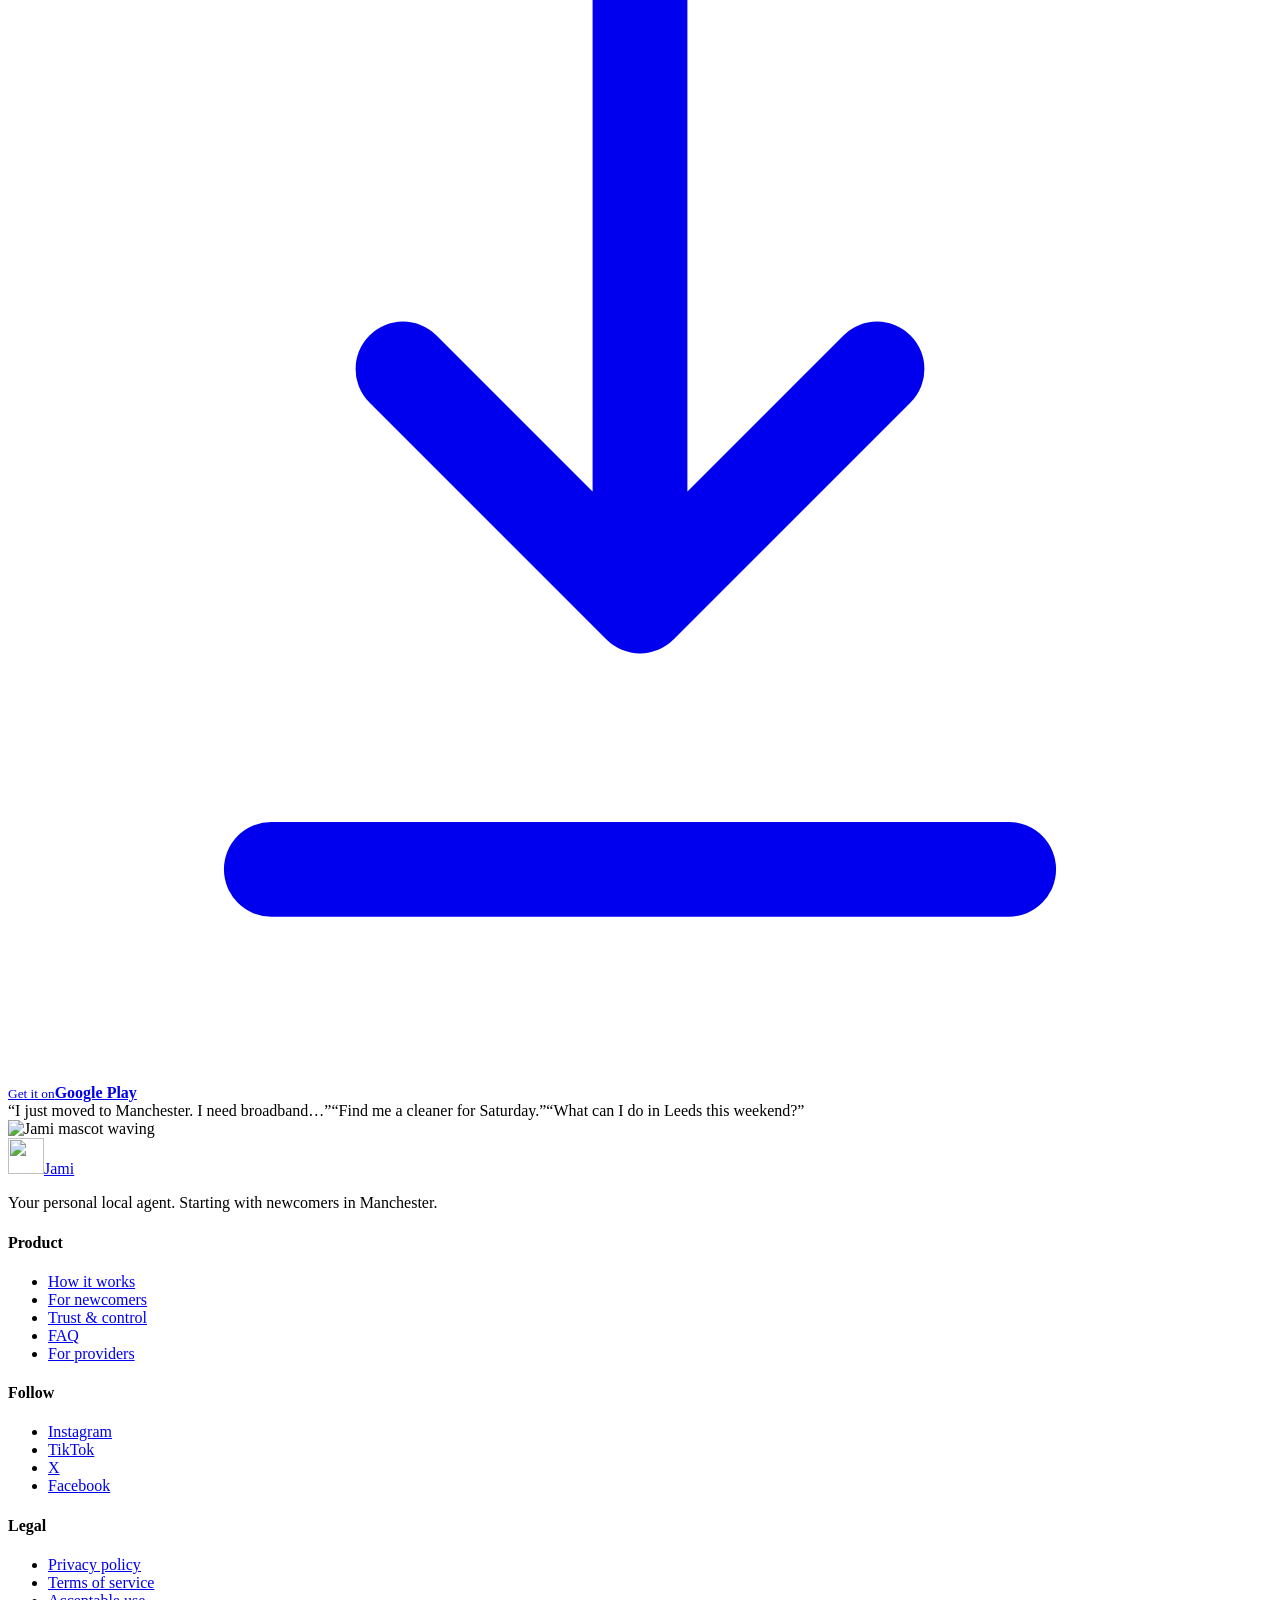
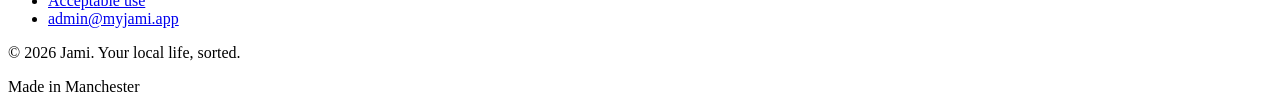
==== commit d8b837a3: "Add files via upload" ====
--- a/jami-landing_1/jami-site/index.html
+++ b/jami-landing_1/jami-site/index.html
@@ -300,7 +300,7 @@
           <span>“I just moved to Manchester. I need broadband…”</span><span>“Find me a cleaner for Saturday.”</span><span>“What can I do in Leeds this weekend?”</span>
         </div>
       </div>
-      <img class="art bob" src="/assets/more-mascot.webp" width="605" height="1040" loading="lazy" alt="Jami mascot giving a thumbs up">
+      <img class="art bob" src="/assets/cta-mascot-wave.webp" width="572" height="1100" loading="lazy" alt="Jami mascot waving">
     </div>
   </div>
 </section>
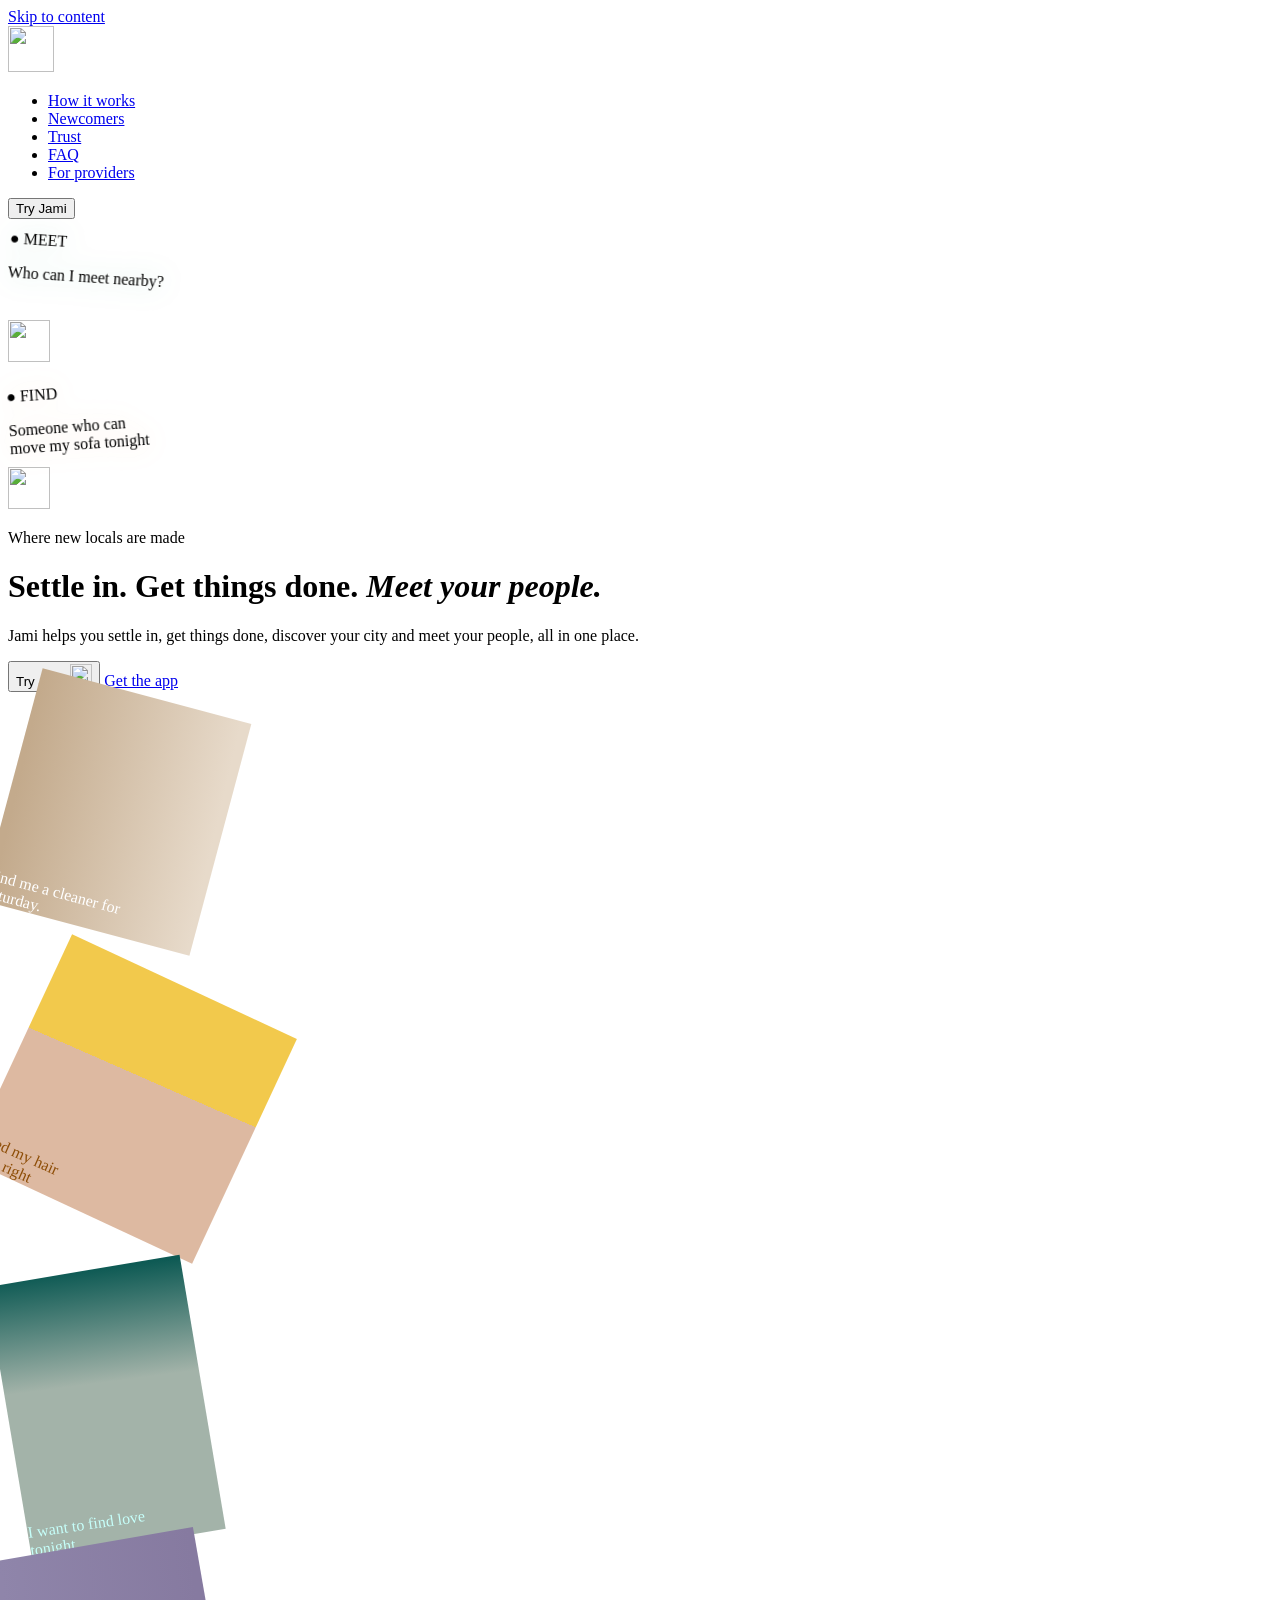
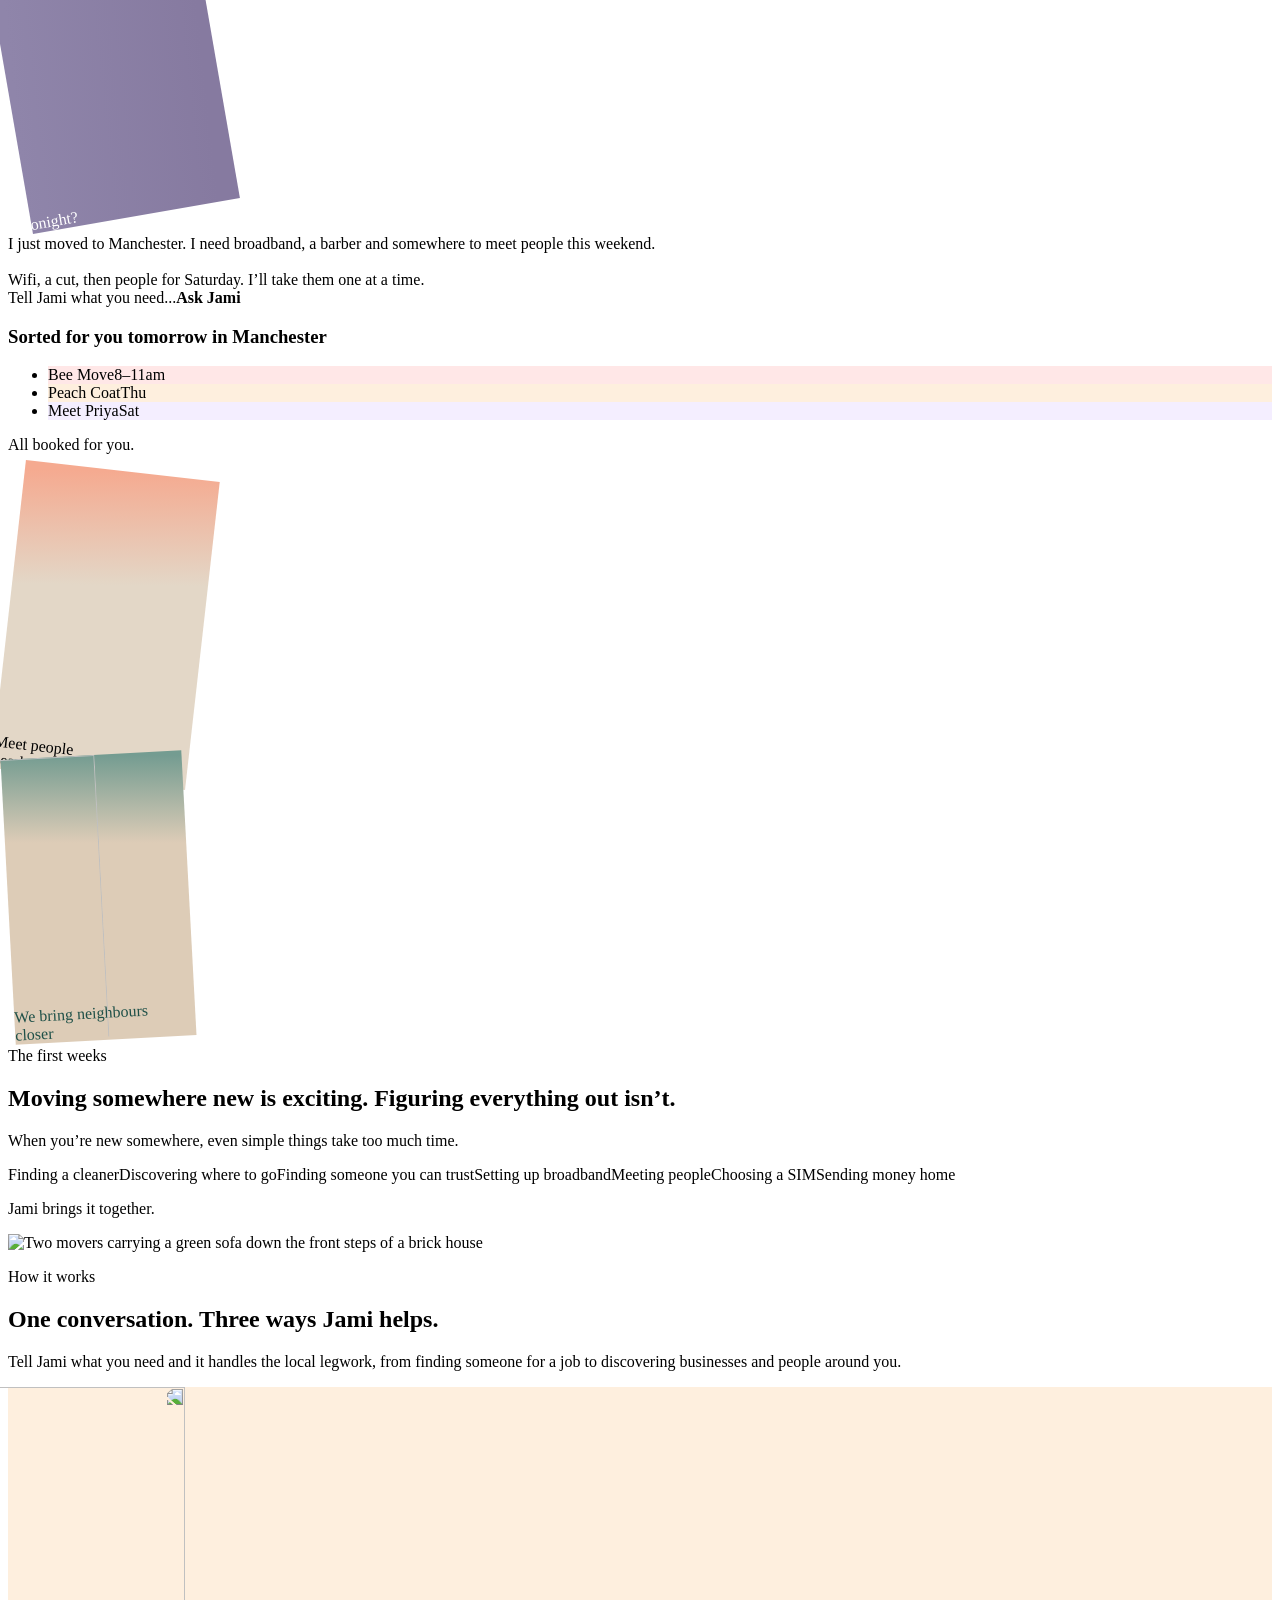
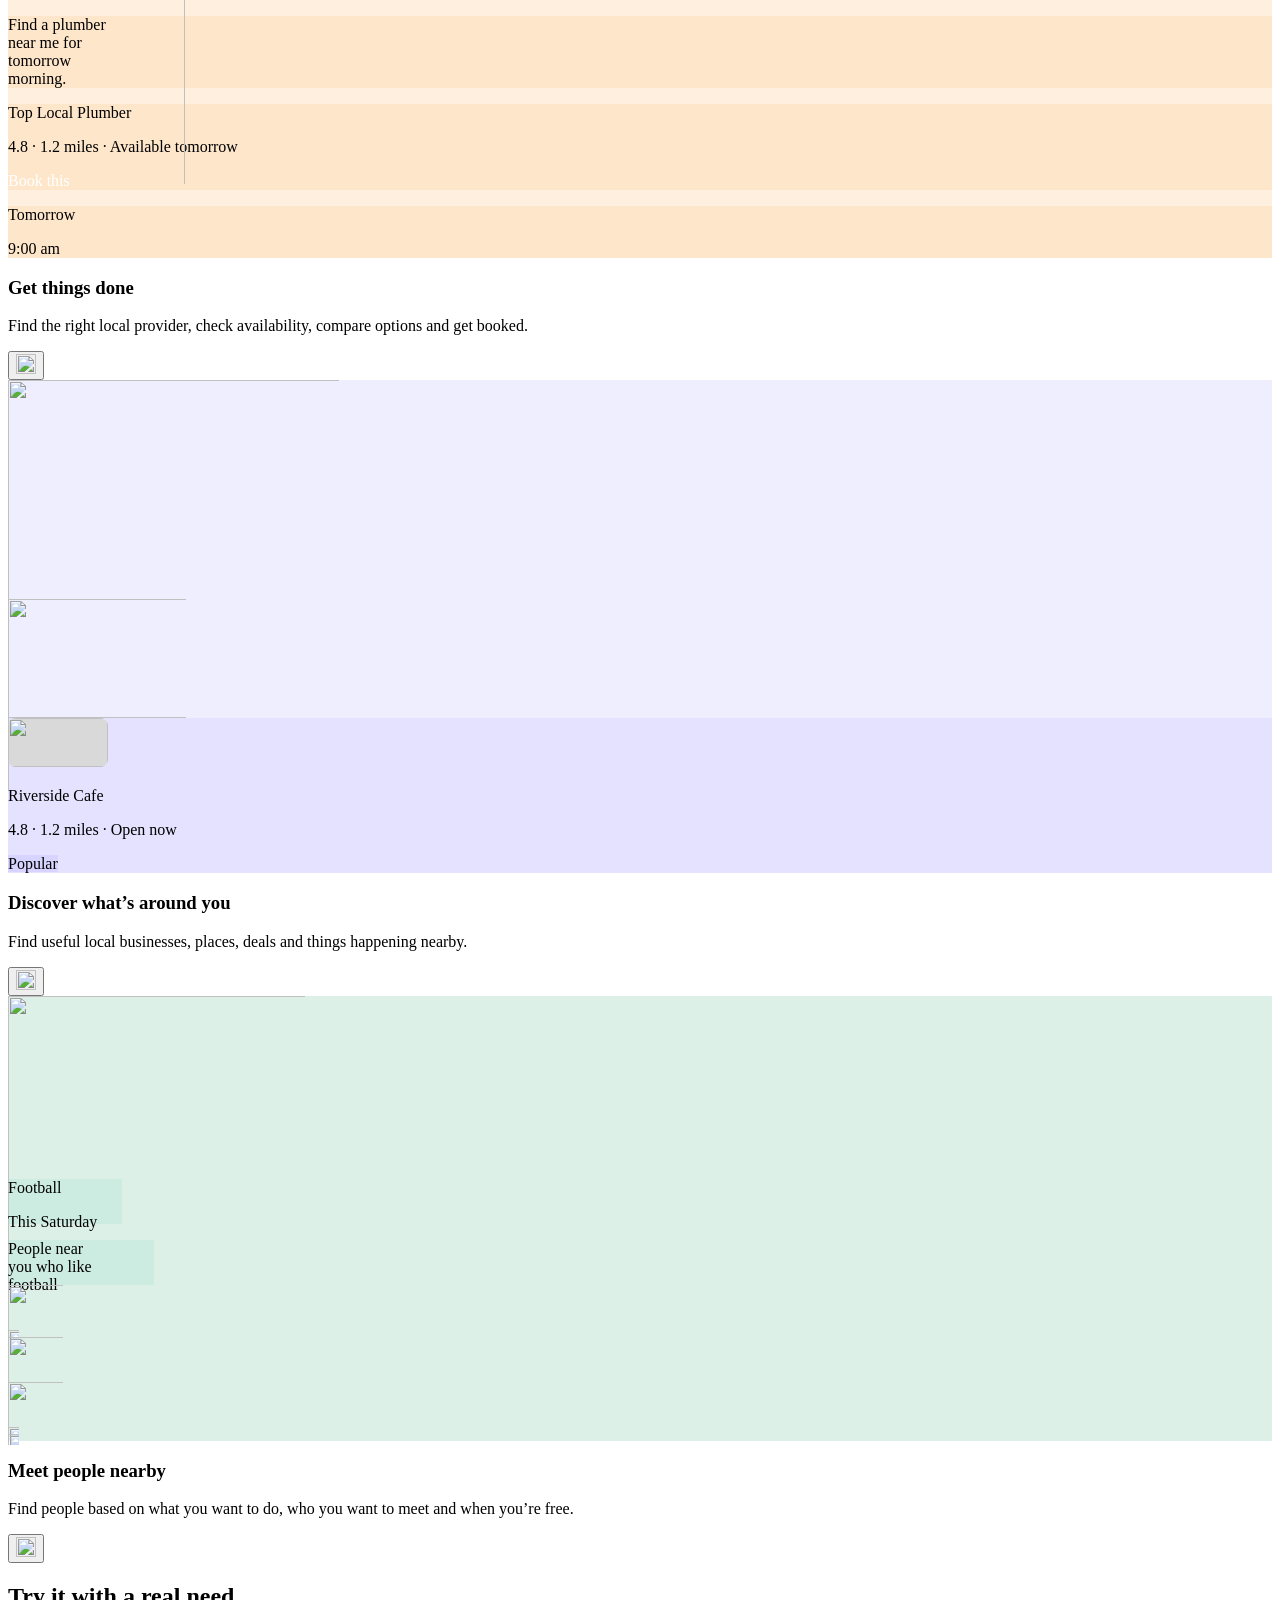
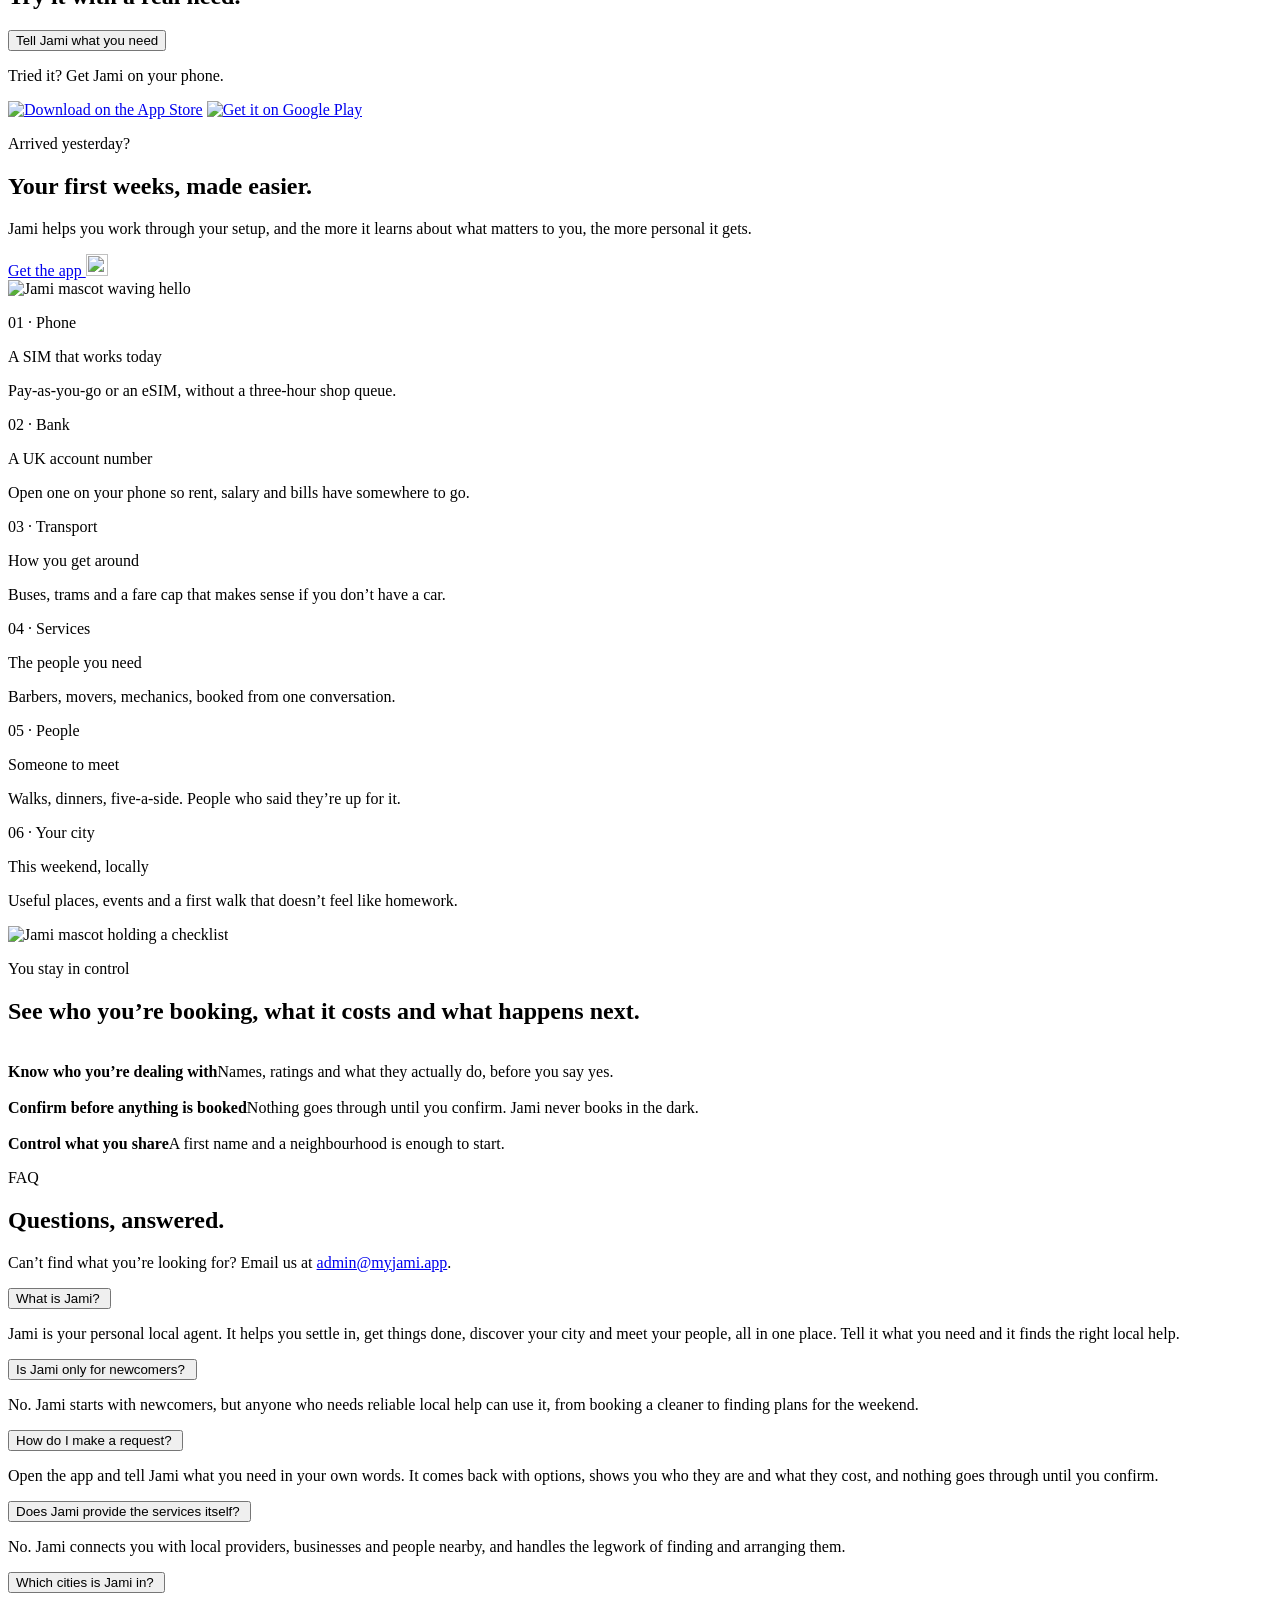
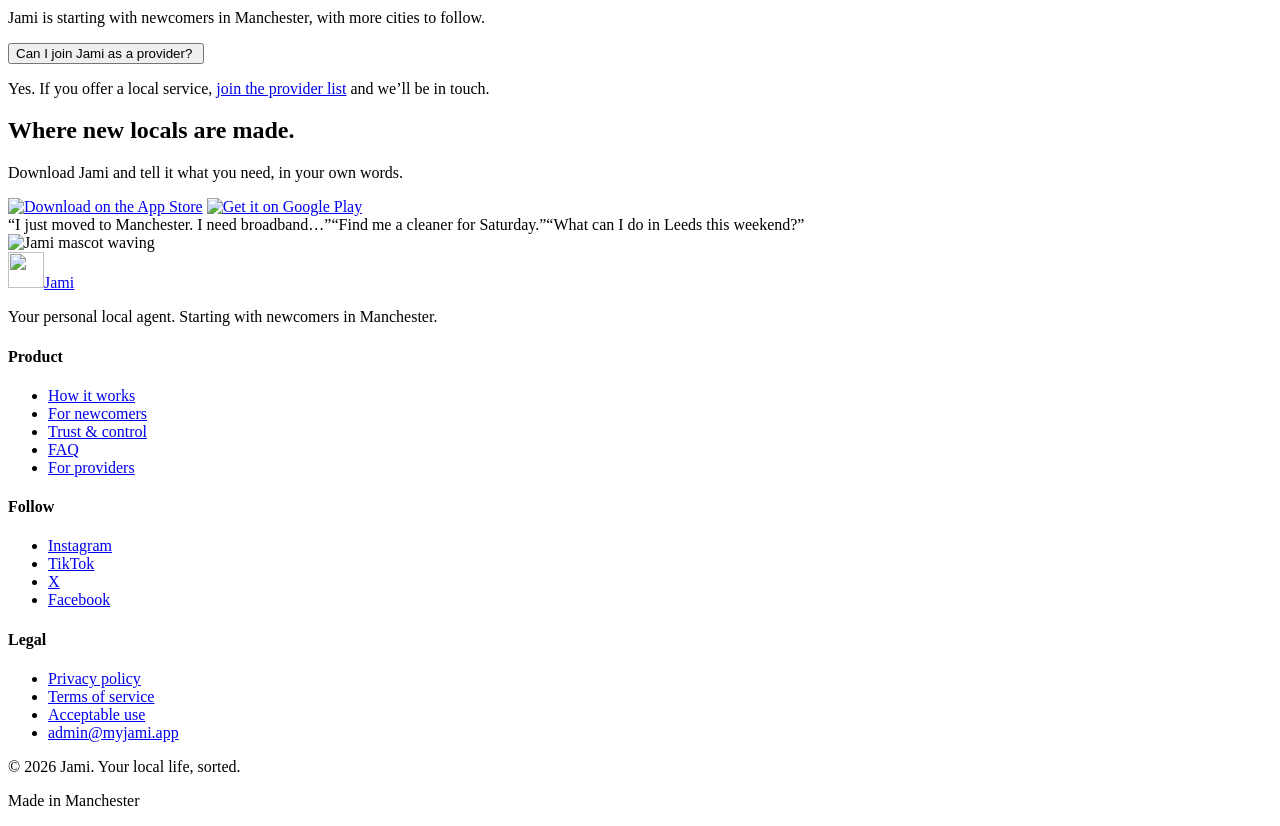
==== commit 970432f4: "Add files via upload" ====
--- a/jami-landing_1/jami-site/index.html
+++ b/jami-landing_1/jami-site/index.html
@@ -217,6 +217,13 @@
     <div class="try-banner">
       <h2>Try it with a real need.</h2>
       <button class="btn btn-yellow" type="button" data-try>Tell Jami what you need</button>
+      <div class="try-stores">
+        <p>Tried it? Get Jami on your phone.</p>
+        <div class="badges">
+          <a href="https://apps.apple.com/gb/app/jami-thrive-locally/id6605937547" target="_blank" rel="noopener"><img class="badge-apple" src="https://developer.apple.com/assets/elements/badges/download-on-the-app-store.svg" width="132" height="44" alt="Download on the App Store"></a>
+          <a href="https://play.google.com/store/apps/details?id=com.nextbud.app" target="_blank" rel="noopener"><img class="badge-google" src="https://play.google.com/intl/en_gb/badges/static/images/badges/en_badge_web_generic.png" width="170" height="66" alt="Get it on Google Play"></a>
+        </div>
+      </div>
     </div>
   </div>
 </section>
@@ -286,15 +293,9 @@
       <div>
         <h2>Where new locals are made.</h2>
         <p class="s">Download Jami and tell it what you need, in your own words.</p>
-        <div class="stores">
-          <a class="store" href="https://apps.apple.com/gb/app/jami-thrive-locally/id6605937547" target="_blank" rel="noopener">
-            <svg viewBox="0 0 24 24" fill="none" stroke="currentColor" stroke-width="1.8" stroke-linecap="round" stroke-linejoin="round" aria-hidden="true"><path d="M12 3v12m0 0l-4.5-4.5M12 15l4.5-4.5M5 20h14"/></svg>
-            <span><small>Download on the</small><strong>App Store</strong></span>
-          </a>
-          <a class="store alt" href="https://play.google.com/store/apps/details?id=com.nextbud.app" target="_blank" rel="noopener">
-            <svg viewBox="0 0 24 24" fill="none" stroke="currentColor" stroke-width="1.8" stroke-linecap="round" stroke-linejoin="round" aria-hidden="true"><path d="M12 3v12m0 0l-4.5-4.5M12 15l4.5-4.5M5 20h14"/></svg>
-            <span><small>Get it on</small><strong>Google Play</strong></span>
-          </a>
+        <div class="stores badges">
+          <a href="https://apps.apple.com/gb/app/jami-thrive-locally/id6605937547" target="_blank" rel="noopener"><img class="badge-apple" src="https://developer.apple.com/assets/elements/badges/download-on-the-app-store.svg" width="132" height="44" alt="Download on the App Store"></a>
+          <a href="https://play.google.com/store/apps/details?id=com.nextbud.app" target="_blank" rel="noopener"><img class="badge-google" src="https://play.google.com/intl/en_gb/badges/static/images/badges/en_badge_web_generic.png" width="170" height="66" alt="Get it on Google Play"></a>
         </div>
         <div class="prompts" aria-label="Example requests">
           <span>“I just moved to Manchester. I need broadband…”</span><span>“Find me a cleaner for Saturday.”</span><span>“What can I do in Leeds this weekend?”</span>
